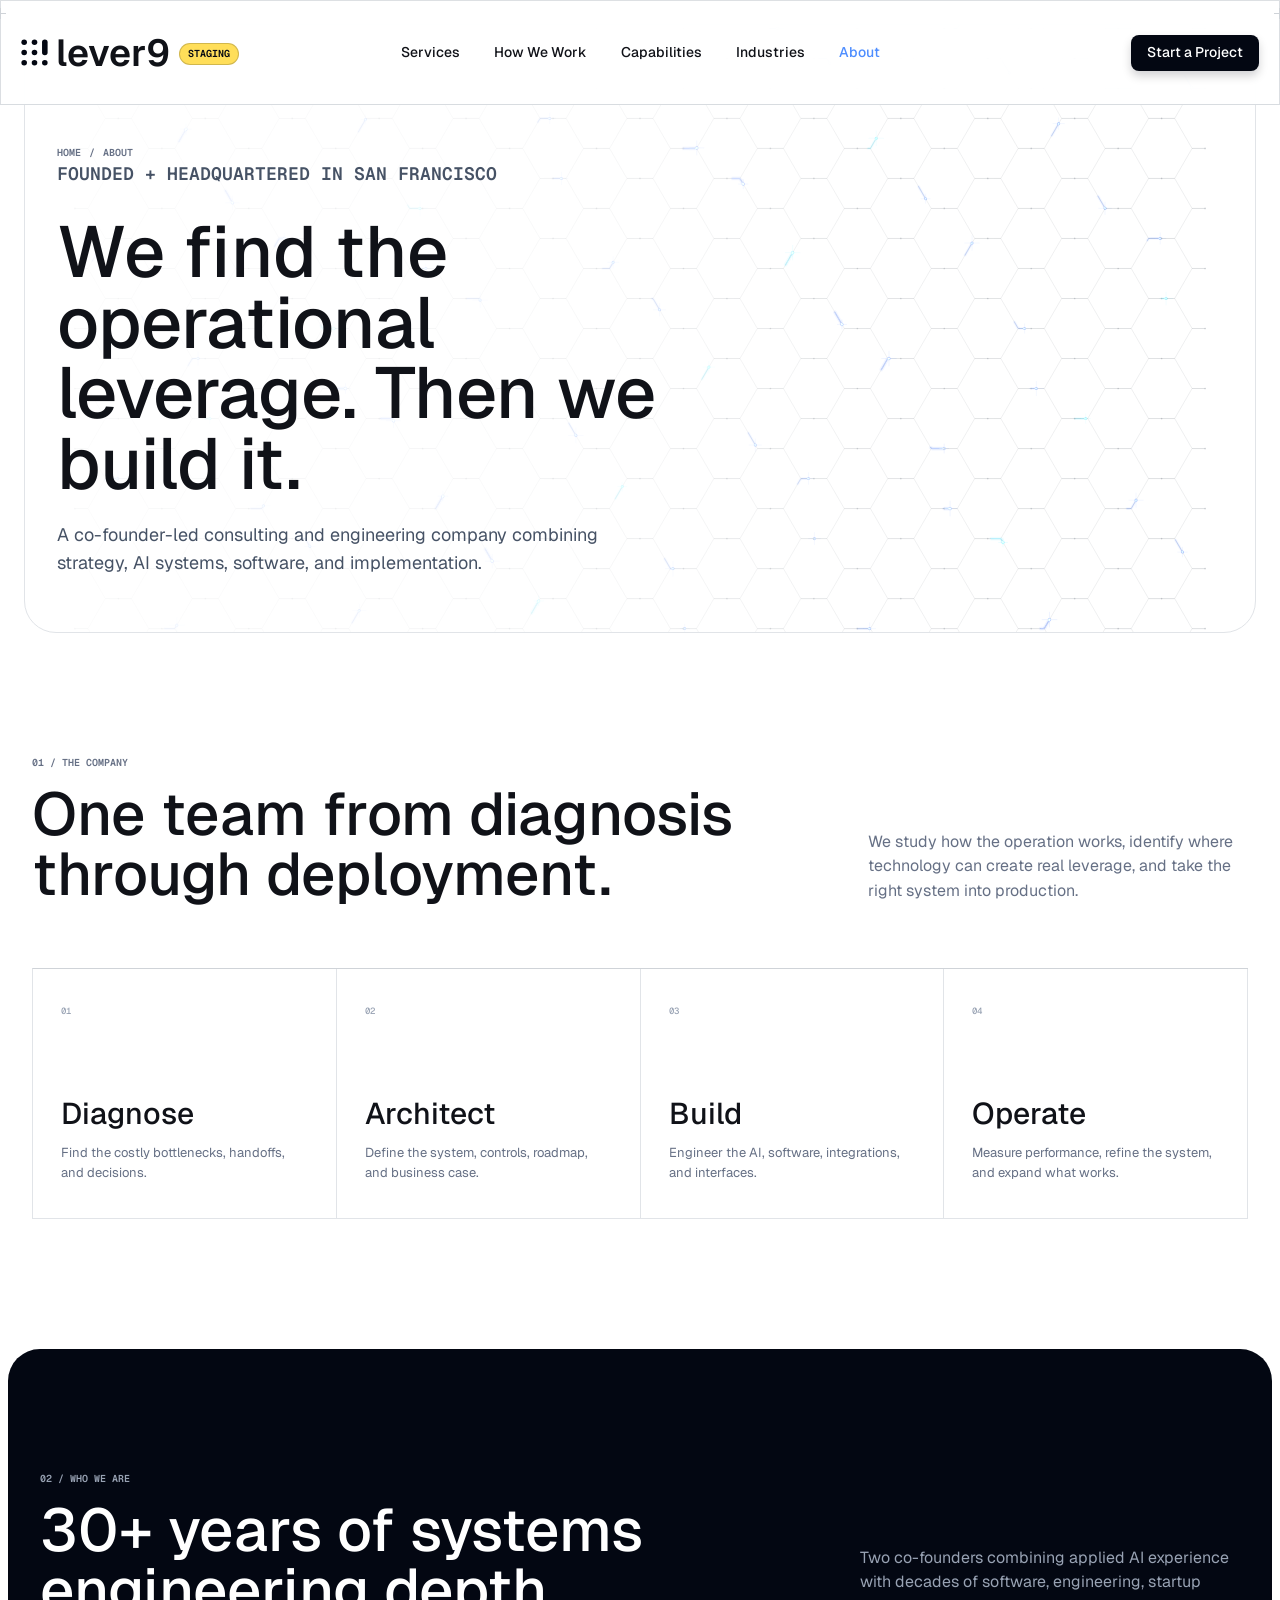
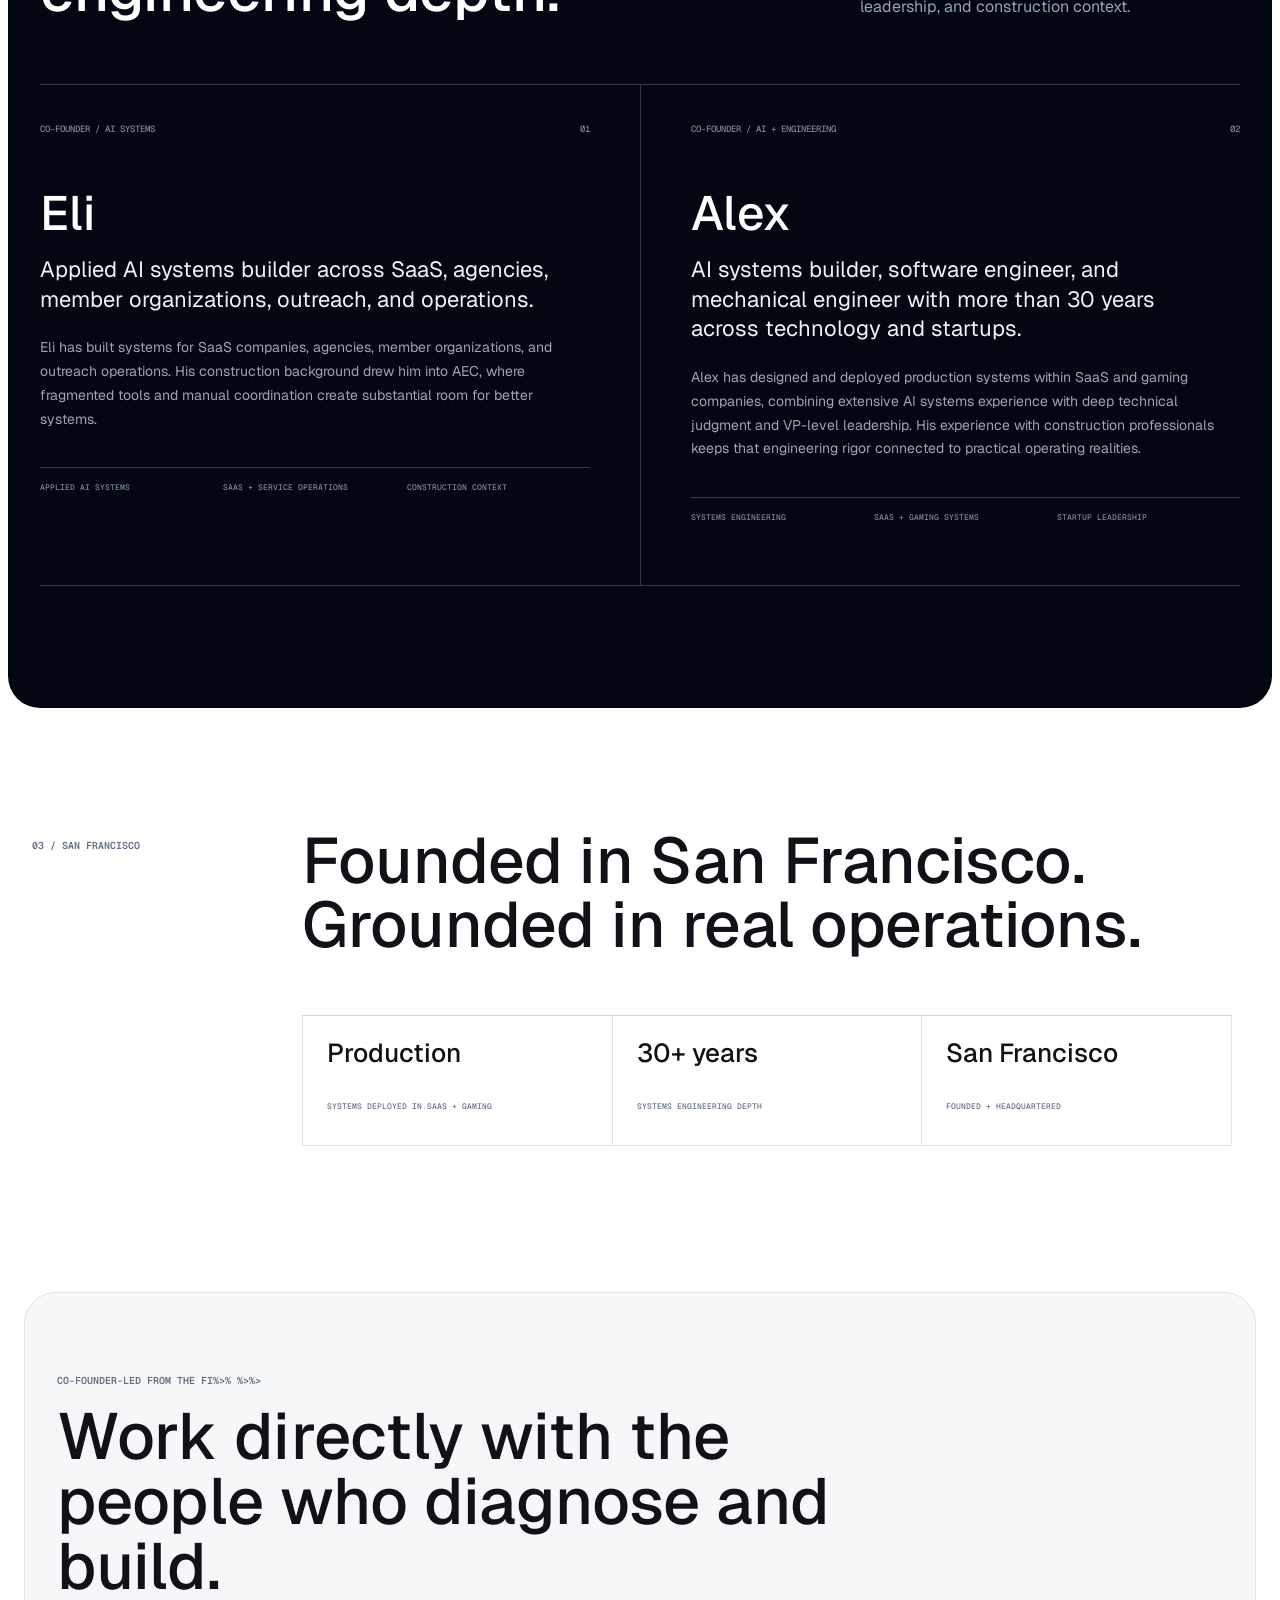
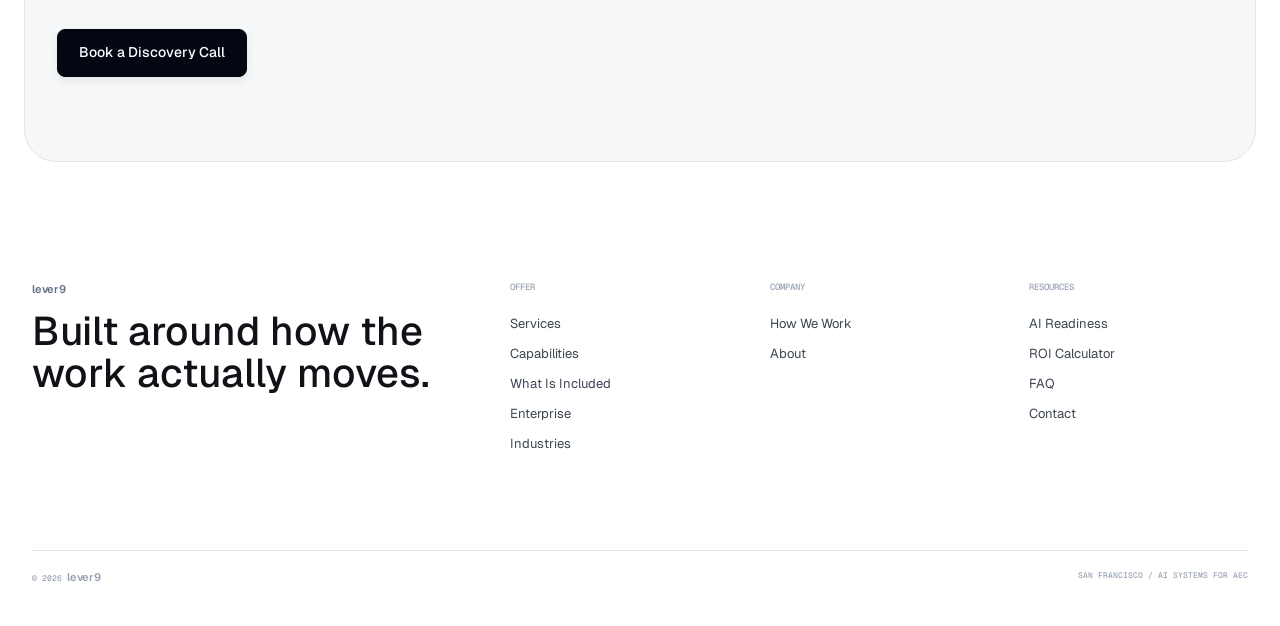
==== about.html @ 07657a5c "Add Lever9 staging site" ====
<!doctype html>
<html lang="en">
  <head>
    <meta charset="UTF-8" />
    <meta name="viewport" content="width=device-width, initial-scale=1.0" />
    <meta name="theme-color" content="#ffffff" />
    <meta name="robots" content="noindex, nofollow" />
    <meta
      name="description"
      content="Founded and headquartered in San Francisco, lever9 combines operational strategy, AI engineering, software, integrations, and implementation."
    />
    <title>About | lever9</title>
    <link rel="icon" href="public/favicon.svg" type="image/svg+xml" />
    <link rel="alternate icon" href="public/favicon-16.png" sizes="16x16" type="image/png" />
    <link rel="alternate icon" href="public/favicon-32.png" sizes="32x32" type="image/png" />
    <link rel="apple-touch-icon" href="public/favicon-180.png" />
    <link rel="stylesheet" href="site.css?v=lever9-nav-20260812-3" />
    <script src="site.js?v=lever9-nav-20260812-3" defer></script>
  </head>
  <body class="about-page">
    <div data-site-header data-current="about"></div>
    <main>
      <section class="page-hero page-hero-hex" data-hex-hero aria-labelledby="page-title">
        <canvas class="workflow-branch-visual" data-workflow-branch aria-hidden="true"></canvas>
        <div class="page-hero-copy">
          <div class="breadcrumbs"><a href="index.html">Home</a><span>/</span><span>About</span></div>
          <div>
            <p class="scramble-label" data-label="Founded + headquartered in San Francisco">Founded + headquartered in San Francisco</p>
            <h1 id="page-title">We find the operational leverage. Then we build it.</h1>
            <p>A co-founder-led consulting and engineering company combining strategy, AI systems, software, and implementation.</p>
          </div>
        </div>
        <div class="page-hero-art" aria-hidden="true"></div>
      </section>

      <section class="section section-paper about-model" aria-labelledby="company-model">
        <div class="section-inner">
          <div class="section-head reveal">
            <div>
              <p class="section-index">01 / The company</p>
              <h2 id="company-model">One team from diagnosis through deployment.</h2>
            </div>
            <p>We study how the operation works, identify where technology can create real leverage, and take the right system into production.</p>
          </div>
          <div class="about-model-grid reveal-line">
            <article>
              <span>01</span>
              <h3>Diagnose</h3>
              <p>Find the costly bottlenecks, handoffs, and decisions.</p>
            </article>
            <article>
              <span>02</span>
              <h3>Architect</h3>
              <p>Define the system, controls, roadmap, and business case.</p>
            </article>
            <article>
              <span>03</span>
              <h3>Build</h3>
              <p>Engineer the AI, software, integrations, and interfaces.</p>
            </article>
            <article>
              <span>04</span>
              <h3>Operate</h3>
              <p>Measure performance, refine the system, and expand what works.</p>
            </article>
          </div>
        </div>
      </section>

      <section class="section section-black about-team" aria-labelledby="team-title">
        <div class="section-inner">
          <div class="section-head reveal">
            <div>
              <p class="section-index">02 / Who we are</p>
              <h2 id="team-title">30+ years of systems engineering depth.</h2>
            </div>
            <p>Two co-founders combining applied AI experience with decades of software, engineering, startup leadership, and construction context.</p>
          </div>

          <div class="founder-grid reveal-line">
            <article class="founder-profile">
              <header><span>Co-founder / AI systems</span><i>01</i></header>
              <h3>Eli</h3>
              <p class="founder-lede">Applied AI systems builder across SaaS, agencies, member organizations, outreach, and operations.</p>
              <p class="founder-copy">Eli has built systems for SaaS companies, agencies, member organizations, and outreach operations. His construction background drew him into AEC, where fragmented tools and manual coordination create substantial room for better systems.</p>
              <ul class="founder-evidence" aria-label="Eli's experience">
                <li>Applied AI systems</li>
                <li>SaaS + service operations</li>
                <li>Construction context</li>
              </ul>
            </article>

            <article class="founder-profile">
              <header><span>Co-founder / AI + engineering</span><i>02</i></header>
              <h3>Alex</h3>
              <p class="founder-lede">AI systems builder, software engineer, and mechanical engineer with more than 30 years across technology and startups.</p>
              <p class="founder-copy">Alex has designed and deployed production systems within SaaS and gaming companies, combining extensive AI systems experience with deep technical judgment and VP-level leadership. His experience with construction professionals keeps that engineering rigor connected to practical operating realities.</p>
              <ul class="founder-evidence" aria-label="Alex's experience">
                <li>Systems engineering</li>
                <li>SaaS + gaming systems</li>
                <li>Startup leadership</li>
              </ul>
            </article>
          </div>
        </div>
      </section>

      <section class="section section-white about-sf" aria-labelledby="sf-title">
        <div class="section-inner about-sf-grid">
          <p class="section-index reveal">03 / San Francisco</p>
          <div class="reveal">
            <h2 id="sf-title">Founded in San Francisco. Grounded in real operations.</h2>
            <dl class="about-facts">
              <div><dt>Production</dt><dd>Systems deployed in SaaS + gaming</dd></div>
              <div><dt>30+ years</dt><dd>Systems engineering depth</dd></div>
              <div><dt>San Francisco</dt><dd>Founded + headquartered</dd></div>
            </dl>
          </div>
        </div>
      </section>

      <section class="cta cta-hex" aria-labelledby="cta-title">
        <canvas class="workflow-branch-visual" data-workflow-branch aria-hidden="true"></canvas>
        <div class="cta-inner reveal">
          <p class="scramble-label" data-label="Co-founder-led from the first call">Co-founder-led from the first call</p>
          <div>
            <h2 id="cta-title">Work directly with the people who diagnose and build.</h2>
            <a class="button button-dark" href="contact.html#schedule">Book a Discovery Call</a>
          </div>
        </div>
      </section>
    </main>
    <div data-site-footer></div>
  </body>
</html>
---- site.css ----
@font-face {
  font-family: "Geist";
  src: url("public/fonts/geist-400.woff2") format("woff2");
  font-weight: 400;
  font-style: normal;
  font-display: swap;
}

@font-face {
  font-family: "Geist";
  src: url("public/fonts/geist-500.woff2") format("woff2");
  font-weight: 500;
  font-style: normal;
  font-display: swap;
}

@font-face {
  font-family: "Geist";
  src: url("public/fonts/geist-600.woff2") format("woff2");
  font-weight: 600;
  font-style: normal;
  font-display: swap;
}

@font-face {
  font-family: "Geist Mono";
  src: url("public/fonts/geist-mono-500.woff2") format("woff2");
  font-weight: 500;
  font-style: normal;
  font-display: swap;
}

@font-face {
  font-family: "Geist Mono";
  src: url("public/fonts/geist-mono-600.woff2") format("woff2");
  font-weight: 600;
  font-style: normal;
  font-display: swap;
}

:root {
  --ink: #030712;
  --text: #101218;
  --muted: #667085;
  --faint: #98a2b3;
  --line: #e1e4e8;
  --line-strong: #cfd3d8;
  --soft: #f6f7f8;
  --panel: #ededee;
  --white: #ffffff;
  --blue: #4d8dff;
  --green: #20b86a;
  --amber: #f3b63f;
  --red: #ff5f57;
  --sans: "Geist", Arial, sans-serif;
  --mono: "Geist Mono", "SFMono-Regular", Consolas, monospace;
  --max: 1280px;
  --gutter: 32px;
  --nav-h: 105px;
  --radius-lg: 32px;
  --radius-md: 24px;
  --radius-sm: 8px;
  --shadow: 0 20px 55px rgba(16, 24, 40, 0.1);
}

* {
  box-sizing: border-box;
  letter-spacing: 0;
}

html {
  color: var(--text);
  background: var(--white);
  scroll-behavior: smooth;
}

body {
  margin: 0;
  overflow-x: clip;
  color: var(--text);
  background: var(--white);
  font-family: var(--sans);
  font-size: 16px;
  line-height: 1.55;
  -webkit-font-smoothing: antialiased;
}

body.menu-open {
  overflow: hidden;
}

img,
svg {
  display: block;
  max-width: 100%;
}

button,
input,
select,
textarea {
  color: inherit;
  font: inherit;
}

button,
a {
  -webkit-tap-highlight-color: transparent;
}

a {
  color: inherit;
  text-decoration: none;
}

h1,
h2,
h3,
h4,
p {
  margin-top: 0;
}

h1,
h2,
h3,
h4 {
  font-weight: 500;
}

::selection {
  color: var(--white);
  background: var(--ink);
}

.site-header {
  position: fixed;
  z-index: 100;
  top: 0;
  right: 0;
  left: 0;
  height: var(--nav-h);
  border-top: 1px solid rgba(207, 211, 216, 0.7);
  border-bottom: 1px solid rgba(207, 211, 216, 0.8);
  background: rgba(255, 255, 255, 0.97);
}

.home-page .site-header:not(.is-scrolled) {
  border-color: transparent;
  background: transparent;
  backdrop-filter: none;
}

.home-page .site-header:not(.is-scrolled) .nav-inner {
  border-color: transparent;
}

.nav-inner {
  position: relative;
  display: grid;
  grid-template-columns: minmax(250px, 1fr) auto minmax(250px, 1fr);
  align-items: center;
  max-width: var(--max);
  height: 100%;
  margin: 0 auto;
  padding: 0 20px;
  border-right: 1px solid rgba(207, 211, 216, 0.75);
  border-left: 1px solid rgba(207, 211, 216, 0.75);
  transition: transform 220ms cubic-bezier(.22, .61, .36, 1);
}

.nav-inner::before,
.nav-inner::after {
  position: absolute;
  top: 7px;
  width: 11px;
  height: 11px;
  content: "";
  background: linear-gradient(var(--line-strong), var(--line-strong)) center / 1px 11px no-repeat,
    linear-gradient(90deg, var(--line-strong), var(--line-strong)) center / 11px 1px no-repeat;
}

.nav-inner::before { left: -6px; }
.nav-inner::after { right: -6px; }

.brand {
  position: relative;
  z-index: 1;
  display: inline-flex;
  gap: 8.25px;
  align-items: center;
  width: max-content;
  font-size: 37.5px;
  font-weight: 600;
  letter-spacing: -.03em;
  line-height: 1;
}

.staging-chip {
  display: inline-flex;
  align-items: center;
  min-height: 22px;
  padding: 0 8px;
  border: 1px solid rgba(3, 7, 18, 0.18);
  border-radius: 999px;
  color: var(--ink);
  background: #ffde59;
  font-family: var(--mono);
  font-size: 10px;
  font-style: normal;
  font-weight: 600;
  letter-spacing: 0;
  line-height: 1;
  text-transform: uppercase;
  transform: translateY(1px);
}

.home-page .site-header:not(.is-scrolled) .brand::before {
  position: absolute;
  z-index: -1;
  inset: -5px -9px;
  content: "";
  background: var(--white);
}

.brand-mark {
  display: block;
  width: 27px;
  height: 27px;
  color: var(--ink);
}

.site-nav {
  display: flex;
  gap: 34px;
  align-items: center;
}

.site-nav a,
.header-link {
  font-size: 14px;
  font-weight: 500;
}

.site-nav a {
  transition: color 180ms ease;
}

.site-nav a:hover,
.site-nav a[aria-current="page"] {
  color: var(--blue);
}

.header-actions {
  display: flex;
  justify-content: flex-end;
}

.header-link {
  display: inline-flex;
  min-height: 36px;
  padding: 0 16px;
  align-items: center;
  border-radius: var(--radius-sm);
  color: var(--white);
  background: var(--ink);
  box-shadow: 0 5px 10px rgba(3, 7, 18, 0.18);
  transition: transform 180ms ease, box-shadow 180ms ease;
}

.header-link:hover {
  transform: translateY(-1px);
  box-shadow: 0 8px 18px rgba(3, 7, 18, 0.2);
}

.menu-toggle {
  display: none;
  width: 42px;
  height: 42px;
  padding: 0;
  border: 0;
  background: transparent;
  cursor: pointer;
}

.menu-toggle span {
  display: block;
  width: 19px;
  height: 1px;
  margin: 5px auto;
  background: var(--ink);
  transition: transform 180ms ease;
}

.menu-open .menu-toggle span:first-child {
  transform: translateY(3px) rotate(45deg);
}

.menu-open .menu-toggle span:last-child {
  transform: translateY(-3px) rotate(-45deg);
}

.mobile-menu {
  position: fixed;
  z-index: 90;
  inset: var(--nav-h) 0 0;
  display: none;
  padding: 25px 24px 100px;
  background: rgba(255, 255, 255, 0.98);
  transform: translateY(-110%);
  transition: transform 280ms cubic-bezier(0.77, 0, 0.18, 1);
}

.mobile-menu a {
  display: flex;
  min-height: 58px;
  align-items: center;
  border-bottom: 1px solid var(--line);
  font-size: 24px;
  font-weight: 500;
}

.mobile-menu small {
  display: block;
  margin-top: 28px;
  color: var(--muted);
  font-family: var(--mono);
  font-size: 10px;
  text-transform: uppercase;
}

.menu-open .mobile-menu {
  transform: translateY(0);
}

.scroll-progress {
  position: absolute;
  right: 0;
  bottom: -1px;
  left: 0;
  height: 2px;
  background: var(--ink);
  transform: scaleX(0);
  transform-origin: left;
}

.mobile-sticky-cta {
  position: fixed;
  z-index: 85;
  right: 16px;
  bottom: 16px;
  left: 16px;
  display: none;
  min-height: 46px;
  align-items: center;
  justify-content: center;
  border-radius: 7px;
  color: var(--white);
  background: var(--ink);
  box-shadow: 0 9px 28px rgba(3, 7, 18, 0.26);
  font-size: 14px;
  font-weight: 500;
}

.button-row {
  display: flex;
  flex-wrap: wrap;
  gap: 10px;
  align-items: center;
}

.button {
  display: inline-flex;
  min-height: 48px;
  padding: 0 21px;
  align-items: center;
  justify-content: center;
  border: 1px solid var(--line);
  border-radius: var(--radius-sm);
  font-size: 14px;
  font-weight: 500;
  background: var(--white);
  box-shadow: 0 4px 8px rgba(16, 24, 40, 0.08);
  cursor: pointer;
  transition: transform 180ms ease, box-shadow 180ms ease, border-color 180ms ease;
}

.button:hover {
  border-color: var(--line-strong);
  transform: translateY(-2px);
  box-shadow: 0 8px 18px rgba(16, 24, 40, 0.12);
}

.button-dark,
.button-blue {
  color: var(--white);
  border-color: var(--ink);
  background: var(--ink);
}

.button-light,
.button-outline {
  color: var(--text);
  border-color: var(--line);
  background: var(--white);
}

.text-link {
  display: inline-flex;
  gap: 8px;
  align-items: center;
  font-size: 14px;
  font-weight: 500;
}

.text-link::after {
  content: "\2192";
  transition: transform 180ms ease;
}

.text-link:hover::after {
  transform: translateX(4px);
}

.eyebrow,
.section-index,
.micro-label,
.scramble-label,
.breadcrumbs,
.rule-label {
  margin: 0;
  color: var(--muted);
  font-family: var(--mono);
  font-size: 10px;
  font-weight: 600;
  line-height: 1.5;
  text-transform: uppercase;
}

.gamut-hero,
.page-hero,
.offer-field {
  position: relative;
  max-width: calc(100% - 48px);
  margin: 24px auto 0;
  overflow: hidden;
  border: 1px solid var(--line);
  border-radius: var(--radius-lg);
  background: var(--white);
}

.gamut-hero {
  min-height: 700px;
}

.binary-layer {
  position: absolute;
  z-index: 0;
  inset: 0;
  overflow: hidden;
  color: #edf1f4;
  font-family: var(--mono);
  font-size: 6px;
  line-height: 2.65;
  opacity: .46;
  word-break: break-all;
  white-space: pre-wrap;
  pointer-events: none;
  user-select: none;
}

.hero-content {
  position: relative;
  z-index: 3;
  display: flex;
  flex-direction: column;
  justify-content: center;
  min-height: 700px;
  max-width: var(--max);
  margin: 0 auto;
  padding: 150px 20px 76px;
}

.hero-copy {
  max-width: 820px;
}

.hero-copy h1 {
  max-width: 820px;
  min-height: 184px;
  margin: 0 0 30px;
  color: var(--ink);
  font-size: 94px;
  font-weight: 500;
  line-height: 0.96;
}

.rotating-line {
  display: block;
  width: max-content;
  max-width: none;
  white-space: nowrap;
  transform-origin: left center;
  transition: opacity 220ms ease, transform 220ms ease;
}

.rotating-line.is-changing {
  opacity: 0;
  transform: translateY(10px);
}

.hero-copy > p {
  max-width: 690px;
  margin-bottom: 34px;
  color: #445066;
  font-size: 19px;
  line-height: 1.55;
}

.ascii-visual {
  position: absolute;
  z-index: 1;
  top: 155px;
  right: 4%;
  bottom: -40px;
  width: 58%;
  overflow: hidden;
  color: #10141c;
  font-family: var(--mono);
  font-size: 9px;
  line-height: 0.9;
  white-space: pre;
  opacity: 0.88;
  pointer-events: none;
  transform: translateY(var(--ascii-shift, 0));
  will-change: transform;
}

.workflow-branch-visual {
  position: absolute;
  z-index: 1;
  top: -14px;
  right: 0;
  bottom: auto;
  width: 100%;
  height: calc(100% + 28px);
  opacity: .5;
  pointer-events: none;
  -webkit-mask-image: linear-gradient(90deg, rgba(0, 0, 0, .16) 0%, rgba(0, 0, 0, .3) 38%, rgba(0, 0, 0, .82) 68%, #000 100%);
  mask-image: linear-gradient(90deg, rgba(0, 0, 0, .16) 0%, rgba(0, 0, 0, .3) 38%, rgba(0, 0, 0, .82) 68%, #000 100%);
}

.hero-coordinate {
  position: absolute;
  z-index: 2;
  right: 30px;
  bottom: 24px;
  color: var(--faint);
  font-family: var(--mono);
  font-size: 9px;
}

.integration-strip {
  position: relative;
  padding: 42px 0 34px;
  overflow: hidden;
}

.integration-strip::before,
.integration-strip::after {
  position: absolute;
  z-index: 2;
  top: 78px;
  bottom: 18px;
  width: clamp(38px, 7vw, 110px);
  content: "";
  pointer-events: none;
}

.integration-strip::before {
  left: 0;
  background: linear-gradient(90deg, var(--white) 12%, rgba(255, 255, 255, 0));
}

.integration-strip::after {
  right: 0;
  background: linear-gradient(270deg, var(--white) 12%, rgba(255, 255, 255, 0));
}

.integration-label {
  margin-bottom: 25px;
  color: var(--muted);
  font-family: var(--mono);
  font-size: 10px;
  font-weight: 600;
  text-align: center;
  text-transform: uppercase;
}

.integration-track {
  display: flex;
  width: max-content;
  align-items: center;
  animation: marquee 52s linear infinite;
  will-change: transform;
}

.integration-set {
  display: flex;
  flex: none;
  gap: clamp(48px, 5.3vw, 78px);
  align-items: center;
  padding-right: clamp(48px, 5.3vw, 78px);
}

.integration-item {
  position: relative;
  display: inline-flex;
  gap: 12px;
  align-items: center;
  color: #252a34;
  font-size: 17px;
  font-weight: 600;
  white-space: nowrap;
  transition: color 180ms ease, transform 180ms ease;
}

.integration-logo {
  display: grid;
  width: 38px;
  height: 38px;
  place-items: center;
  border: 1px solid rgba(17, 24, 39, .1);
  border-radius: 8px;
  background: rgba(255, 255, 255, .9);
  box-shadow: 0 5px 16px rgba(17, 24, 39, .05);
  font-style: normal;
  transition: border-color 180ms ease, box-shadow 180ms ease, transform 180ms ease;
}

.integration-logo img {
  display: block;
  width: 25px;
  height: 25px;
  object-fit: contain;
}

.integration-item:hover {
  color: var(--text);
  transform: translateY(-2px);
}

.integration-item:hover .integration-logo {
  border-color: rgba(62, 139, 255, .34);
  box-shadow: 0 8px 22px rgba(39, 116, 255, .12);
  transform: scale(1.04);
}

.integration-strip:hover .integration-track {
  animation-play-state: paused;
}

@keyframes marquee {
  to { transform: translateX(-50%); }
}

.content-section,
.section {
  position: relative;
  max-width: var(--max);
  margin: 0 auto;
  padding: 122px var(--gutter);
}

.section-inner {
  max-width: var(--max);
  margin: 0 auto;
}

.section-paper,
.section-white {
  color: var(--text);
  background: var(--white);
}

.section-blue {
  color: var(--text);
  background: var(--panel);
}

.section-black {
  max-width: calc(100% - 16px);
  margin: 8px auto;
  padding-right: max(var(--gutter), calc((100vw - var(--max)) / 2 + var(--gutter)));
  padding-left: max(var(--gutter), calc((100vw - var(--max)) / 2 + var(--gutter)));
  border-radius: var(--radius-lg);
  color: var(--white);
  background: var(--ink);
}

.section-head {
  display: grid;
  grid-template-columns: minmax(0, 1fr) minmax(260px, 380px);
  gap: 70px;
  align-items: end;
  margin-bottom: 64px;
}

.section-head h2,
.section-title,
.editorial-title {
  max-width: 880px;
  margin: 14px 0 0;
  color: inherit;
  font-size: 60px;
  font-weight: 500;
  line-height: 1;
}

.section-head > p {
  margin: 0;
  color: var(--muted);
}

.section-black .section-head > p,
.section-black .section-index,
.dark-band .scramble-label,
.dark-band .feature-copy {
  color: #98a2b3;
}

.difference-title {
  max-width: 940px;
  margin: 14px 0 55px;
  font-size: 60px;
  font-weight: 500;
  line-height: 1;
}

.market-signal {
  position: relative;
  max-width: calc(100% - 16px);
  min-height: 760px;
  margin: 8px auto;
  padding: 118px max(var(--gutter), calc((100vw - var(--max)) / 2 + var(--gutter))) 0;
  overflow: hidden;
  border-radius: var(--radius-lg);
  color: var(--white);
  background: var(--ink);
}

.market-signal > .workflow-branch-visual {
  inset: -14px 0 auto;
  width: 100%;
  height: calc(100% + 28px);
  opacity: .28;
  filter: brightness(2.1);
  -webkit-mask-image: linear-gradient(90deg, rgba(0, 0, 0, .18), #000 48%, rgba(0, 0, 0, .54));
  mask-image: linear-gradient(90deg, rgba(0, 0, 0, .18), #000 48%, rgba(0, 0, 0, .54));
}

.market-signal-inner,
.market-signal-thesis {
  position: relative;
  z-index: 2;
}

.market-signal-inner {
  display: grid;
  grid-template-columns: minmax(0, 1.05fr) minmax(430px, .95fr);
  gap: 105px;
  align-items: start;
}

.market-signal .scramble-label {
  color: #8490a2;
}

.market-signal-copy h2 {
  max-width: 650px;
  margin: 18px 0 32px;
  color: var(--white);
  font-size: 61px;
  line-height: 1;
}

.market-signal-copy > p:last-child {
  max-width: 520px;
  margin: 0;
  color: #9da7b6;
  font-size: 17px;
}

.market-trajectory {
  --trajectory-x: 8px;
  --trajectory-color: #5fe5ff;
  position: relative;
  border-top: 1px solid #303744;
}

.market-trajectory-line {
  position: absolute;
  z-index: 1;
  top: 34px;
  bottom: 34px;
  left: var(--trajectory-x);
  width: 1px;
  transform: translateX(-50%);
  overflow: hidden;
  background: rgba(95, 229, 255, .16);
}

.market-trajectory-line i {
  display: block;
  width: 100%;
  height: 100%;
  background: rgba(95, 229, 255, .7);
  box-shadow: 0 0 11px rgba(95, 229, 255, .3);
  transform: scaleY(0);
  transform-origin: top;
}

.market-signal.is-visible .market-trajectory-line i {
  transform: scaleY(1);
  transition: transform 1150ms cubic-bezier(.22, .61, .36, 1) 180ms;
}

.market-trajectory article {
  position: relative;
  display: grid;
  min-height: 154px;
  padding: 27px 0 27px 40px;
  grid-template-columns: 92px minmax(0, 1fr);
  gap: 7px 20px;
  border-bottom: 1px solid #303744;
  opacity: .24;
  transform: translateX(18px);
}

.market-trajectory article::before {
  position: absolute;
  z-index: 2;
  top: 31px;
  left: var(--trajectory-x);
  width: 10px;
  height: 10px;
  transform: translateX(-50%);
  border: 2px solid var(--ink);
  border-radius: 50%;
  content: "";
  background: #4b5565;
}

.market-signal.is-visible .market-trajectory article {
  opacity: 1;
  transform: translateX(0);
  transition: opacity 560ms ease 300ms, transform 560ms cubic-bezier(.22, .61, .36, 1) 300ms;
}

.market-signal.is-visible .market-trajectory article:nth-of-type(2) { transition-delay: 510ms; }
.market-signal.is-visible .market-trajectory article:nth-of-type(3) { transition-delay: 720ms; }

.market-signal.is-visible .market-trajectory article::before {
  background: var(--trajectory-color);
  box-shadow: 0 0 0 4px rgba(95, 229, 255, .09), 0 0 11px rgba(95, 229, 255, .34);
  transition: background 300ms ease 620ms, box-shadow 300ms ease 620ms;
}

.market-trajectory article > span {
  grid-column: 1 / -1;
  color: #7f8998;
  font-family: var(--mono);
  font-size: 8px;
  text-transform: uppercase;
}

.market-trajectory article > strong {
  grid-row: 2 / span 2;
  color: var(--white);
  font-size: 43px;
  font-weight: 500;
  line-height: 1;
}

.market-trajectory article > strong b {
  font-weight: inherit;
}

.market-trajectory article > p {
  margin: 2px 0 0;
  color: #c1c8d2;
  font-size: 13px;
  line-height: 1.45;
}

.market-trajectory article > a {
  width: max-content;
  color: #697486;
  font-family: var(--mono);
  font-size: 7px;
  text-transform: uppercase;
  transition: color 180ms ease;
}

.market-trajectory article > a:hover {
  color: var(--blue);
}

.system-thesis {
  position: relative;
  min-height: 165vh;
  margin: 8px;
}

.system-thesis-pin {
  position: sticky;
  top: calc(var(--nav-h) + 6px);
  min-height: min(690px, calc(100vh - 84px));
  height: calc(100vh - 84px);
  overflow: hidden;
  border: 1px solid #202a38;
  border-radius: var(--radius-lg);
  color: var(--white);
  background: #050a13;
}

.system-thesis-pin > .workflow-branch-visual {
  inset: -16px;
  width: calc(100% + 32px);
  height: calc(100% + 32px);
  opacity: .43;
  mask-image: linear-gradient(90deg, rgba(0, 0, 0, .84), rgba(0, 0, 0, .2) 54%, rgba(0, 0, 0, .74));
}

.system-thesis-grid {
  position: relative;
  z-index: 2;
  display: grid;
  min-height: 615px;
  padding: 84px 7.5% 70px;
  grid-template-columns: minmax(0, 1.45fr) minmax(300px, .55fr);
  align-items: end;
  gap: clamp(50px, 8vw, 140px);
}

.system-thesis-statement { align-self: start; }

.system-thesis-statement h2 {
  max-width: 980px;
  margin: 24px 0 0;
  font-size: clamp(58px, 6.5vw, 108px);
  font-weight: 400;
  line-height: .96;
}

.system-thesis-resolve { color: inherit; }

.system-thesis-resolve i {
  color: #82909f;
  font-style: normal;
  transition: color 420ms cubic-bezier(.22, .61, .36, 1), text-shadow 420ms ease;
}

.system-thesis-resolve i.is-lit {
  color: var(--white);
  text-shadow: 0 0 18px rgba(95, 229, 255, .08);
}

.system-thesis-detail {
  padding: 28px 0 2px;
  border-top: 1px solid #354152;
}

.system-thesis-detail > p {
  margin: 0 0 30px;
  color: #aab4c1;
  font-size: 16px;
  line-height: 1.55;
}

.system-thesis-detail > strong {
  display: block;
  margin-bottom: 34px;
  font-size: 18px;
  font-weight: 500;
  line-height: 1.45;
}

.button.button-teal {
  justify-content: space-between;
  min-width: 235px;
  color: #041117;
  border-color: #5fe5ff;
  background: #5fe5ff;
}

.button.button-teal:hover {
  color: #041117;
  background: #8bedff;
}

.system-thesis-rail {
  position: absolute;
  z-index: 2;
  right: 7.5%;
  bottom: 35px;
  left: 7.5%;
  display: grid;
  grid-template-columns: repeat(4, 1fr);
}

.system-thesis-rail i {
  height: 1px;
  background: #354152;
  transform: scaleX(0);
  transform-origin: left;
}

.system-thesis:has(.reveal.is-visible) .system-thesis-rail i {
  transform: scaleX(1);
  transition: transform 700ms cubic-bezier(.22, .61, .36, 1);
}

.system-thesis-rail i:nth-child(2) { transition-delay: 120ms !important; }
.system-thesis-rail i:nth-child(3) { transition-delay: 240ms !important; }
.system-thesis-rail i:nth-child(4) { transition-delay: 360ms !important; background: #5fe5ff; }

.market-signal-thesis {
  max-width: 960px;
  margin: 82px 0 0;
  padding: 31px 0 35px;
  border-top: 1px solid #303744;
  color: #dce1e8;
  font-size: 24px;
  line-height: 1.35;
}

.product-scroll-stage {
  position: relative;
  min-height: calc(100vh + 820px);
}

.product-window {
  position: relative;
  min-height: 680px;
  overflow: hidden;
  border: 1px solid var(--line-strong);
  border-radius: 20px;
  background: var(--white);
  box-shadow: var(--shadow);
}

.product-scroll-stage .product-window {
  position: sticky;
  top: calc(var(--nav-h) + 18px);
}

.window-bar {
  display: flex;
  height: 48px;
  padding: 0 18px;
  align-items: center;
  border-bottom: 1px solid var(--line);
  background: var(--soft);
}

.window-dots {
  display: flex;
  gap: 8px;
}

.window-dots i {
  display: block;
  width: 12px;
  height: 12px;
  border-radius: 50%;
  background: var(--red);
}

.window-dots i:nth-child(2) { background: var(--amber); }
.window-dots i:nth-child(3) { background: #27c840; }

.window-title {
  margin-left: auto;
  color: var(--muted);
  font-family: var(--mono);
  font-size: 9px;
  text-transform: uppercase;
}

.window-body {
  display: grid;
  grid-template-columns: 242px minmax(0, 1fr);
  min-height: 632px;
}

.demo-sidebar {
  padding: 18px 14px;
  border-right: 1px solid var(--line);
  background: #f5f6f7;
}

.demo-outcome-card {
  padding: 12px;
  border: 1px solid var(--line);
  border-radius: 10px;
  background: rgba(255, 255, 255, .86);
}

.demo-outcome-head {
  display: flex;
  margin-bottom: 10px;
  align-items: center;
  justify-content: space-between;
  color: var(--muted);
  font-family: var(--mono);
  font-size: 8px;
  font-weight: 600;
  text-transform: uppercase;
}

.demo-outcome-head i {
  padding: 3px 5px;
  border: 1px solid var(--line);
  border-radius: 4px;
  color: var(--faint);
  font-style: normal;
}

.demo-outcome-tabs {
  display: grid;
  grid-template-columns: 1fr 1fr;
  gap: 3px;
  padding: 3px;
  border: 1px solid var(--line);
  border-radius: 7px;
  background: #f2f4f6;
}

.demo-outcome-tabs button {
  min-height: 27px;
  padding: 0 8px;
  border: 0;
  border-radius: 5px;
  color: var(--muted);
  background: transparent;
  font: 500 10px/1 var(--sans);
  cursor: pointer;
}

.demo-outcome-tabs button.is-active {
  color: var(--text);
  background: var(--white);
  box-shadow: 0 1px 4px rgba(17, 24, 39, .1);
}

.demo-outcome-panel {
  min-height: 61px;
  padding-top: 10px;
}

.demo-outcome-panel strong,
.demo-outcome-panel span {
  display: block;
}

.demo-outcome-panel strong {
  margin-bottom: 2px;
  font-size: 24px;
  font-weight: 500;
  letter-spacing: 0;
}

.demo-outcome-panel span {
  color: var(--muted);
  font-size: 10px;
}

.demo-sidebar-label {
  margin: 17px 10px 7px;
  color: var(--faint);
  font-size: 11px;
}

.demo-system-list {
  display: grid;
  gap: 1px;
}

.demo-nav-item {
  display: flex;
  gap: 10px;
  min-height: 34px;
  padding: 0 10px;
  align-items: center;
  border-radius: 7px;
  color: var(--muted);
  font-size: 11px;
}

.demo-nav-item.is-active {
  color: var(--text);
  background: #e6e8eb;
}

.demo-nav-item i {
  width: 7px;
  height: 7px;
  border: 1px solid currentColor;
  border-radius: 2px;
}

.demo-main {
  display: grid;
  grid-template-rows: auto 1fr;
  min-width: 0;
  padding: 28px;
}

.demo-prompt {
  max-width: 760px;
  margin: 0 auto 24px;
  padding: 18px 20px;
  border: 1px solid var(--line);
  border-radius: 14px;
  color: #3e4a5d;
  background: var(--soft);
  font-size: 14px;
}

.demo-grid {
  display: grid;
  grid-template-columns: minmax(0, 1.4fr) minmax(250px, 0.6fr);
  gap: 16px;
  min-height: 465px;
}

.demo-log,
.demo-summary {
  border: 1px solid var(--line);
  border-radius: 14px;
  background: var(--white);
}

.demo-panel-head {
  display: flex;
  min-height: 44px;
  padding: 0 15px;
  align-items: center;
  justify-content: space-between;
  border-bottom: 1px solid var(--line);
  font-size: 12px;
  font-weight: 500;
}

.status-live {
  display: inline-flex;
  gap: 7px;
  align-items: center;
  color: var(--muted);
  font-family: var(--mono);
  font-size: 8px;
  text-transform: uppercase;
}

.status-live::before {
  width: 6px;
  height: 6px;
  border-radius: 50%;
  content: "";
  background: var(--green);
  box-shadow: 0 0 0 4px rgba(32, 184, 106, 0.12);
}

.status-live[data-state="idle"]::before {
  background: #aab2bf;
  box-shadow: 0 0 0 4px rgba(102, 112, 133, .1);
}

.status-live[data-state="working"]::before {
  background: var(--blue);
  box-shadow: 0 0 0 4px rgba(70, 124, 255, .12);
  animation: status-pulse 1.4s ease-in-out infinite;
}

.status-live[data-state="complete"]::before {
  background: var(--green);
  box-shadow: 0 0 0 4px rgba(32, 184, 106, .12);
}

@keyframes status-pulse {
  50% { box-shadow: 0 0 0 7px rgba(70, 124, 255, 0); }
}

.demo-steps {
  padding: 10px 15px;
}

.demo-step {
  display: grid;
  grid-template-columns: 28px 1fr auto;
  gap: 10px;
  min-height: 68px;
  padding: 12px 0;
  align-items: center;
  border-bottom: 1px solid var(--line);
  opacity: 0.36;
  transform: translateY(8px);
  transition: opacity 420ms ease, transform 420ms ease;
}

.demo-step.is-complete {
  opacity: 1;
  transform: translateY(0);
}

.demo-step.is-active {
  opacity: 1;
  transform: translateY(0);
  background: linear-gradient(90deg, rgba(70, 124, 255, .08), rgba(70, 124, 255, 0) 82%);
}

.demo-step.is-active .demo-step-icon {
  border-color: rgba(70, 124, 255, .42);
  color: var(--blue);
  background: rgba(70, 124, 255, .06);
}

.demo-step.is-active .step-check {
  color: var(--blue);
}

.demo-step-icon {
  display: grid;
  width: 27px;
  height: 27px;
  place-items: center;
  border: 1px solid var(--line);
  border-radius: 7px;
  color: var(--muted);
  font-family: var(--mono);
  font-size: 8px;
}

.demo-step strong,
.demo-step small {
  display: block;
}

.demo-step strong {
  margin-bottom: 3px;
  font-size: 13px;
  font-weight: 500;
}

.demo-step small {
  color: var(--muted);
  font-size: 10px;
}

.step-check {
  color: var(--faint);
  font-family: var(--mono);
  font-size: 10px;
}

.demo-step.is-complete .step-check {
  color: var(--green);
}

.summary-body {
  padding: 18px;
}

.summary-metric {
  margin-bottom: 20px;
  padding-bottom: 17px;
  border-bottom: 1px solid var(--line);
  opacity: .2;
  transform: translateY(6px);
  transition: opacity 320ms ease, transform 320ms ease;
}

.summary-metric.is-visible {
  opacity: 1;
  transform: translateY(0);
}

.summary-metric span,
.summary-metric strong {
  display: block;
}

.summary-metric span {
  color: var(--muted);
  font-size: 10px;
}

.summary-metric strong {
  margin-top: 5px;
  font-size: 27px;
  font-weight: 500;
}

.summary-result {
  padding: 12px;
  border: 1px solid rgba(70, 124, 255, .24);
  border-radius: 9px;
  background: rgba(70, 124, 255, .05);
  opacity: .16;
  transform: translateY(6px);
  transition: opacity 320ms ease, transform 320ms ease;
}

.summary-result.is-visible {
  opacity: 1;
  transform: translateY(0);
}

.summary-result strong,
.summary-result span,
.summary-result small {
  display: block;
}

.summary-result span { margin-bottom: 4px; color: var(--muted); font-size: 9px; }
.summary-result strong { margin-bottom: 5px; font-size: 13px; font-weight: 500; }
.summary-result small { color: #526783; font-size: 9px; }

.feature-grid {
  display: grid;
  grid-template-columns: repeat(6, 1fr);
  gap: 14px;
}

.feature-card {
  position: relative;
  min-height: 430px;
  padding: 34px;
  contain: layout paint;
  overflow: hidden;
  border: 1px solid var(--line);
  border-radius: var(--radius-md);
  background: var(--soft);
}

.feature-card.feature-wide { grid-column: span 3; min-height: 520px; }
.feature-card.feature-third { grid-column: span 2; }
.feature-card.feature-half { grid-column: span 3; min-height: 350px; }

.dot-field {
  background-color: #fafafa;
  background-image: radial-gradient(#cfd5dd 0.8px, transparent 0.8px);
  background-size: 11px 11px;
}

.feature-card h3 {
  position: relative;
  z-index: 3;
  max-width: 480px;
  margin: 12px 0 12px;
  font-size: 30px;
  font-weight: 500;
  line-height: 1.08;
}

.feature-card p {
  position: relative;
  z-index: 3;
  max-width: 430px;
  margin: 0;
  color: var(--muted);
  font-size: 14px;
}

.feature-visual {
  position: absolute;
  right: 26px;
  bottom: 0;
  left: 26px;
  height: 55%;
}

.mini-browser,
.mini-dashboard,
.mini-log,
.mini-review {
  overflow: hidden;
  border: 1px solid var(--line-strong);
  border-radius: 14px 14px 0 0;
  background: var(--white);
  box-shadow: 0 18px 40px rgba(16, 24, 40, 0.12);
}

.mini-browser {
  display: grid;
  grid-template-rows: 35px 1fr;
  height: 100%;
}

.mini-browser-bar {
  display: flex;
  gap: 6px;
  padding: 0 12px;
  align-items: center;
  border-bottom: 1px solid var(--line);
}

.mini-browser-bar i {
  width: 7px;
  height: 7px;
  border-radius: 50%;
  background: var(--red);
}

.mini-browser-bar i:nth-child(2) { background: var(--amber); }
.mini-browser-bar i:nth-child(3) { background: #27c840; }

.parcel-map {
  position: relative;
  display: grid;
  grid-template-columns: 1.3fr .7fr;
  padding: 18px;
  background-image: linear-gradient(#e9edf2 1px, transparent 1px), linear-gradient(90deg, #e9edf2 1px, transparent 1px);
  background-size: 25px 25px;
}

.parcel-lines {
  position: relative;
  min-height: 175px;
  border: 2px solid var(--blue);
  clip-path: polygon(5% 12%, 90% 0, 100% 78%, 28% 100%, 0 70%);
}

.parcel-lines::before,
.parcel-lines::after {
  position: absolute;
  content: "";
  border: 1px solid var(--blue);
}

.parcel-lines::before { inset: 24px 35px; }
.parcel-lines::after { inset: 56px 16px 20px 70px; }

.map-facts {
  padding: 10px;
}

.map-facts span {
  display: block;
  margin-bottom: 10px;
  padding-bottom: 8px;
  border-bottom: 1px solid var(--line);
  color: var(--muted);
  font-size: 9px;
}

.mini-dashboard {
  position: relative;
  height: 100%;
  border-radius: 14px 14px 0 0;
  background-image: radial-gradient(#d3d7dc 0.8px, transparent 0.8px);
  background-size: 11px 11px;
}

.widget {
  position: absolute;
  min-width: 130px;
  padding: 12px;
  border: 1px solid var(--line);
  border-radius: 10px;
  background: var(--white);
  box-shadow: 0 8px 20px rgba(16, 24, 40, 0.1);
}

.widget span { color: var(--muted); font-size: 9px; }
.widget strong { display: block; margin-top: 7px; font-size: 22px; font-weight: 500; }
.widget:nth-child(1) { top: 42px; left: 28px; }
.widget:nth-child(2) { top: 30px; right: 27px; }
.widget:nth-child(3) { bottom: 28px; left: 35%; }

.app-cloud {
  display: flex;
  flex-wrap: wrap;
  gap: 9px;
  align-content: flex-end;
  height: 100%;
  padding-bottom: 34px;
}

.app-pill {
  display: inline-flex;
  gap: 8px;
  min-height: 40px;
  padding: 0 12px;
  align-items: center;
  border: 1px solid var(--line);
  border-radius: 10px;
  background: var(--white);
  box-shadow: 0 6px 16px rgba(16, 24, 40, 0.07);
  font-size: 11px;
}

.app-pill i {
  display: grid;
  width: 20px;
  height: 20px;
  place-items: center;
  border-radius: 6px;
  color: var(--white);
  background: var(--blue);
  font-family: var(--mono);
  font-size: 8px;
  font-style: normal;
}

.mini-log {
  height: 100%;
  padding: 20px;
  border-radius: 14px 14px 0 0;
}

.log-row {
  display: grid;
  grid-template-columns: 42px 1fr auto;
  gap: 10px;
  padding: 13px 0;
  border-bottom: 1px solid var(--line);
  color: var(--muted);
  font-family: var(--mono);
  font-size: 9px;
}

.log-row b { color: var(--text); font-weight: 500; }
.log-row em { color: var(--green); font-style: normal; }

.mini-review {
  height: 100%;
  padding: 22px;
  border-radius: 14px 14px 0 0;
}

.review-document {
  height: 100%;
  padding: 16px;
  border: 1px solid var(--line);
  border-radius: 10px;
}

.review-document span {
  display: block;
  height: 6px;
  margin-bottom: 9px;
  border-radius: 3px;
  background: #e5e7eb;
}

.review-document span:nth-child(2) { width: 76%; }
.review-document span:nth-child(3) { width: 90%; }

.review-actions {
  display: flex;
  gap: 8px;
  margin-top: 22px;
}

.review-actions i {
  display: grid;
  min-width: 76px;
  min-height: 34px;
  place-items: center;
  border-radius: 7px;
  color: var(--white);
  background: var(--blue);
  font-size: 9px;
  font-style: normal;
}

.review-actions i:last-child {
  color: var(--muted);
  background: var(--soft);
}

/* Gamut-style illustrated capability field */
.feature-card.feature-showcase {
  display: grid;
  min-height: 720px;
  padding: 0;
  grid-template-rows: minmax(420px, 1fr) auto;
}

.feature-card.feature-showcase.feature-compact {
  min-height: 650px;
  grid-template-rows: minmax(350px, 1fr) auto;
}

.capability-grid {
  grid-auto-rows: 680px;
}

.capability-grid .dot-field { background: #fafafa; }

.capability-grid .capability-hex-field {
  position: absolute;
  z-index: 0;
  inset: -12px;
  width: calc(100% + 24px);
  height: calc(100% + 24px);
  opacity: .34;
  pointer-events: none;
  mask-image: linear-gradient(180deg, #000 0%, rgba(0, 0, 0, .72) 72%, rgba(0, 0, 0, .34) 100%);
}

.capability-grid .feature-stage,
.capability-grid .feature-copy-block {
  position: relative;
  z-index: 2;
}

.capability-grid .feature-card.feature-compact {
  height: 100%;
  min-height: 0;
  grid-template-rows: 365px minmax(0, 1fr);
}

.capability-grid .feature-stage,
.capability-grid .precision-target-stage,
.capability-grid .interface-stage,
.capability-grid .connected-stage,
.capability-grid .trigger-stage,
.capability-grid .anywhere-stage,
.capability-grid .model-stage {
  min-height: 0;
}

.capability-grid .feature-copy-block {
  padding: 27px 30px 31px;
}

.capability-grid .feature-card h3 {
  font-size: 28px;
}

.capability-grid .feature-card p {
  font-size: 13px;
}

.feature-stage {
  position: relative;
  min-height: 350px;
  overflow: hidden;
}

.feature-stage canvas,
.vault-canvas {
  position: absolute;
  inset: 0;
  width: 100%;
  height: 100%;
}

.feature-copy-block {
  position: relative;
  z-index: 4;
  padding: 30px 34px 38px;
}

.feature-copy-block h3 {
  margin-top: 14px;
}

.precision-target-stage {
  min-height: 465px;
  isolation: isolate;
}

.interface-stage {
  min-height: 465px;
}

.floating-control {
  position: absolute;
  z-index: 3;
  border: 1px solid var(--line);
  border-radius: 12px;
  color: #596478;
  background: rgba(255,255,255,.96);
  box-shadow: 0 10px 24px rgba(16,24,40,.12);
  font-size: 11px;
  animation: float-control 5s ease-in-out infinite;
}

.search-control {
  top: 27%;
  left: 8%;
  width: 42%;
  padding: 15px 17px;
}

.search-control::before {
  margin-right: 10px;
  content: "\2315";
  color: #8d98a9;
}

.search-control b {
  margin-left: 8px;
  color: var(--blue);
  font-weight: 400;
}

.toggle-control {
  top: 27%;
  right: 7%;
  display: flex;
  min-width: 190px;
  padding: 12px 14px;
  align-items: center;
  justify-content: space-between;
  animation-delay: -1.2s;
}

.toggle-control span,
.toggle-control small {
  display: block;
}

.toggle-control small {
  color: var(--faint);
  font-size: 9px;
}

.toggle-control i {
  position: relative;
  width: 43px;
  height: 23px;
  border-radius: 12px;
  background: var(--blue);
}

.toggle-control i::after {
  position: absolute;
  top: 3px;
  right: 3px;
  width: 17px;
  height: 17px;
  border-radius: 50%;
  content: "";
  background: var(--white);
}

.approve-control {
  bottom: 17%;
  left: 10%;
  display: flex;
  gap: 12px;
  padding: 11px;
  align-items: center;
  animation-delay: -2s;
}

.approve-control strong {
  padding: 9px 13px;
  border-radius: 8px;
  color: var(--white);
  background: var(--blue);
  font-weight: 500;
}

.approve-control span {
  padding: 0 10px;
}

.range-control {
  right: 31%;
  bottom: 16%;
  width: 190px;
  padding: 13px 15px 18px;
  outline: 2px solid var(--blue);
  animation-delay: -.7s;
}

.range-control span {
  display: flex;
  justify-content: space-between;
}

.range-control i {
  position: relative;
  display: block;
  height: 5px;
  margin-top: 13px;
  border-radius: 4px;
  background: linear-gradient(90deg, var(--blue) 0 68%, #dce2ea 68%);
}

.range-control i::after {
  position: absolute;
  top: -5px;
  left: 65%;
  width: 14px;
  height: 14px;
  border: 1px solid var(--line-strong);
  border-radius: 50%;
  content: "";
  background: var(--white);
}

.check-control {
  right: 5%;
  bottom: 12%;
  display: grid;
  min-width: 155px;
  gap: 6px;
  padding: 14px;
  animation-delay: -3s;
}

.check-control strong {
  color: var(--text);
  font-weight: 500;
}

.capability-grid .interface-stage .floating-control {
  border-radius: 10px;
  font-size: 9px;
}

.capability-grid .search-control {
  top: 18%;
  left: 7%;
  width: 48%;
  padding: 12px 13px;
}

.capability-grid .toggle-control {
  top: 18%;
  right: 5%;
  min-width: 145px;
  padding: 9px 10px;
}

.capability-grid .toggle-control i {
  width: 36px;
  height: 20px;
}

.capability-grid .toggle-control i::after {
  width: 14px;
  height: 14px;
}

.capability-grid .approve-control {
  bottom: 13%;
  left: 7%;
  padding: 8px;
}

.capability-grid .approve-control strong {
  padding: 7px 10px;
}

.capability-grid .range-control {
  right: 6%;
  bottom: 13%;
  width: 145px;
  padding: 10px 12px 14px;
}

.capability-grid .check-control {
  display: none;
}

.connected-stage,
.trigger-stage,
.anywhere-stage {
  min-height: 365px;
}

.integration-sphere-stage {
  isolation: isolate;
}

.integration-tool-node {
  position: absolute;
  z-index: 3;
  display: grid;
  width: 42px;
  height: 42px;
  padding: 0;
  align-items: center;
  justify-content: center;
  border: 1px solid var(--line);
  border-radius: 10px;
  background: rgba(255,255,255,.96);
  box-shadow: 0 7px 18px rgba(16,24,40,.1);
  pointer-events: none;
  animation: integration-node-hover 5.4s ease-in-out infinite;
  will-change: transform;
}

.integration-tool-node img {
  display: block;
  width: 24px;
  height: 24px;
  object-fit: contain;
}

.node-outlook { --float-x: 3px; --float-y: -4px; top: 7%; left: 8%; animation-delay: -.8s; }
.node-teams { --float-x: -2px; --float-y: 5px; top: 6%; left: 50%; translate: -50% 0; animation-delay: -2.1s; }
.node-arcgis { --float-x: -4px; --float-y: -3px; top: 7%; right: 8%; animation-delay: -3.4s; }
.node-autocad { --float-x: 4px; --float-y: 3px; top: 46%; left: 5%; animation-delay: -1.5s; }
.node-excel { --float-x: -4px; --float-y: 4px; top: 46%; right: 5%; animation-delay: -4.2s; }
.node-sharepoint { --float-x: 3px; --float-y: -5px; bottom: 7%; left: 8%; animation-delay: -2.8s; }
.node-slack { --float-x: -3px; --float-y: 4px; bottom: 6%; left: 50%; translate: -50% 0; animation-delay: -4.8s; }
.node-revit { --float-x: 4px; --float-y: -3px; right: 8%; bottom: 7%; animation-delay: -.2s; }

@keyframes integration-node-hover {
  0%, 100% { transform: translate3d(0, 0, 0); }
  50% { transform: translate3d(var(--float-x), var(--float-y), 0); }
}

.agent-hierarchy-stage {
  isolation: isolate;
}

.hierarchy-terminal,
.hierarchy-agent {
  position: absolute;
  z-index: 3;
  box-sizing: border-box;
  border: 1px solid var(--line);
  border-radius: 8px;
  background: rgba(255, 255, 255, .96);
  box-shadow: 0 7px 18px rgba(16, 24, 40, .08);
  pointer-events: none;
}

.hierarchy-terminal {
  left: 50%;
  display: flex;
  width: 110px;
  height: 30px;
  align-items: center;
  justify-content: center;
  gap: 7px;
  color: var(--muted);
  font-family: var(--mono);
  font-size: 8px;
  text-transform: uppercase;
  translate: -50% 0;
}

.hierarchy-terminal i {
  width: 6px;
  height: 6px;
  border-radius: 50%;
  background: var(--blue);
  box-shadow: 0 0 0 4px rgba(77, 141, 255, .1);
}

.hierarchy-task {
  top: 5%;
}

.hierarchy-result {
  bottom: 5%;
}

.hierarchy-agent {
  display: flex;
  width: 98px;
  height: 46px;
  padding: 0 8px;
  align-items: center;
  gap: 7px;
}

.hierarchy-agent b {
  display: grid;
  width: 24px;
  height: 24px;
  flex: none;
  border-radius: 7px;
  place-items: center;
  color: #59677c;
  background: #edf1f6;
  font-family: var(--mono);
  font-size: 9px;
  font-weight: 600;
}

.hierarchy-agent > span,
.hierarchy-agent strong,
.hierarchy-agent small {
  display: block;
}

.hierarchy-agent > span {
  min-width: 0;
  line-height: 1.05;
}

.hierarchy-agent strong {
  margin-bottom: 4px;
  color: var(--text);
  font-size: 9px;
  font-weight: 600;
  white-space: nowrap;
}

.hierarchy-agent small {
  color: var(--faint);
  font-size: 7px;
  white-space: nowrap;
}

.hierarchy-root {
  top: 23%;
  left: 50%;
  width: 120px;
  border-color: rgba(77, 141, 255, .42);
  box-shadow: 0 8px 22px rgba(77, 141, 255, .1);
  translate: -50% 0;
}

.hierarchy-root b {
  color: var(--white);
  background: var(--blue);
}

.hierarchy-atlas {
  top: 56%;
  left: 3%;
}

.hierarchy-plato {
  top: 56%;
  left: 50%;
  translate: -50% 0;
}

.hierarchy-daedalus {
  top: 56%;
  right: 3%;
}

.channel-badge {
  position: absolute;
  z-index: 3;
  display: grid;
  width: 43px;
  height: 43px;
  padding: 8px;
  border: 1px solid var(--line);
  border-radius: 11px;
  place-items: center;
  background: rgba(255, 255, 255, .97);
  box-shadow: 0 8px 20px rgba(16, 24, 40, .1);
  animation: channel-drift 6s ease-in-out infinite;
  will-change: transform;
}

.channel-badge img {
  display: block;
  width: 26px;
  height: 26px;
  object-fit: contain;
}

.badge-teams { --channel-x: 3px; --channel-y: -3px; top: 9%; left: 8%; animation-delay: -.6s; }
.badge-slack { --channel-x: -3px; --channel-y: 3px; top: 8%; right: 8%; animation-delay: -2.8s; }
.badge-telegram { --channel-x: 4px; --channel-y: 2px; top: 43%; left: 4%; animation-delay: -4.4s; }
.badge-messenger { --channel-x: -4px; --channel-y: -2px; top: 44%; right: 4%; animation-delay: -1.7s; }
.badge-whatsapp { --channel-x: 3px; --channel-y: -4px; bottom: 5%; left: 50%; translate: -50% 0; animation-delay: -3.6s; }

@keyframes channel-drift {
  0%, 100% { transform: translate3d(0, 0, 0); }
  50% { transform: translate3d(var(--channel-x), var(--channel-y), 0); }
}

.is-page-scrolling .integration-track,
.is-page-scrolling .integration-tool-node,
.is-page-scrolling .channel-badge,
.is-page-scrolling .floating-control {
  animation-play-state: paused;
}

.feature-card.feature-full {
  grid-column: 1 / -1;
}

.feature-card.feature-horizontal {
  display: grid;
  min-height: 380px;
  padding: 0;
  grid-template-columns: 1fr 1fr;
}

.feature-horizontal .feature-copy-block {
  display: flex;
  flex-direction: column;
  justify-content: center;
  padding: 58px;
}

.feature-horizontal .feature-copy-block h3 {
  max-width: 630px;
  font-size: 39px;
}

.feature-horizontal .feature-copy-block > p {
  max-width: 650px;
}

.provider-line {
  display: flex;
  flex-wrap: wrap;
  gap: 0;
  margin-top: 30px;
  color: #718096;
  font-family: var(--mono);
  font-size: 9px;
}

.capability-grid .provider-line {
  margin-top: 18px;
  line-height: 1.7;
}

.provider-line span + span::before {
  margin: 0 10px;
  content: "/";
  color: var(--line-strong);
}

.model-stage {
  display: grid;
  min-height: 380px;
  place-items: center;
}

.model-routing {
  width: min(410px, 82%);
  overflow: hidden;
  border: 1px solid var(--line-strong);
  border-radius: 14px;
  background: rgba(255,255,255,.96);
  box-shadow: 0 12px 28px rgba(16,24,40,.1);
}

.model-routing > div {
  display: flex;
  min-height: 44px;
  padding: 0 15px;
  align-items: center;
  justify-content: space-between;
  border-bottom: 1px solid var(--line);
  color: var(--faint);
  font-family: var(--mono);
  font-size: 9px;
}

.model-routing em {
  color: var(--green);
  font-style: normal;
}

.model-routing p {
  display: grid;
  grid-template-columns: 88px 1fr;
  gap: 12px;
  margin: 0;
  padding: 13px 15px;
  align-items: center;
  border-bottom: 1px solid var(--line);
  color: var(--faint);
  font-size: 10px;
}

.model-routing b {
  display: flex;
  gap: 8px;
  min-height: 34px;
  padding: 0 10px;
  align-items: center;
  border: 1px solid var(--line);
  border-radius: 9px;
  color: #495365;
  background: var(--soft);
  font-family: var(--mono);
  font-size: 8px;
  font-weight: 500;
}

.model-routing b i {
  width: 7px;
  height: 7px;
  border-radius: 50%;
  background: var(--blue);
}

.deployment-stage {
  min-height: 380px;
}

.vault-canvas {
  position: relative;
  width: 100%;
  height: 100%;
  min-height: 560px;
}

@keyframes float-control {
  50% { transform: translateY(-7px); }
}

.system-band {
  max-width: calc(100% - 16px);
  min-height: 790px;
  margin: 8px auto;
  padding: 110px max(72px, calc((100vw - var(--max)) / 2 + 32px));
  overflow: hidden;
  border: 1px solid var(--line);
  border-radius: var(--radius-lg);
  background: var(--panel);
}

.system-band.dark-band {
  color: var(--white);
  border-color: #161a21;
  background: #05070b;
}

.band-grid {
  display: grid;
  grid-template-columns: minmax(0, .96fr) minmax(460px, 1.04fr);
  gap: 70px;
  min-height: 560px;
}

.band-copy {
  display: flex;
  flex-direction: column;
}

.band-copy h2 {
  max-width: 600px;
  margin: 16px 0 48px;
  font-size: 60px;
  font-weight: 500;
  line-height: 1;
}

.band-tabs {
  display: grid;
  grid-template-columns: repeat(4, minmax(90px, 1fr));
  gap: 8px;
  margin-bottom: 42px;
}

.band-scroll-progress {
  display: none;
}

.band-tab {
  display: flex;
  min-height: 37px;
  padding: 0 11px;
  align-items: center;
  justify-content: space-between;
  border: 1px solid var(--line-strong);
  border-radius: 7px;
  color: var(--faint);
  background: transparent;
  font-family: var(--mono);
  font-size: 8px;
  text-transform: uppercase;
  cursor: pointer;
}

.band-tab.is-active {
  color: var(--text);
  border-color: #969da6;
}

.dark-band .band-tab {
  border-color: #272c35;
  color: #666e7b;
}

.dark-band .band-tab.is-active {
  color: var(--white);
  border-color: #737b88;
}

.band-detail {
  display: none;
  max-width: 560px;
}

.band-detail.is-active {
  display: block;
  animation: detail-in 360ms ease both;
}

@keyframes detail-in {
  from { opacity: 0; transform: translateY(8px); }
  to { opacity: 1; transform: translateY(0); }
}

.band-detail h3 {
  margin: 0 0 18px;
  font-size: 34px;
  font-weight: 500;
  line-height: 1.08;
}

.band-detail p {
  max-width: 500px;
  color: var(--muted);
}

.dark-band .band-detail p {
  color: #9ba3b0;
}

.band-visual {
  position: relative;
  min-height: 560px;
  overflow: hidden;
  border: 1px solid var(--line-strong);
  border-radius: 18px;
  background: var(--white);
}

.thread-head {
  display: flex;
  height: 52px;
  padding: 0 18px;
  align-items: center;
  border-bottom: 1px solid var(--line);
  font-size: 12px;
  font-weight: 500;
}

.thread-body {
  padding: 28px 28px 90px;
}

.message {
  display: grid;
  grid-template-columns: 30px 1fr;
  gap: 10px;
  margin-bottom: 22px;
}

.message-avatar {
  display: grid;
  width: 30px;
  height: 30px;
  place-items: center;
  border-radius: 50%;
  color: var(--white);
  background: var(--ink);
  font-size: 9px;
  font-weight: 600;
}

.message.agent .message-avatar {
  background: var(--blue);
}

.message strong {
  display: block;
  margin-bottom: 5px;
  font-size: 12px;
  font-weight: 500;
}

.message p {
  margin: 0;
  padding: 12px 14px;
  border-radius: 0 12px 12px 12px;
  color: #3e4a5d;
  background: var(--soft);
  font-size: 13px;
}

.thread-input {
  position: absolute;
  right: 18px;
  bottom: 18px;
  left: 18px;
  display: flex;
  min-height: 48px;
  padding: 0 8px 0 14px;
  align-items: center;
  justify-content: space-between;
  border: 1px solid var(--line);
  border-radius: 12px;
  color: var(--faint);
  font-size: 12px;
  background: var(--white);
  box-shadow: 0 4px 10px rgba(16,24,40,.08);
}

.thread-input i {
  display: grid;
  width: 30px;
  height: 30px;
  place-items: center;
  border-radius: 8px;
  color: var(--white);
  background: var(--ink);
  font-style: normal;
}

.security-visual {
  display: grid;
  min-height: 560px;
  place-items: center;
}

.security-flow-copy h2 {
  margin-bottom: 22px;
}

.security-exit-line {
  margin: 0 0 34px;
  color: #9ba3b0;
  font-size: 18px;
}

.security-flow-tabs {
  display: grid;
  grid-template-columns: repeat(3, minmax(0, 1fr));
  gap: 8px;
  margin-bottom: 12px;
}

.security-flow-tab {
  display: flex;
  min-height: 40px;
  padding: 0 11px;
  align-items: center;
  justify-content: space-between;
  border: 1px solid #272c35;
  border-radius: 7px;
  color: #666e7b;
  background: transparent;
  font-family: var(--mono);
  font-size: 8px;
  text-transform: uppercase;
  cursor: pointer;
  transition: color 180ms ease, border-color 180ms ease, background 180ms ease;
}

.security-flow-tab span {
  color: #4f5866;
}

.security-flow-tab.is-complete {
  color: #a0a9b7;
  border-color: #3a424f;
}

.security-flow-tab.is-active {
  color: var(--white);
  border-color: rgba(77, 141, 255, .78);
  background: rgba(77, 141, 255, .08);
}

.security-flow-tab.is-active span {
  color: #79a9ff;
}

.security-flow-progress {
  position: relative;
  height: 3px;
  margin: 0 1px 38px;
  border-radius: 2px;
  background: #232936;
}

.security-flow-progress i {
  position: absolute;
  inset: 0;
  border-radius: inherit;
  background: var(--blue);
  transform: scaleX(var(--security-scroll-progress, 0));
  transform-origin: left;
}

.security-flow-progress b {
  position: absolute;
  top: 50%;
  left: 0;
  width: 9px;
  height: 9px;
  border: 2px solid #05070b;
  border-radius: 50%;
  background: #71a6ff;
  box-shadow: 0 0 0 3px rgba(77, 141, 255, .17);
  transform: translate(-50%, -50%);
}

.security-flow-details {
  min-height: 136px;
}

.security-flow-detail {
  display: none;
  max-width: 520px;
}

.security-flow-detail.is-active {
  display: block;
  animation: detail-in 360ms ease both;
}

.security-flow-detail h3 {
  margin: 0 0 16px;
  color: var(--white);
  font-size: 34px;
  font-weight: 500;
  line-height: 1.08;
}

.security-flow-detail p {
  max-width: 480px;
  margin: 0;
  color: #9ba3b0;
}

.security-lock-visual {
  position: relative;
  overflow: hidden;
}

.security-lock-canvas {
  display: block;
  width: 100%;
  height: 100%;
  min-height: 560px;
}

.security-orbit {
  position: relative;
  width: 270px;
  height: 270px;
  transform: rotate(var(--orbit-rotation, 0deg));
  transition: transform 600ms ease;
}

.security-orbit i {
  position: absolute;
  inset: 0;
  border: 1px solid #d9dde4;
  border-radius: 50%;
}

.security-orbit i:nth-child(1) { transform: scaleX(.35); }
.security-orbit i:nth-child(2) { transform: scaleY(.35); }
.security-orbit i:nth-child(3) { transform: rotate(45deg) scaleX(.35); }
.security-orbit i:nth-child(4) { transform: rotate(-45deg) scaleX(.35); }

.security-orbit::after {
  position: absolute;
  top: 50%;
  left: 50%;
  width: 5px;
  height: 5px;
  border-radius: 50%;
  content: "";
  background: var(--white);
  transform: translate(-50%, -50%);
  box-shadow: 0 0 0 8px rgba(255,255,255,.06);
}

.offer-field {
  min-height: 790px;
  padding: 90px max(32px, calc((100vw - var(--max)) / 2 + 20px));
}

.offer-field > .workflow-branch-visual {
  opacity: .5;
  -webkit-mask-image: none;
  mask-image: none;
}

.offer-field-heading {
  position: relative;
  z-index: 3;
  max-width: 780px;
  margin: 0 auto 64px;
  text-align: center;
}

.offer-field-heading h2 {
  margin: 0;
  font-size: 60px;
  line-height: 1;
}

.offer-grid {
  position: relative;
  z-index: 3;
  display: grid;
  grid-template-columns: repeat(3, 1fr);
  gap: 18px;
}

.offer-card {
  --offer-accent: #6e7888;
  position: relative;
  display: flex;
  flex-direction: column;
  min-height: 820px;
  padding: 30px 32px 28px;
  border: 1px solid var(--line);
  border-top: 3px solid var(--offer-accent);
  border-radius: var(--radius-sm);
  background: rgba(255,255,255,.96);
  box-shadow: 0 12px 36px rgba(16,24,40,.07);
}

.offer-card-training {
  --offer-accent: #218b68;
}

.offer-card-primary {
  --offer-accent: var(--blue);
  background: rgba(249,251,255,.97);
  box-shadow: 0 16px 40px rgba(39,88,165,.1);
}

.offer-card-top {
  display: grid;
  grid-template-columns: 46px 1fr;
  gap: 16px;
  min-height: 0;
  padding-bottom: 20px;
  align-items: center;
  border-bottom: 1px solid var(--line);
}

.offer-number {
  display: grid;
  width: 44px;
  height: 44px;
  margin: 0;
  place-items: center;
  border-left: 2px solid var(--offer-accent);
  color: var(--offer-accent);
  background: #f6f7f9;
  font-family: var(--mono);
  font-size: 15px;
  line-height: 1;
}

.offer-card-top .micro-label {
  color: var(--ink);
}

.offer-kicker {
  margin: 4px 0 0;
  color: #7b8390;
  font-family: var(--mono);
  font-size: 8px;
  text-transform: uppercase;
}

.offer-card h3 {
  min-height: 112px;
  margin: 30px 0 16px;
  font-size: 34px;
  font-weight: 600;
  line-height: 1.06;
}

.offer-summary {
  min-height: 126px;
  margin: 0;
  color: var(--muted);
  font-size: 14px;
  line-height: 1.55;
}

.offer-list {
  position: relative;
  margin: 2px 0 28px;
  padding: 0;
  border-top: 1px solid var(--line);
  list-style: none;
}

.offer-list::before {
  position: absolute;
  top: 25px;
  bottom: 25px;
  left: 3px;
  width: 1px;
  content: "";
  background: color-mix(in srgb, var(--offer-accent) 28%, transparent);
}

.offer-list li {
  position: relative;
  padding: 14px 0 14px 27px;
  border-bottom: 1px solid var(--line);
  color: #4b5565;
  font-size: 13px;
  line-height: 1.45;
}

.offer-list li + li {
  margin-top: 0;
}

.offer-list strong {
  display: block;
  margin-bottom: 2px;
  color: var(--ink);
  font-weight: 600;
}

.offer-list li::before {
  position: absolute;
  top: 20px;
  left: 0;
  width: 7px;
  height: 7px;
  border: 1px solid var(--white);
  border-radius: 50%;
  content: "";
  background: var(--offer-accent);
  box-shadow: 0 0 0 3px color-mix(in srgb, var(--offer-accent) 14%, transparent);
}

.offer-link {
  display: flex;
  min-height: 48px;
  margin-top: auto;
  padding-top: 18px;
  align-items: center;
  justify-content: space-between;
  border-top: 1px solid var(--line-strong);
  color: var(--ink);
  font-size: 14px;
  font-weight: 600;
  text-decoration: none;
}

.offer-link::after {
  width: 8px;
  height: 8px;
  margin-right: 4px;
  border-top: 1.5px solid currentColor;
  border-right: 1.5px solid currentColor;
  content: "";
  transform: rotate(45deg);
  transition: transform 180ms ease;
}

.offer-link:hover {
  color: var(--offer-accent);
}

.offer-link:hover::after {
  transform: translateX(4px) rotate(45deg);
}

.service-stack {
  display: grid;
  gap: 16px;
}

.service-row {
  display: grid;
  grid-template-columns: 70px minmax(330px, .9fr) minmax(390px, 1.1fr);
  gap: 34px;
  min-height: 500px;
  padding: 42px;
  overflow: hidden;
  border: 1px solid var(--line);
  border-radius: var(--radius-md);
  background: var(--soft);
}

.service-number {
  color: var(--faint);
  font-family: var(--mono);
  font-size: 11px;
}

.service-main {
  display: flex;
  flex-direction: column;
}

.service-main h3 {
  max-width: 520px;
  margin: 52px 0 20px;
  font-size: 48px;
  line-height: 1;
}

.service-main > p {
  max-width: 530px;
  color: var(--muted);
  font-size: 14px;
}

.service-main .text-link {
  margin-top: auto;
}

.service-points {
  margin: 34px 0 35px;
  padding: 0;
  list-style: none;
}

.service-points li {
  padding: 10px 0;
  border-bottom: 1px solid var(--line);
  color: #465064;
  font-size: 13px;
}

.service-points strong {
  color: var(--text);
  font-weight: 500;
}

.service-visual {
  position: relative;
  min-height: 410px;
  overflow: hidden;
  border: 1px solid var(--line);
  border-radius: 18px;
  background: #f4f6f8;
}

.service-visual > .workflow-branch-visual {
  inset: -14px 0 auto;
  width: 100%;
  height: calc(100% + 28px);
  opacity: .3;
  -webkit-mask-image: linear-gradient(90deg, rgba(0, 0, 0, .65), #000 50%, rgba(0, 0, 0, .65));
  mask-image: linear-gradient(90deg, rgba(0, 0, 0, .65), #000 50%, rgba(0, 0, 0, .65));
}

.service-ui {
  position: absolute;
  z-index: 2;
  inset: 44px 34px;
  display: flex;
  flex-direction: column;
  overflow: hidden;
  border: 1px solid var(--line-strong);
  border-radius: 14px;
  background: rgba(255, 255, 255, .95);
  box-shadow: 0 18px 45px rgba(16, 24, 40, .09);
  backdrop-filter: blur(2px);
  transform-origin: 50% 55%;
}

.service-ui-head {
  display: flex;
  min-height: 52px;
  padding: 0 18px;
  align-items: center;
  justify-content: space-between;
  border-bottom: 1px solid var(--line);
  font-size: 12px;
  font-weight: 500;
}

.service-ui-status {
  display: inline-flex;
  gap: 8px;
  align-items: center;
  color: var(--muted);
  font-family: var(--mono);
  font-size: 8px;
  font-weight: 400;
  text-transform: uppercase;
}

.service-ui-status::before {
  width: 6px;
  height: 6px;
  border-radius: 50%;
  content: "";
  background: var(--green);
  box-shadow: 0 0 0 4px rgba(32, 184, 106, .12);
  animation: service-status-pulse 2.8s ease-in-out infinite;
}

.service-ui-status[data-tone="blue"]::before {
  background: var(--blue);
  box-shadow: 0 0 0 4px rgba(70, 124, 255, .12);
}

.service-system-map,
.service-decision-map,
.service-enablement-map {
  display: flex;
  flex: 1;
  min-height: 0;
  padding: 18px;
  flex-direction: column;
  justify-content: center;
}

.service-system-flow {
  display: grid;
  grid-template-columns: minmax(0, 1fr) 22px minmax(0, 1.15fr) 22px minmax(0, 1fr);
  align-items: center;
}

.service-system-flow article {
  position: relative;
  min-height: 112px;
  padding: 17px 13px;
  border: 1px solid var(--line);
  border-radius: 8px;
  background: rgba(255, 255, 255, .92);
}

.service-system-flow article:nth-of-type(2) {
  border-color: rgba(77, 141, 255, .44);
  box-shadow: 0 8px 24px rgba(77, 141, 255, .09);
}

.service-system-flow article::before {
  position: absolute;
  top: 13px;
  right: 12px;
  width: 6px;
  height: 6px;
  border-radius: 50%;
  content: "";
  background: var(--blue);
  box-shadow: 0 0 0 4px rgba(77, 141, 255, .1);
}

.service-system-flow > i {
  position: relative;
  height: 1px;
  overflow: hidden;
  background: var(--line-strong);
}

.service-system-flow > i::after {
  position: absolute;
  inset: 0;
  content: "";
  background: var(--blue);
  transform: scaleX(0);
  transform-origin: left;
}

.service-system-flow span,
.service-control-grid span,
.service-criteria-grid span,
.service-priority > span,
.service-role-grid span,
.service-decision-foot span {
  display: block;
  color: var(--muted);
  font-family: var(--mono);
  font-size: 7px;
  line-height: 1.45;
  text-transform: uppercase;
}

.service-system-flow strong {
  display: block;
  margin-top: 35px;
  font-size: 10px;
  line-height: 1.3;
}

.service-control-grid {
  display: grid;
  margin-top: 14px;
  grid-template-columns: repeat(3, minmax(0, 1fr));
  border-top: 1px solid var(--line);
  border-left: 1px solid var(--line);
}

.service-control-grid article {
  min-height: 66px;
  padding: 12px;
  border-right: 1px solid var(--line);
  border-bottom: 1px solid var(--line);
}

.service-control-grid strong,
.service-criteria-grid strong {
  display: block;
  margin-top: 9px;
  font-size: 10px;
  font-weight: 500;
}

.service-priority {
  position: relative;
  padding: 4px 0 17px 16px;
  border-bottom: 1px solid var(--line);
  border-left: 2px solid var(--blue);
}

.service-priority::after {
  position: absolute;
  top: 0;
  right: 0;
  width: 9px;
  height: 9px;
  border: 2px solid var(--white);
  border-radius: 50%;
  content: "";
  background: var(--blue);
  box-shadow: 0 0 0 3px rgba(77, 141, 255, .12);
}

.service-priority strong,
.service-priority small {
  display: block;
}

.service-priority strong {
  margin-top: 8px;
  font-size: 19px;
  line-height: 1.1;
}

.service-priority small {
  margin-top: 5px;
  color: var(--muted);
  font-size: 9px;
}

.service-criteria-grid {
  display: grid;
  margin-top: 15px;
  grid-template-columns: repeat(2, minmax(0, 1fr));
  border-top: 1px solid var(--line);
  border-left: 1px solid var(--line);
}

.service-criteria-grid article {
  min-height: 57px;
  padding: 10px 12px;
  border-right: 1px solid var(--line);
  border-bottom: 1px solid var(--line);
}

.service-decision-foot {
  display: flex;
  margin-top: auto;
  padding-top: 12px;
  align-items: center;
  justify-content: space-between;
}

.service-decision-foot strong {
  color: var(--blue);
  font-family: var(--mono);
  font-size: 8px;
  font-weight: 500;
  text-transform: uppercase;
}

.service-role-grid {
  display: grid;
  grid-template-columns: repeat(3, minmax(0, 1fr));
  border-top: 1px solid var(--line);
  border-left: 1px solid var(--line);
}

.service-role-grid article {
  min-height: 150px;
  padding: 16px 13px;
  border-right: 1px solid var(--line);
  border-bottom: 1px solid var(--line);
  background: rgba(255, 255, 255, .78);
}

.service-role-grid strong,
.service-role-grid small {
  display: block;
}

.service-role-grid strong {
  margin-top: 47px;
  font-size: 15px;
  line-height: 1.1;
}

.service-role-grid small {
  margin-top: 7px;
  color: var(--muted);
  font-size: 8px;
  line-height: 1.35;
}

.service-adoption-path {
  display: grid;
  position: relative;
  margin-top: 24px;
  grid-template-columns: repeat(3, 1fr);
}

.service-adoption-path::before,
.service-adoption-path::after {
  position: absolute;
  top: 4px;
  right: 16.66%;
  left: 16.66%;
  height: 1px;
  content: "";
  background: var(--line-strong);
}

.service-adoption-path::after {
  background: var(--blue);
  transform: scaleX(0);
  transform-origin: left;
}

.service-adoption-path span {
  position: relative;
  padding-top: 19px;
  color: var(--muted);
  font-family: var(--mono);
  font-size: 7px;
  text-align: center;
  text-transform: uppercase;
}

.service-adoption-path span::before {
  position: absolute;
  z-index: 1;
  top: 0;
  left: 50%;
  width: 8px;
  height: 8px;
  border: 1px solid var(--blue);
  border-radius: 50%;
  content: "";
  background: var(--white);
  transform: translateX(-50%);
}

.motion .service-row .service-ui {
  opacity: .2;
  transform: translateY(24px) scale(.985);
}

.motion .service-row.is-visible .service-ui {
  opacity: 1;
  transform: translateY(0) scale(1);
  transition: opacity 720ms ease 120ms, transform 720ms cubic-bezier(.22, .61, .36, 1) 120ms;
}

.motion .service-row .service-ui-head,
.motion .service-row .service-system-map,
.motion .service-row .service-decision-map,
.motion .service-row .service-enablement-map {
  opacity: 0;
  transform: translateY(10px);
}

.motion .service-row.is-visible .service-ui-head,
.motion .service-row.is-visible .service-system-map,
.motion .service-row.is-visible .service-decision-map,
.motion .service-row.is-visible .service-enablement-map {
  opacity: 1;
  transform: translateY(0);
  transition: opacity 520ms ease 380ms, transform 520ms ease 380ms;
}

.motion .service-row.is-visible .service-system-flow > i::after,
.motion .service-row.is-visible .service-adoption-path::after {
  transform: scaleX(1);
  transition: transform 900ms cubic-bezier(.22, .61, .36, 1) 650ms;
}

.service-ui-list {
  padding: 12px 18px;
}

.service-ui-item {
  display: grid;
  grid-template-columns: 36px minmax(0, 1fr) auto;
  gap: 13px;
  min-height: 62px;
  padding: 10px 0;
  align-items: center;
  border-bottom: 1px solid var(--line);
}

.service-ui-item:last-child {
  border-bottom: 0;
}

.service-ui-item i {
  display: grid;
  width: 34px;
  height: 34px;
  border-radius: 8px;
  place-items: center;
  color: var(--white);
  background: var(--blue);
  font-family: var(--mono);
  font-size: 9px;
  font-style: normal;
}

.service-ui-item strong,
.service-ui-item small {
  display: block;
}

.service-ui-item strong {
  overflow: hidden;
  font-size: 12px;
  font-weight: 500;
  text-overflow: ellipsis;
  white-space: nowrap;
}

.service-ui-item small {
  margin-top: 3px;
  overflow: hidden;
  color: var(--muted);
  font-size: 9px;
  line-height: 1.35;
  text-overflow: ellipsis;
  white-space: nowrap;
}

.service-ui-state {
  color: var(--green);
  font-family: var(--mono);
  font-size: 8px;
  text-transform: uppercase;
}

.service-ui-state[data-tone="blue"] {
  color: var(--blue);
}

.service-ui-state[data-tone="neutral"] {
  color: var(--muted);
}

@keyframes service-status-pulse {
  50% { box-shadow: 0 0 0 7px rgba(32, 184, 106, 0); }
}

@media (max-width: 1000px) {
  .calendly-section {
    padding: 55px 28px;
    grid-template-columns: 1fr;
    gap: 38px;
  }

  .calendly-intro { position: relative; top: 0; padding-top: 0; }
}

@media (max-width: 760px) {
  .system-thesis {
    min-height: 175vh;
    margin: 6px;
  }

  .system-thesis-pin {
    top: calc(var(--nav-h) + 2px);
    min-height: calc(100vh - 70px);
    height: calc(100vh - 70px);
  }

  .system-thesis-grid {
    min-height: 620px;
    padding: 54px 26px 75px;
    grid-template-columns: 1fr;
    align-content: space-between;
    gap: 55px;
  }

  .system-thesis-statement h2 {
    margin-top: 18px;
    font-size: 48px;
    line-height: 1;
  }

  .system-thesis-detail { padding-top: 22px; }
  .system-thesis-detail > p { font-size: 14px; }
  .system-thesis-detail > strong { font-size: 16px; }
  .button.button-teal { width: 100%; min-width: 0; }
  .system-thesis-rail { right: 26px; bottom: 28px; left: 26px; }
  .calendly-section { max-width: calc(100% - 12px); padding: 42px 16px; }
  .calendly-intro { padding: 0 8px; }
  .calendly-intro h2 { font-size: 41px; }
  .calendly-frame { min-height: 700px; border-radius: 6px; }
  .calendly-inline-widget { height: 700px; }
}

@media (max-width: 1000px) {
  .calendly-section {
    padding: 55px 28px;
    grid-template-columns: minmax(0, 1fr);
    gap: 38px;
  }

  .calendly-intro { position: relative; top: 0; padding-top: 0; }
}

@media (max-width: 760px) {
  .calendly-section { max-width: calc(100% - 12px); padding: 42px 16px; }
  .calendly-intro { padding: 0 8px; }
  .calendly-intro h2 { font-size: 41px; }
  .calendly-frame { min-height: 700px; border-radius: 6px; }
  .calendly-inline-widget { width: 100%; min-width: 0; height: 700px; }
}

@media (prefers-reduced-motion: reduce) {
  .service-ui-status::before {
    animation: none;
  }
}

.site-footer {
  display: grid;
  grid-template-columns: 2fr repeat(3, 1fr);
  gap: 40px;
  max-width: var(--max);
  margin: 0 auto;
  padding: 95px var(--gutter) 40px;
}

.footer-brand h2 {
  max-width: 480px;
  margin: 14px 0 0;
  font-size: 40px;
  font-weight: 500;
  line-height: 1.04;
}

.footer-column {
  display: flex;
  flex-direction: column;
  gap: 10px;
}

.footer-column h3 {
  margin: 0 0 9px;
  color: var(--faint);
  font-family: var(--mono);
  font-size: 9px;
  text-transform: uppercase;
}

.footer-column a {
  width: max-content;
  color: #3e4653;
  font-size: 13px;
}

.footer-base {
  grid-column: 1 / -1;
  display: flex;
  justify-content: space-between;
  margin-top: 55px;
  padding-top: 18px;
  border-top: 1px solid var(--line);
  color: var(--faint);
  font-family: var(--mono);
  font-size: 8px;
  text-transform: uppercase;
}

/* The wordmark is lowercase. Must follow .eyebrow and .footer-base, which are
   equal specificity and would otherwise uppercase it on source order. */
.brand-name {
  font-family: var(--sans);
  font-weight: 600;
  font-size: 11px;
  letter-spacing: -.02em;
  text-transform: none;
}

/* Inner pages */
.page-hero {
  display: grid;
  grid-template-columns: minmax(0, 1.2fr) minmax(330px, .8fr);
  min-height: 540px;
}

.page-hero-hex > .workflow-branch-visual {
  opacity: .5;
}

.page-hero-hex .page-hero-art {
  pointer-events: none;
}

.page-hero-copy {
  position: relative;
  z-index: 3;
  display: flex;
  flex-direction: column;
  justify-content: space-between;
  min-height: 540px;
  padding: 120px max(32px, calc((100vw - var(--max)) / 2 + 20px)) 55px;
}

.breadcrumbs {
  display: flex;
  gap: 8px;
}

.page-hero h1 {
  max-width: 900px;
  margin: 30px 0 22px;
  font-size: 72px;
  font-weight: 500;
  line-height: .98;
}

.page-hero-copy > div:last-child > p,
.page-hero-copy > p {
  max-width: 610px;
  margin: 0;
  color: #465265;
  font-size: 18px;
}

.page-hero-art {
  position: relative;
  z-index: 2;
  min-height: 540px;
}

.page-hero-art img,
.case-art img,
.enterprise-band-art img,
.diagnostic-visual img {
  display: none;
}

.page-hero-art .ascii-visual {
  top: 90px;
  right: -20%;
  bottom: -60px;
  width: 125%;
  font-size: 8px;
}

.intro-statement {
  display: grid;
  grid-template-columns: 190px minmax(0, 1fr);
  gap: 80px;
}

.intro-statement h2 {
  max-width: 960px;
  margin: -9px 0 40px;
  font-size: 64px;
  font-weight: 500;
  line-height: 1;
}

.intro-actions {
  display: flex;
  gap: 24px;
  align-items: center;
}

.intro-actions p {
  max-width: 560px;
  color: var(--muted);
}

.numbered-list {
  border-top: 1px solid currentColor;
}

.numbered-row {
  display: grid;
  grid-template-columns: 60px minmax(220px, .7fr) minmax(280px, 1fr);
  gap: 34px;
  padding: 30px 0;
  border-bottom: 1px solid currentColor;
}

.numbered-row > span {
  color: var(--faint);
  font-family: var(--mono);
  font-size: 9px;
}

.numbered-row h3 {
  margin: 0;
  font-size: 30px;
  line-height: 1.08;
}

.numbered-row p {
  max-width: 620px;
  margin: 0;
  color: var(--muted);
  font-size: 14px;
}

.section-black .numbered-row p { color: #9da5b2; }

.scope-grid,
.industry-grid,
.case-grid {
  display: grid;
  grid-template-columns: repeat(2, 1fr);
  gap: 14px;
}

.scope-card,
.industry-card,
.case-card {
  min-height: 330px;
  padding: 30px;
  border: 1px solid var(--line);
  border-radius: 18px;
  color: var(--text);
  background: var(--soft);
}

.scope-card h3,
.industry-card h3,
.case-card h3 {
  margin: 55px 0 15px;
  font-size: 36px;
  line-height: 1.04;
}

.scope-card p,
.industry-card p,
.case-card p {
  color: var(--muted);
  font-size: 13px;
}

.scope-card ul,
.industry-card ul {
  margin: 28px 0 0;
  padding: 15px 0 0;
  border-top: 1px solid var(--line);
  list-style: none;
}

.scope-card li,
.industry-card li {
  display: inline;
  color: var(--muted);
  font-family: var(--mono);
  font-size: 8px;
  text-transform: uppercase;
}

.scope-card li + li::before,
.industry-card li + li::before {
  margin: 0 8px;
  content: "/";
}

.industry-spectrum {
  display: grid;
  grid-template-columns: repeat(2, minmax(0, 1fr));
  border-top: 1px solid var(--line-strong);
  border-left: 1px solid var(--line);
}

.industry-spectrum article {
  display: grid;
  min-height: 118px;
  padding: 26px 28px;
  grid-template-columns: 42px minmax(0, 1fr);
  gap: 18px;
  align-items: center;
  border-right: 1px solid var(--line);
  border-bottom: 1px solid var(--line);
  transition: background-color 180ms ease;
}

.industry-spectrum article:hover {
  background: #f6f8fa;
}

.industry-spectrum span {
  color: var(--faint);
  font-family: var(--mono);
  font-size: 9px;
}

.industry-spectrum h3 {
  margin: 0;
  font-size: 28px;
  font-weight: 500;
  line-height: 1.1;
}

.open-scope-section {
  overflow: hidden;
}

.open-scope-field {
  border-top: 1px solid #343a44;
}

.open-scope-lines span {
  display: block;
  padding: 23px 0;
  border-bottom: 1px solid #343a44;
  color: var(--white);
  font-size: 60px;
  font-weight: 500;
  line-height: 1;
}

.open-scope-form {
  display: grid;
  padding: 32px 0;
  grid-template-columns: 190px minmax(0, 1fr);
  gap: 80px;
  border-bottom: 1px solid #343a44;
}

.open-scope-form .micro-label,
.scope-scale > .micro-label {
  color: #7f8998;
}

.open-scope-form strong {
  max-width: 870px;
  color: var(--white);
  font-size: 26px;
  font-weight: 500;
  line-height: 1.3;
}

.scope-scale {
  margin-top: 54px;
}

.scope-continuum {
  display: grid;
  position: relative;
  margin-top: 24px;
  grid-template-columns: repeat(4, 1fr);
}

.scope-continuum::before {
  position: absolute;
  top: 4px;
  right: 12.5%;
  left: 12.5%;
  height: 1px;
  content: "";
  background: #343a44;
}

.scope-continuum span {
  position: relative;
  padding-top: 22px;
  color: #a4adba;
  font-family: var(--mono);
  font-size: 8px;
  text-align: center;
  text-transform: uppercase;
}

.scope-continuum span::before {
  position: absolute;
  z-index: 1;
  top: 0;
  left: 50%;
  width: 8px;
  height: 8px;
  border: 1px solid var(--blue);
  border-radius: 50%;
  content: "";
  background: #050912;
  transform: translateX(-50%);
}

/* About */
.about-model-grid {
  display: grid;
  grid-template-columns: repeat(4, minmax(0, 1fr));
  border-top: 1px solid var(--line-strong);
  border-left: 1px solid var(--line);
}

.about-model-grid article {
  min-height: 250px;
  padding: 28px;
  border-right: 1px solid var(--line);
  border-bottom: 1px solid var(--line);
  transition: background-color 180ms ease;
}

.about-model-grid article:hover {
  background: #f6f8fa;
}

.about-model-grid article > span,
.founder-profile header {
  color: var(--faint);
  font-family: var(--mono);
  font-size: 9px;
  font-style: normal;
  text-transform: uppercase;
}

.about-model-grid h3 {
  margin: 76px 0 14px;
  font-size: 30px;
  line-height: 1.05;
}

.about-model-grid p {
  max-width: 240px;
  margin: 0;
  color: var(--muted);
  font-size: 13px;
}

.founder-grid {
  display: grid;
  grid-template-columns: repeat(2, minmax(0, 1fr));
  border-top: 1px solid #343a44;
  border-bottom: 1px solid #343a44;
}

.founder-profile {
  min-height: 500px;
  padding: 38px 50px 40px 0;
}

.founder-profile + .founder-profile {
  padding-right: 0;
  padding-left: 50px;
  border-left: 1px solid #343a44;
}

.founder-profile header {
  display: flex;
  align-items: center;
  justify-content: space-between;
  color: #7f8998;
}

.founder-profile header i {
  font-style: normal;
}

.founder-profile h3 {
  margin: 52px 0 18px;
  color: var(--white);
  font-size: 48px;
  line-height: 1;
}

.founder-lede {
  max-width: 520px;
  margin: 0 0 22px;
  color: #eef2f7;
  font-size: 22px;
  line-height: 1.35;
}

.founder-copy {
  max-width: 550px;
  margin: 0;
  color: #9da5b2;
  font-size: 14px;
  line-height: 1.7;
}

.founder-evidence {
  display: flex;
  margin: 36px 0 0;
  padding: 0;
  border-top: 1px solid #343a44;
  list-style: none;
}

.founder-evidence li {
  flex: 1;
  padding: 14px 12px 0 0;
  color: #7f8998;
  font-family: var(--mono);
  font-size: 8px;
  line-height: 1.45;
  text-transform: uppercase;
}

.about-sf-grid {
  display: grid;
  grid-template-columns: 190px minmax(0, 1fr);
  gap: 80px;
}

.about-sf h2 {
  max-width: 920px;
  margin: -9px 0 42px;
  font-size: 64px;
  line-height: 1;
}

.about-facts {
  display: grid;
  grid-template-columns: repeat(3, minmax(0, 1fr));
  max-width: 930px;
  margin: 58px 0 0;
  border-top: 1px solid var(--line-strong);
  border-left: 1px solid var(--line);
}

.about-facts div {
  min-height: 130px;
  padding: 24px;
  border-right: 1px solid var(--line);
  border-bottom: 1px solid var(--line);
}

.about-facts dt {
  margin-bottom: 34px;
  font-size: 26px;
  font-weight: 500;
  line-height: 1;
}

.about-facts dd {
  margin: 0;
  color: var(--muted);
  font-family: var(--mono);
  font-size: 8px;
  line-height: 1.5;
  text-transform: uppercase;
}

.engagement-grid {
  display: grid;
  grid-template-columns: repeat(3, 1fr);
  gap: 14px;
}

.engagement-step {
  min-height: 270px;
  padding: 28px;
  border: 1px solid var(--line);
  border-radius: 18px;
  background: var(--soft);
}

.engagement-step h3 {
  margin: 62px 0 15px;
  font-size: 34px;
}

.engagement-step p:last-child {
  color: var(--muted);
  font-size: 13px;
}

.section-black .engagement-step {
  border-color: #282d35;
  background: #0c0f15;
}

.section-black .engagement-step p:last-child { color: #9da5b2; }

.process-story {
  --process-progress: 0;
  position: relative;
  height: 520vh;
  max-width: calc(100% - 16px);
  margin: 8px auto 24px;
}

.process-sticky {
  position: sticky;
  top: var(--nav-h);
  height: calc(100svh - var(--nav-h) - 8px);
  min-height: 620px;
  overflow: hidden;
  border: 1px solid var(--line);
  border-radius: var(--radius-lg);
  background: var(--soft);
}

.process-story-inner {
  display: grid;
  grid-template-columns: 140px minmax(320px, .78fr) minmax(430px, 1.22fr);
  gap: 54px;
  width: 100%;
  max-width: var(--max);
  height: 100%;
  margin: 0 auto;
  padding: 64px 20px 56px;
}

.process-rail {
  position: relative;
  min-height: 0;
}

.process-rail > p {
  margin-bottom: 30px;
}

.process-rail ol {
  display: flex;
  height: calc(100% - 44px);
  margin: 0;
  padding: 0;
  flex-direction: column;
  justify-content: space-between;
  list-style: none;
}

.process-rail li {
  position: relative;
  z-index: 2;
  display: grid;
  grid-template-columns: 26px minmax(0, 1fr);
  align-items: center;
  padding-left: 18px;
  color: var(--faint);
  transition: color 320ms ease;
}

.process-rail li::before {
  position: absolute;
  top: 50%;
  left: 3px;
  width: 7px;
  height: 7px;
  border: 1px solid #c7ccd3;
  border-radius: 50%;
  content: "";
  background: var(--soft);
  transform: translateY(-50%);
  transition: border-color 320ms ease, background-color 320ms ease, box-shadow 320ms ease;
}

.process-rail li span,
.process-rail li b {
  font-family: var(--mono);
  font-size: 8px;
  font-weight: 500;
  text-transform: uppercase;
}

.process-rail li.is-complete,
.process-rail li.is-active {
  color: var(--text);
}

.process-rail li.is-complete::before {
  border-color: var(--blue);
  background: var(--blue);
}

.process-rail li.is-active::before {
  border-color: var(--blue);
  background: var(--white);
  box-shadow: 0 0 0 5px rgba(77, 141, 255, .14);
}

.process-rail-line {
  position: absolute;
  z-index: 1;
  top: 50px;
  bottom: 4px;
  left: 6px;
  width: 1px;
  overflow: hidden;
  background: #d7dbe0;
}

.process-rail-line i {
  display: block;
  width: 100%;
  height: 100%;
  background: var(--blue);
  transform: scaleY(var(--process-progress));
  transform-origin: top;
}

.process-narrative {
  position: relative;
  min-height: 0;
}

.process-step {
  position: absolute;
  top: 50%;
  right: 0;
  left: 0;
  visibility: hidden;
  opacity: 0;
  clip-path: inset(0 0 100% 0);
  transform: translateY(calc(-50% + 24px));
  transition: opacity 420ms ease, clip-path 520ms cubic-bezier(.22,.61,.36,1), transform 520ms cubic-bezier(.22,.61,.36,1);
}

.process-step.is-active {
  visibility: visible;
  opacity: 1;
  clip-path: inset(0);
  transform: translateY(-50%);
}

.process-step h2 {
  max-width: 480px;
  margin: 22px 0 28px;
  font-size: 58px;
  line-height: 1;
}

.process-step > p:not(.micro-label) {
  max-width: 450px;
  margin-bottom: 34px;
  color: var(--muted);
  font-size: 16px;
  line-height: 1.65;
}

.process-output {
  display: block;
  max-width: 450px;
  padding-top: 15px;
  border-top: 1px solid var(--line-strong);
  color: #495365;
  font-family: var(--mono);
  font-size: 9px;
  text-transform: uppercase;
}

.process-stage {
  position: relative;
  min-width: 0;
  min-height: 0;
  overflow: hidden;
  border: 1px solid var(--line);
  border-radius: 18px;
  background: #f8f9fb;
}

.process-stage-head {
  position: relative;
  z-index: 4;
  display: flex;
  min-height: 54px;
  padding: 0 20px;
  align-items: center;
  justify-content: space-between;
  border-bottom: 1px solid var(--line);
  background: rgba(255,255,255,.94);
  font-family: var(--mono);
  font-size: 9px;
  text-transform: uppercase;
}

.process-stage-status {
  display: inline-flex;
  gap: 8px;
  align-items: center;
  color: var(--muted);
}

.process-stage-status i {
  width: 6px;
  height: 6px;
  border-radius: 50%;
  background: var(--blue);
  box-shadow: 0 0 0 4px rgba(77, 141, 255, .12);
}

.process-stage-status b {
  font-weight: 500;
}

.process-stage-views {
  position: absolute;
  top: 54px;
  right: 0;
  bottom: 0;
  left: 0;
}

.process-stage-view {
  position: absolute;
  inset: 0;
  padding: 30px 32px 26px;
  visibility: hidden;
  opacity: 0;
  clip-path: inset(0 0 100% 0);
  transform: translateY(18px);
  transition: opacity 360ms ease, clip-path 500ms cubic-bezier(.22,.61,.36,1), transform 500ms cubic-bezier(.22,.61,.36,1);
}

.process-stage-view.is-active {
  visibility: visible;
  opacity: 1;
  clip-path: inset(0);
  transform: translateY(0);
}

.process-board {
  display: grid;
  width: 100%;
  height: 100%;
  min-height: 0;
  grid-template-rows: auto minmax(0, 1fr) auto;
  gap: 24px;
}

.process-board-head {
  display: flex;
  padding-bottom: 22px;
  align-items: flex-start;
  justify-content: space-between;
  border-bottom: 1px solid var(--line);
}

.process-board-head > div {
  display: grid;
  gap: 7px;
}

.process-board-head span,
.process-board-head em,
.process-board-foot span,
.process-board-foot b {
  font-family: var(--mono);
  font-size: 8px;
  font-style: normal;
  font-weight: 500;
  text-transform: uppercase;
}

.process-board-head span,
.process-board-head em,
.process-board-foot span {
  color: var(--faint);
}

.process-board-head strong {
  max-width: 390px;
  font-size: 20px;
  font-weight: 500;
  line-height: 1.15;
}

.process-board-head em {
  padding-top: 2px;
  white-space: nowrap;
}

.process-board-foot {
  display: flex;
  min-height: 42px;
  padding-top: 14px;
  align-items: center;
  justify-content: space-between;
  border-top: 1px solid var(--line);
}

.process-board-foot b {
  color: var(--text);
  text-align: right;
}

.discovery-visual,
.audit-visual,
.roadmap-visual,
.deployment-visual,
.optimization-visual {
  align-self: center;
  min-width: 0;
}

.discovery-visual {
  display: grid;
  gap: 28px;
}

.discovery-focus {
  padding: 4px 0 5px 20px;
  border-left: 2px solid var(--blue);
}

.discovery-focus span,
.discovery-signals dt,
.audit-flow span,
.audit-baseline > span,
.audit-baseline li,
.roadmap-list i,
.roadmap-list em,
.roadmap-criteria span,
.roadmap-criteria b,
.deployment-track i,
.deployment-system span,
.optimization-visual span,
.measure-grid small {
  font-family: var(--mono);
  font-size: 8px;
  text-transform: uppercase;
}

.discovery-focus span,
.discovery-signals dt,
.audit-flow span,
.audit-baseline > span,
.roadmap-list i,
.roadmap-criteria span,
.deployment-system span,
.measure-intro span,
.measure-grid span,
.measure-grid small {
  color: var(--faint);
}

.discovery-focus strong {
  display: block;
  margin-top: 10px;
  font-size: 28px;
  font-weight: 500;
  line-height: 1.05;
}

.discovery-focus p {
  max-width: 380px;
  margin: 9px 0 0;
  color: var(--muted);
  font-size: 12px;
}

.discovery-signals {
  display: grid;
  margin: 0;
  grid-template-columns: repeat(2, minmax(0, 1fr));
  gap: 0 28px;
  border-top: 1px solid var(--line);
}

.discovery-signals > div {
  padding: 15px 0;
  border-bottom: 1px solid var(--line);
}

.discovery-signals dd {
  margin: 7px 0 0;
  font-size: 13px;
  font-weight: 500;
}

.audit-visual {
  width: 100%;
}

.audit-flow {
  position: relative;
  display: grid;
  grid-template-columns: repeat(4, minmax(0, 1fr));
  gap: 14px;
}

.audit-flow::before,
.audit-flow::after,
.deployment-track::before,
.deployment-track::after {
  position: absolute;
  right: 20px;
  left: 20px;
  height: 1px;
  content: "";
}

.audit-flow::before,
.audit-flow::after {
  top: 17px;
}

.audit-flow::before,
.deployment-track::before {
  background: #d9dee5;
}

.audit-flow::after,
.deployment-track::after {
  background: var(--blue);
  transform: scaleX(0);
  transform-origin: left;
  transition: transform 850ms 180ms cubic-bezier(.22,.61,.36,1);
}

.process-stage-view.is-active .audit-flow::after,
.process-stage-view.is-active .deployment-track::after {
  transform: scaleX(1);
}

.audit-flow article {
  position: relative;
  z-index: 1;
  min-width: 0;
}

.audit-flow i,
.deployment-track i {
  display: grid;
  position: relative;
  z-index: 2;
  width: 34px;
  height: 34px;
  border: 1px solid var(--line-strong);
  border-radius: 50%;
  place-items: center;
  color: var(--muted);
  background: #f8f9fb;
  font-family: var(--mono);
  font-size: 8px;
  font-style: normal;
}

.audit-flow span,
.audit-flow b {
  display: block;
}

.audit-flow span {
  margin-top: 20px;
}

.audit-flow b {
  margin-top: 7px;
  font-size: 12px;
  font-weight: 500;
  line-height: 1.3;
}

.audit-baseline {
  display: grid;
  margin-top: 52px;
  padding: 18px 0;
  grid-template-columns: 140px minmax(0, 1fr);
  gap: 24px;
  align-items: center;
  border-top: 1px solid var(--line);
  border-bottom: 1px solid var(--line);
}

.audit-baseline ul {
  display: flex;
  gap: 7px;
  margin: 0;
  padding: 0;
  flex-wrap: wrap;
  list-style: none;
}

.audit-baseline li {
  padding: 6px 8px;
  border: 1px solid var(--line);
  border-radius: 4px;
  color: #465164;
  background: var(--white);
}

.roadmap-visual {
  width: 100%;
}

.roadmap-list {
  border-top: 1px solid var(--line-strong);
}

.roadmap-list article {
  display: grid;
  min-height: 72px;
  padding: 13px 0;
  grid-template-columns: 38px minmax(0, 1fr) auto;
  gap: 14px;
  align-items: center;
  border-bottom: 1px solid var(--line);
}

.roadmap-list i {
  display: grid;
  width: 30px;
  height: 30px;
  border: 1px solid #b7c6dc;
  border-radius: 50%;
  place-items: center;
  color: var(--blue);
  font-style: normal;
}

.roadmap-list b,
.roadmap-list small {
  display: block;
}

.roadmap-list b {
  font-size: 13px;
  font-weight: 500;
}

.roadmap-list small {
  margin-top: 4px;
  color: var(--muted);
  font-size: 9px;
}

.roadmap-list em {
  color: var(--blue);
  font-style: normal;
}

.roadmap-criteria {
  display: flex;
  gap: 7px;
  margin-top: 20px;
  align-items: center;
  flex-wrap: wrap;
}

.roadmap-criteria span {
  margin-right: 4px;
}

.roadmap-criteria b {
  padding: 6px 8px;
  border: 1px solid var(--line);
  border-radius: 4px;
  color: #465164;
  background: var(--white);
  font-weight: 500;
}

.deployment-visual {
  width: 100%;
}

.deployment-track {
  position: relative;
  display: grid;
  grid-template-columns: repeat(4, minmax(0, 1fr));
  gap: 14px;
}

.deployment-track::before,
.deployment-track::after {
  top: 19px;
}

.deployment-track::after {
  right: 14%;
}

.deployment-track article {
  position: relative;
  z-index: 1;
  text-align: center;
}

.deployment-track i {
  margin: 2px auto 16px;
}

.deployment-track .is-complete i {
  border-color: var(--blue);
  color: var(--white);
  background: var(--blue);
}

.deployment-track .is-current i {
  border-color: var(--blue);
  color: var(--blue);
  box-shadow: 0 0 0 5px rgba(77, 141, 255, .1);
}

.deployment-track b,
.deployment-track small {
  display: block;
}

.deployment-track b {
  font-size: 12px;
  font-weight: 500;
}

.deployment-track small {
  margin-top: 5px;
  color: var(--muted);
  font-size: 8px;
}

.deployment-system {
  display: grid;
  margin-top: 54px;
  padding: 20px 0;
  grid-template-columns: minmax(0, 1fr) auto minmax(0, 1.15fr) auto minmax(0, 1fr);
  gap: 12px;
  align-items: center;
  border-top: 1px solid var(--line);
  border-bottom: 1px solid var(--line);
}

.deployment-system > div {
  min-width: 0;
  text-align: center;
}

.deployment-system span,
.deployment-system b {
  display: block;
}

.deployment-system b {
  margin-top: 7px;
  overflow: hidden;
  font-size: 10px;
  font-weight: 500;
  text-overflow: ellipsis;
  white-space: nowrap;
}

.deployment-system > i {
  color: #9aa5b5;
  font-size: 14px;
  font-style: normal;
}

.deployment-system .is-core b {
  color: var(--blue);
}

.optimization-visual {
  width: 100%;
}

.measure-intro {
  padding-left: 18px;
  border-left: 2px solid var(--blue);
}

.measure-intro span,
.measure-intro strong {
  display: block;
}

.measure-intro strong {
  margin-top: 8px;
  font-size: 18px;
  font-weight: 500;
}

.measure-grid {
  display: grid;
  margin-top: 26px;
  grid-template-columns: repeat(2, minmax(0, 1fr));
  border-top: 1px solid var(--line);
  border-left: 1px solid var(--line);
}

.measure-grid article {
  min-width: 0;
  padding: 17px;
  border-right: 1px solid var(--line);
  border-bottom: 1px solid var(--line);
}

.measure-grid span,
.measure-grid b,
.measure-grid small {
  display: block;
}

.measure-grid b {
  margin-top: 12px;
  color: var(--blue);
  font-size: 20px;
  font-weight: 500;
}

.measure-grid small {
  margin-top: 5px;
  overflow: hidden;
  text-overflow: ellipsis;
  white-space: nowrap;
}

.optimization-loop {
  display: grid;
  position: relative;
  margin-top: 23px;
  grid-template-columns: repeat(4, 1fr);
}

.optimization-loop::before {
  position: absolute;
  top: 4px;
  right: 11%;
  left: 11%;
  height: 1px;
  content: "";
  background: #cfd6df;
}

.optimization-loop span {
  position: relative;
  padding-top: 17px;
  color: #465164;
  text-align: center;
}

.optimization-loop span::before {
  position: absolute;
  z-index: 1;
  top: 0;
  left: 50%;
  width: 8px;
  height: 8px;
  border: 1px solid var(--blue);
  border-radius: 50%;
  content: "";
  background: #f8f9fb;
  transform: translateX(-50%);
}

.comparison {
  display: grid;
  grid-template-columns: 1fr 1fr;
  gap: 14px;
  max-width: var(--max);
  margin: 0 auto;
}

.comparison-column {
  min-height: 360px;
  padding: 34px;
  border: 1px solid var(--line);
  border-radius: 18px;
  background: var(--soft);
}

.comparison-column h3 {
  margin: 75px 0 30px;
  font-size: 38px;
}

.comparison-column ul {
  margin: 0;
  padding: 0;
  list-style: none;
}

.comparison-column li {
  padding: 11px 0;
  border-bottom: 1px solid var(--line);
  color: var(--muted);
  font-family: var(--mono);
  font-size: 9px;
  text-transform: uppercase;
}

.case-study,
.enterprise-band,
.security-split,
.diagnostic-split {
  display: grid;
  grid-template-columns: 1fr 1fr;
  max-width: calc(100% - 16px);
  min-height: 570px;
  margin: 8px auto;
  overflow: hidden;
  border: 1px solid var(--line);
  border-radius: var(--radius-lg);
  background: var(--panel);
}

.case-art,
.enterprise-band-art,
.security-art,
.diagnostic-visual {
  position: relative;
  min-height: 570px;
  border-right: 1px solid var(--line);
  background-color: #fafafa;
  background-image: radial-gradient(#cfd5dd 0.8px, transparent 0.8px);
  background-size: 11px 11px;
}

.diagnostic-visual::after {
  position: absolute;
  inset: 17%;
  border: 1px solid var(--line-strong);
  border-radius: 50%;
  content: "";
  box-shadow: 0 0 0 38px rgba(255,255,255,.72), 0 0 0 39px var(--line-strong);
}

.case-system,
.system-glyph {
  position: absolute;
  inset: 15%;
  display: grid;
  grid-template-rows: auto 1fr auto 1fr auto;
  justify-items: center;
  align-items: center;
}

.case-system span,
.system-glyph span {
  position: relative;
  z-index: 2;
  display: grid;
  width: min(260px, 78%);
  min-height: 68px;
  padding: 12px 18px;
  border: 1px solid var(--line-strong);
  border-radius: 11px;
  place-items: center;
  color: var(--text);
  background: rgba(255,255,255,.94);
  box-shadow: 0 9px 24px rgba(16,24,40,.08);
  font-size: 13px;
  font-weight: 500;
}

.case-system span:nth-of-type(2),
.system-glyph span:nth-of-type(2) {
  color: var(--white);
  border-color: var(--ink);
  background: var(--ink);
}

.case-system i,
.system-glyph i {
  width: 1px;
  height: 100%;
  background: var(--line-strong);
}

.case-system i::after,
.system-glyph i::after {
  display: block;
  width: 5px;
  height: 5px;
  margin: calc(100% + 5px) 0 0 -2px;
  border-radius: 50%;
  content: "";
  background: var(--blue);
}

.case-copy,
.enterprise-band-copy,
.security-copy,
.diagnostic-copy {
  display: flex;
  flex-direction: column;
  justify-content: space-between;
  padding: 64px;
}

.case-copy h2,
.enterprise-band-copy h2,
.security-copy h2,
.diagnostic-copy h2 {
  margin: 16px 0 24px;
  font-size: 54px;
  line-height: 1;
}

.case-copy p,
.enterprise-band-copy p,
.security-copy p,
.diagnostic-copy p {
  color: var(--muted);
}

.case-list {
  display: grid;
  grid-template-columns: 1fr 1fr;
  margin: 35px 0 20px;
  border-top: 1px solid var(--line);
}

.case-list span {
  padding: 11px 10px 11px 0;
  border-bottom: 1px solid var(--line);
  color: var(--muted);
  font-family: var(--mono);
  font-size: 8px;
  text-transform: uppercase;
}

.security-controls {
  display: grid;
  grid-template-columns: repeat(4, 1fr);
  margin-bottom: 24px;
  border-top: 1px solid var(--line);
}

.security-controls span {
  padding: 13px 5px 13px 0;
  color: var(--muted);
  font-family: var(--mono);
  font-size: 8px;
  text-transform: uppercase;
}

.security-flow {
  display: grid;
  grid-template-columns: 1fr 1.1fr 1fr;
  gap: 14px;
}

.flow-stage {
  min-height: 360px;
  padding: 28px;
  border: 1px solid currentColor;
  border-radius: 18px;
}

.flow-stage h3 {
  margin: 90px 0 15px;
  font-size: 32px;
}

.flow-stage p { color: var(--muted); font-size: 13px; }
.flow-vault { display: grid; place-items: center; background: #0c0f15; }
.flow-vault .security-orbit { width: 220px; height: 220px; }

.faq-list {
  border-top: 1px solid var(--line-strong);
}

.faq-item {
  border-bottom: 1px solid var(--line-strong);
}

.faq-question {
  display: grid;
  grid-template-columns: 48px 1fr 28px;
  width: 100%;
  padding: 23px 0;
  align-items: center;
  border: 0;
  text-align: left;
  background: transparent;
  cursor: pointer;
}

.faq-question > span {
  color: var(--faint);
  font-family: var(--mono);
  font-size: 9px;
}

.faq-question strong {
  font-size: 23px;
  font-weight: 500;
}

.faq-question i {
  position: relative;
  width: 20px;
  height: 20px;
}

.faq-question i::before,
.faq-question i::after {
  position: absolute;
  top: 50%;
  left: 4px;
  width: 12px;
  height: 1px;
  content: "";
  background: currentColor;
}

.faq-question i::after {
  transform: rotate(90deg);
  transition: transform 180ms ease;
}

.faq-item.is-open .faq-question i::after { transform: rotate(0); }

.faq-answer {
  display: grid;
  grid-template-rows: 0fr;
  transition: grid-template-rows 240ms ease;
}

.faq-answer > div { overflow: hidden; }
.faq-answer p { max-width: 700px; margin: 0 0 25px 48px; color: var(--muted); }
.faq-item.is-open .faq-answer { grid-template-rows: 1fr; }

.cta {
  position: relative;
  max-width: calc(100% - 48px);
  min-height: 470px;
  margin: 24px auto;
  padding: 80px max(32px, calc((100vw - var(--max)) / 2 + 20px));
  overflow: hidden;
  border: 1px solid var(--line);
  border-radius: var(--radius-lg);
  background: var(--soft);
}

.cta::before {
  position: absolute;
  inset: 0;
  content: "01010010 01000110 01010000 00100000 01000111 01001001 01010011 00100000 01000100 01000001 01010100 01000001 00100000 01010010 01000101 01010110 01001001 01000101 01010111 00100000 01000110 01001001 01000101 01001100 01000100 00100000 01010011 01011001 01010011 01010100 01000101 01001101 00100000 01010010 01000110 01010000 00100000 01000111 01001001 01010011 00100000 01000100 01000001 01010100 01000001 00100000 01010010 01000101 01010110 01001001 01000101 01010111 00100000 01000110 01001001 01000101 01001100 01000100 00100000 01010011 01011001 01010011 01010100 01000101 01001101";
  color: #e8edf1;
  font-family: var(--mono);
  font-size: 6px;
  line-height: 2.55;
  opacity: .36;
  word-break: break-all;
}

.cta-hex::before {
  display: none;
}

.cta-hex > .workflow-branch-visual {
  inset: -14px 0 auto;
  width: 100%;
  height: calc(100% + 28px);
  opacity: .42;
  -webkit-mask-image: linear-gradient(90deg, rgba(0,0,0,.38), rgba(0,0,0,.54) 42%, #000);
  mask-image: linear-gradient(90deg, rgba(0,0,0,.38), rgba(0,0,0,.54) 42%, #000);
}

.cta-inner {
  position: relative;
  z-index: 2;
  display: flex;
  flex-direction: column;
  justify-content: space-between;
  min-height: 300px;
}

.cta-kicker {
  display: grid;
  gap: 17px;
}

.cta-stat {
  display: grid;
  gap: 3px;
  width: max-content;
  max-width: 100%;
}

.cta-stat p {
  margin: 0;
  color: #4c5668;
  font-family: var(--mono);
  font-size: 10px;
  line-height: 1.5;
  text-transform: uppercase;
}

.cta-stat strong {
  color: var(--text);
  font-weight: 600;
}

.cta-stat a {
  width: max-content;
  max-width: 100%;
  color: var(--faint);
  font-family: var(--mono);
  font-size: 7px;
  text-transform: uppercase;
  transition: color 180ms ease;
}

.cta-stat a:hover {
  color: var(--blue);
}

.cta h2 {
  max-width: 830px;
  margin: 16px 0 30px;
  font-size: 65px;
  line-height: 1;
}

.cta-message > h2 {
  margin-bottom: 18px;
}

.cta-message > p {
  max-width: 660px;
  margin: 0 0 28px;
  color: var(--muted);
  font-size: 16px;
}

.quiz-shell,
.calculator-shell,
.contact-shell {
  display: grid;
  grid-template-columns: minmax(270px, .7fr) minmax(0, 1.3fr);
  gap: 65px;
  align-items: start;
}

.tool-aside {
  position: sticky;
  top: 105px;
}

.tool-aside h2 {
  margin: 15px 0 22px;
  font-size: 49px;
  line-height: 1;
}

.tool-aside p { max-width: 390px; color: var(--muted); }

.quiz-progress {
  height: 3px;
  margin-top: 38px;
  overflow: hidden;
  border-radius: 2px;
  background: var(--line);
}

.quiz-progress span {
  display: block;
  width: var(--quiz-progress, 0%);
  height: 100%;
  background: var(--ink);
  transition: width 260ms ease;
}

.quiz-card,
.calculator-panel,
.contact-panel {
  min-height: 560px;
  padding: 40px;
  border: 1px solid var(--line-strong);
  border-radius: var(--radius-md);
  background: var(--soft);
}

.quiz-card h3 {
  max-width: 720px;
  margin: 60px 0 34px;
  font-size: 43px;
  line-height: 1.06;
}

.quiz-options {
  display: grid;
  gap: 9px;
}

.quiz-option {
  display: grid;
  grid-template-columns: 34px 1fr;
  width: 100%;
  padding: 15px;
  align-items: center;
  border: 1px solid var(--line);
  border-radius: 9px;
  text-align: left;
  background: var(--white);
  cursor: pointer;
}

.quiz-option span { color: var(--faint); font-family: var(--mono); font-size: 9px; }
.quiz-option:hover, .quiz-option.is-selected { color: var(--white); border-color: var(--ink); background: var(--ink); }

.quiz-nav,
.form-actions {
  display: flex;
  justify-content: space-between;
  margin-top: 34px;
}

.quiz-result { display: none; }
.quiz-result.is-visible { display: block; }
.result-score { font-size: 92px; font-weight: 500; line-height: .85; }
.result-score small { font-size: 32px; }
.result-stage { margin: 28px 0 15px; font-size: 44px; font-weight: 500; }
.result-actions { margin: 32px 0; border-top: 1px solid var(--line-strong); }
.result-actions span { display: block; padding: 11px 0; border-bottom: 1px solid var(--line); font-family: var(--mono); font-size: 8px; text-transform: uppercase; }

.calculator-grid,
.form-grid {
  display: grid;
  grid-template-columns: repeat(2, 1fr);
  gap: 20px;
}

.field { display: grid; gap: 8px; }
.field-wide { grid-column: 1 / -1; }
.field label { color: var(--muted); font-family: var(--mono); font-size: 9px; text-transform: uppercase; }
.field input, .field select, .field textarea { width: 100%; min-height: 50px; padding: 12px; border: 1px solid var(--line); border-radius: 8px; outline: none; background: var(--white); }
.field textarea { min-height: 130px; resize: vertical; }
.field input:focus, .field select:focus, .field textarea:focus { border-color: var(--ink); }

.check-grid { display: grid; grid-template-columns: 1fr 1fr; gap: 8px; margin-top: 8px; }
.check-option { position: relative; }
.check-option input { position: absolute; opacity: 0; }
.check-option label { display: flex; min-height: 44px; padding: 10px 12px; align-items: center; border: 1px solid var(--line); border-radius: 8px; background: var(--white); cursor: pointer; }
.check-option input:checked + label { color: var(--white); border-color: var(--ink); background: var(--ink); }

.roi-output { display: grid; grid-template-columns: 1fr 1fr; gap: 9px; margin-top: 32px; }
.roi-metric { min-height: 130px; padding: 18px; border: 1px solid var(--line); border-radius: 12px; background: var(--soft); }
.roi-metric strong { display: block; margin: 18px 0 4px; font-size: 38px; font-weight: 500; line-height: 1; }
.roi-metric span { color: var(--muted); font-family: var(--mono); font-size: 8px; text-transform: uppercase; }
.tool-note { margin-top: 18px; color: var(--faint); font-size: 11px; }

.contact-steps { display: flex; gap: 5px; margin: 30px 0; }
.contact-steps span { flex: 1; height: 3px; border-radius: 2px; background: var(--line); }
.contact-steps span.is-active { background: var(--ink); }
.form-step { display: none; }
.form-step.is-active { display: block; }
.form-step h3 { margin: 14px 0 32px; font-size: 40px; line-height: 1.05; }

.calendly-section {
  display: grid;
  scroll-margin-top: 74px;
  max-width: calc(100% - 16px);
  margin: 8px auto;
  padding: 80px clamp(28px, 6vw, 100px);
  grid-template-columns: minmax(270px, .62fr) minmax(520px, 1.38fr);
  gap: clamp(45px, 7vw, 110px);
  align-items: start;
  border: 1px solid var(--line);
  border-radius: var(--radius-lg);
  background: #f7f8fa;
}

.calendly-intro {
  position: sticky;
  top: 105px;
  padding-top: 18px;
}

.calendly-intro h2 {
  max-width: 500px;
  margin: 18px 0 24px;
  font-size: clamp(42px, 4vw, 67px);
  font-weight: 500;
  line-height: 1;
}

.calendly-intro > p {
  max-width: 430px;
  color: var(--muted);
  font-size: 16px;
  line-height: 1.55;
}

.booking-prep {
  max-width: 430px;
  margin: 38px 0 30px;
  padding: 20px 0;
  border-top: 1px solid var(--line-strong);
  border-bottom: 1px solid var(--line-strong);
}

.booking-prep span {
  display: block;
  margin-bottom: 8px;
  font-family: var(--mono);
  font-size: 9px;
  text-transform: uppercase;
}

.booking-prep p { margin: 0; color: var(--muted); font-size: 13px; line-height: 1.5; }

.calendly-frame {
  min-width: 0;
  min-height: 760px;
  overflow: hidden;
  border: 1px solid var(--line-strong);
  border-radius: var(--radius-md);
  background: var(--white);
  box-shadow: 0 18px 50px rgba(18, 29, 45, .07);
}

.calendly-inline-widget {
  min-width: 320px;
  height: 760px;
}

.calendly-frame noscript p { padding: 30px; }

.proof-note { max-width: 720px; margin: 55px 0 0 auto; padding-top: 20px; border-top: 1px solid currentColor; font-size: 27px; line-height: 1.15; }

@media (min-width: 901px) {
  .collaboration-band {
    min-height: calc(100vh + 1100px);
    padding-top: 0;
    padding-bottom: 0;
    overflow: visible;
    --band-scroll-progress: 0;
  }

  .collaboration-band .band-grid {
    position: sticky;
    top: calc(var(--nav-h) + 8px);
    height: calc(100vh - var(--nav-h) - 16px);
    min-height: 620px;
    align-items: center;
  }

  .collaboration-band .band-tabs {
    margin-bottom: 12px;
  }

  .collaboration-band .band-tab {
    position: relative;
    transition: color 180ms ease, border-color 180ms ease, background 180ms ease;
  }

  .collaboration-band .band-tab.is-complete {
    color: #526078;
    border-color: #bdc5d0;
  }

  .collaboration-band .band-tab.is-active {
    color: #245ea9;
    border-color: rgba(77, 141, 255, .7);
    background: rgba(77, 141, 255, .055);
  }

  .collaboration-band .band-scroll-progress {
    position: relative;
    display: block;
    height: 3px;
    margin: 0 1px 39px;
    border-radius: 2px;
    background: #d8dde5;
  }

  .collaboration-band .band-scroll-progress i {
    position: absolute;
    inset: 0;
    border-radius: inherit;
    background: var(--blue);
    transform: scaleX(var(--band-scroll-progress));
    transform-origin: left;
  }

  .collaboration-band .band-scroll-progress b {
    position: absolute;
    top: 50%;
    left: 0;
    width: 9px;
    height: 9px;
    border: 2px solid var(--white);
    border-radius: 50%;
    background: var(--blue);
    box-shadow: 0 0 0 3px rgba(77, 141, 255, .13);
    transform: translate(-50%, -50%);
  }

  .security-scroll-band {
    min-height: calc(100vh + 1000px);
    padding-top: 0;
    padding-bottom: 0;
    overflow: visible;
    --security-scroll-progress: 0;
  }

  .security-scroll-band .band-grid {
    position: sticky;
    top: calc(var(--nav-h) + 8px);
    height: calc(100vh - var(--nav-h) - 16px);
    min-height: 620px;
    align-items: center;
  }
}

@media (min-width: 761px) {
  .home-page .site-header:not(.is-scrolled) .nav-inner {
    transform: none;
  }
}

@media (min-width: 761px) and (max-width: 900px) {
  .collaboration-band,
  .security-scroll-band {
    min-height: auto;
    padding: 76px 48px;
    overflow: hidden;
  }

  .collaboration-band .band-grid,
  .security-scroll-band .band-grid {
    grid-template-columns: 1fr;
    gap: 45px;
    min-height: 0;
  }

  .security-flow-tabs,
  .security-flow-progress {
    display: none;
  }

  .security-flow-details {
    min-height: 0;
  }

  .security-flow-detail {
    display: block;
    padding: 22px 0;
    border-top: 1px solid #2c313a;
  }

  .security-flow-detail:last-child {
    border-bottom: 1px solid #2c313a;
  }
}

.motion .reveal {
  opacity: .4;
  transform: translateY(24px);
  transition: opacity 650ms ease, transform 650ms cubic-bezier(.22,.61,.36,1);
}

.motion .reveal.is-visible {
  opacity: 1;
  transform: translateY(0);
}

.motion .reveal-line {
  opacity: .55;
  transform: translateY(16px);
  transition: opacity 700ms ease, transform 700ms cubic-bezier(.22,.61,.36,1);
}

.motion .reveal-line.is-visible {
  opacity: 1;
  transform: translateY(0);
}

@media (max-width: 1050px) {
  :root { --gutter: 24px; }
  .nav-inner { grid-template-columns: 1fr auto; }
  .site-nav, .header-actions { display: none; }
  .menu-toggle { display: block; }
  .mobile-menu { display: block; }
  .hero-copy h1 { font-size: 74px; min-height: 150px; }
  .ascii-visual { right: -8%; width: 70%; }
  .workflow-branch-visual { right: 0; width: 100%; }
  .window-body { grid-template-columns: 205px minmax(0, 1fr); }
  .demo-sidebar { padding-right: 10px; padding-left: 10px; }
  .demo-main { padding: 20px; }
  .demo-grid { grid-template-columns: minmax(0, 1.2fr) minmax(210px, .8fr); gap: 12px; }
  .section-head h2, .section-title, .editorial-title, .difference-title { font-size: 51px; }
  .feature-card.feature-third { grid-column: span 3; }
  .band-grid { grid-template-columns: 1fr 1fr; gap: 35px; }
  .band-copy h2 { font-size: 50px; }
  .band-tabs { grid-template-columns: 1fr 1fr; }
  .offer-grid { gap: 14px; }
  .offer-card { min-height: 960px; padding: 24px; }
  .offer-card-top { grid-template-columns: 40px 1fr; gap: 12px; }
  .offer-number { width: 38px; height: 38px; font-size: 13px; }
  .offer-card h3 { min-height: 126px; font-size: 29px; }
  .offer-summary { min-height: 154px; font-size: 13px; }
  .offer-list li { font-size: 12px; }
  .service-row { grid-template-columns: 55px minmax(300px, .9fr) minmax(330px, 1.1fr); padding: 32px; }
  .service-main h3 { font-size: 41px; }
  .page-hero h1 { font-size: 62px; }
  .about-model-grid { grid-template-columns: repeat(2, minmax(0, 1fr)); }
  .process-story-inner {
    grid-template-columns: minmax(250px, .82fr) minmax(360px, 1.18fr);
    grid-template-rows: 58px minmax(0, 1fr);
    gap: 24px 34px;
    padding: 38px 24px 34px;
  }
  .process-rail {
    display: grid;
    grid-column: 1 / -1;
    grid-template-columns: 130px 1fr;
    align-items: center;
  }
  .process-rail > p { margin: 0; }
  .process-rail ol {
    height: auto;
    flex-direction: row;
  }
  .process-rail li {
    display: flex;
    min-width: 0;
    padding-left: 0;
    padding-top: 26px;
    justify-content: center;
  }
  .process-rail li::before {
    top: 8px;
    left: 50%;
    transform: translate(-50%, -50%);
  }
  .process-rail li span { display: none; }
  .process-rail li b {
    overflow: hidden;
    text-overflow: ellipsis;
    white-space: nowrap;
  }
  .process-rail-line {
    top: 20px;
    right: 0;
    bottom: auto;
    left: 130px;
    width: auto;
    height: 1px;
  }
  .process-rail-line i {
    transform: scaleX(var(--process-progress));
    transform-origin: left;
  }
  .process-narrative { grid-column: 1; grid-row: 2; }
  .process-stage { grid-column: 2; grid-row: 2; }
  .process-step h2 { font-size: 44px; }
}

@media (max-width: 760px) {
  :root { --nav-h: 93px; --gutter: 24px; --radius-lg: 26px; }
  body { padding-bottom: 76px; font-size: 15px; }
  .nav-inner { padding: 0 24px; border-right: 0; border-left: 0; }
  .brand { font-size: 34.5px; }
  .brand-mark { width: 24.75px; height: 24.75px; }
  .mobile-sticky-cta { display: flex; }
  .gamut-hero, .page-hero, .offer-field, .cta { max-width: calc(100% - 16px); margin-top: 8px; }
  .gamut-hero { min-height: 670px; }
  .hero-content { display: block; min-height: 670px; padding: 102px 39px 48px; }
  .hero-copy h1 { max-width: 315px; min-height: 148px; margin-bottom: 32px; font-size: 48px; line-height: .96; }
  .hero-copy > p { max-width: 305px; margin-bottom: 28px; font-size: 18px; line-height: 1.7; }
  .ascii-visual { top: 115px; right: -42%; bottom: -20px; width: 122%; font-size: 8px; opacity: .82; }
  .workflow-branch-visual { top: -10px; right: auto; left: -10%; width: 120%; height: calc(100% + 20px); opacity: .4; }
  .hero-content .button { min-height: 47px; padding: 0 17px; }
  .hero-coordinate { display: none; }
  .integration-strip { padding-top: 38px; }
  .integration-set { gap: 46px; padding-right: 46px; }
  .integration-item { gap: 10px; font-size: 16px; }
  .integration-logo { width: 35px; height: 35px; }
  .integration-logo img { width: 23px; height: 23px; }
  .content-section, .section { padding: 92px var(--gutter); }
  .market-signal {
    min-height: 0;
    padding: 82px 24px 0;
  }
  .market-signal > .workflow-branch-visual {
    left: -10%;
    width: 120%;
    opacity: .24;
  }
  .market-signal-inner {
    grid-template-columns: 1fr;
    gap: 54px;
  }
  .market-signal-copy h2 {
    max-width: 330px;
    font-size: 42px;
    line-height: 1.02;
  }
  .market-signal-copy > p:last-child { font-size: 15px; }
  .market-trajectory article {
    min-height: 160px;
    padding-left: 34px;
    grid-template-columns: 76px minmax(0, 1fr);
    gap: 8px 14px;
  }
  .market-trajectory article > strong { font-size: 35px; }
  .market-trajectory article > p { font-size: 12px; }
  .market-signal-thesis {
    margin-top: 58px;
    padding-bottom: 38px;
    font-size: 20px;
  }
  .section-head { grid-template-columns: 1fr; gap: 20px; margin-bottom: 44px; }
  .section-head h2, .section-title, .editorial-title, .difference-title { font-size: 38px; line-height: 1.06; }
  .difference-title { margin-bottom: 34px; }
  .product-scroll-stage { min-height: auto; }
  .product-scroll-stage .product-window { position: relative; top: auto; }
  .product-window { min-height: auto; overflow: visible; border: 0; border-radius: 0; box-shadow: none; }
  .window-bar { display: none; }
  .demo-sidebar { display: block; padding: 0; border: 0; background: transparent; }
  .demo-outcome-card { margin-bottom: 18px; }
  .demo-sidebar-label, .demo-system-list { display: none; }
  .window-body { display: block; min-height: auto; }
  .demo-main { display: block; padding: 0; }
  .demo-prompt { margin-bottom: 18px; padding: 16px; border: 0; border-radius: 15px; }
  .demo-grid { grid-template-columns: 1fr; min-height: 0; }
  .demo-log, .demo-summary { border-radius: 14px; box-shadow: 0 10px 24px rgba(16,24,40,.08); }
  .demo-summary { min-height: 270px; }
  .demo-step { grid-template-columns: 28px 1fr; }
  .step-check { display: none; }
  .feature-grid { grid-template-columns: 1fr; }
  .feature-card, .feature-card.feature-wide, .feature-card.feature-third, .feature-card.feature-half { grid-column: auto; min-height: 540px; padding: 30px; }
  .capability-grid { grid-auto-rows: auto; }
  .capability-grid .feature-card.feature-compact { height: auto; }
  .feature-card.feature-showcase,
  .feature-card.feature-showcase.feature-wide,
  .feature-card.feature-showcase.feature-third {
    min-height: 620px;
    padding: 0;
    grid-template-rows: minmax(350px, 1fr) auto;
  }
  .feature-card.feature-full.feature-horizontal {
    grid-column: auto;
    grid-template-columns: 1fr;
    min-height: 670px;
    padding: 0;
  }
  .feature-horizontal .feature-copy-block { padding: 31px 28px 38px; }
  .feature-horizontal .feature-copy-block h3 { font-size: 30px; }
  .feature-horizontal-reverse .deployment-stage { order: 1; }
  .feature-horizontal-reverse .feature-copy-block { order: 2; }
  .feature-stage, .precision-target-stage, .interface-stage, .connected-stage, .trigger-stage, .anywhere-stage, .model-stage, .deployment-stage { min-height: 350px; }
  .feature-copy-block { padding: 26px 28px 34px; }
  .floating-control { font-size: 9px; }
  .toggle-control { min-width: 155px; }
  .range-control { right: 28%; width: 155px; }
  .check-control { min-width: 132px; }
  .integration-tool-node { width: 38px; height: 38px; }
  .integration-tool-node img { width: 22px; height: 22px; }
  .provider-line { gap: 5px 0; }
  .model-routing { width: 88%; }
  .capability-grid .search-control { top: 14%; width: 54%; }
  .capability-grid .toggle-control { top: 42%; right: 6%; min-width: 145px; }
  .vault-canvas { min-height: 330px; }
  .feature-card h3 { font-size: 28px; }
  .feature-visual { right: 20px; left: 20px; height: 54%; }
  .system-band { max-width: calc(100% - 16px); min-height: auto; padding: 76px 24px; }
  .band-grid { grid-template-columns: 1fr; gap: 45px; min-height: 0; }
  .band-copy h2 { margin-bottom: 38px; font-size: 38px; line-height: 1.04; }
  .band-tabs { display: none; }
  .band-detail { display: block; padding: 22px 0; border-top: 1px solid var(--line-strong); }
  .band-detail:last-child { border-bottom: 1px solid var(--line-strong); }
  .band-detail h3 { position: relative; padding-left: 30px; font-size: 16px; line-height: 1.35; }
  .band-detail h3::before { position: absolute; left: 0; color: var(--faint); content: attr(data-number); font-family: var(--mono); font-size: 9px; }
  .band-detail p { padding-left: 30px; font-size: 14px; }
  .dark-band .band-detail { border-color: #2c313a; }
  .band-visual { min-height: 520px; }
  .security-visual { min-height: 330px; }
  .security-lock-canvas { min-height: 360px; }
  .security-flow-tabs, .security-flow-progress { display: none; }
  .security-flow-details { min-height: 0; }
  .security-flow-detail { display: block; padding: 22px 0; border-top: 1px solid #2c313a; }
  .security-flow-detail:last-child { border-bottom: 1px solid #2c313a; }
  .security-flow-detail h3 { font-size: 21px; }
  .security-flow-detail p { font-size: 14px; }
  .security-orbit { width: 210px; height: 210px; }
  .offer-field { padding: 76px 24px; }
  .offer-field-heading { margin-bottom: 42px; }
  .offer-field-heading h2 { font-size: 39px; line-height: 1.04; }
  .offer-grid { grid-template-columns: 1fr; }
  .offer-card { min-height: 0; padding: 28px; }
  .offer-card-top { grid-template-columns: 44px 1fr; gap: 14px; margin-bottom: 28px; }
  .offer-number { width: 42px; height: 42px; font-size: 14px; }
  .offer-card h3 { min-height: 0; margin-top: 0; font-size: 34px; }
  .offer-summary { min-height: 0; font-size: 14px; }
  .offer-list { margin: 28px 0; }
  .offer-list li { font-size: 13px; }
  .offer-link { margin-top: 0; }
  .service-row { grid-template-columns: 1fr; gap: 12px; min-height: 850px; padding: 28px; }
  .service-main h3 { margin-top: 25px; font-size: 39px; }
  .service-main .text-link { margin-top: 10px; }
  .service-visual { min-height: 380px; }
  .service-ui { inset: 35px 17px; }
  .service-system-map,
  .service-decision-map,
  .service-enablement-map { padding: 14px; }
  .service-system-flow {
    grid-template-columns: minmax(0, 1fr) 10px minmax(0, 1fr) 10px minmax(0, 1fr);
  }
  .service-system-flow article {
    min-height: 106px;
    padding: 13px 7px;
  }
  .service-system-flow article::before {
    top: 10px;
    right: 7px;
  }
  .service-system-flow span,
  .service-control-grid span { font-size: 6px; }
  .service-system-flow strong {
    margin-top: 34px;
    font-size: 9px;
  }
  .service-control-grid article { padding: 10px 8px; }
  .service-control-grid strong { font-size: 9px; }
  .service-role-grid { grid-template-columns: 1fr; }
  .service-role-grid article {
    display: grid;
    min-height: 62px;
    padding: 10px 12px;
    grid-template-columns: 60px 60px minmax(0, 1fr);
    gap: 7px;
    align-items: center;
  }
  .service-role-grid strong,
  .service-role-grid small { margin-top: 0; }
  .service-role-grid strong { font-size: 12px; }
  .service-role-grid small { font-size: 7px; }
  .service-adoption-path { margin-top: 18px; }
  .process-page { padding-bottom: 0; }
  .process-page .mobile-sticky-cta { display: none; }
  .process-story {
    height: 520vh;
  }
  .process-sticky {
    height: calc(100svh - var(--nav-h) - 8px);
    min-height: 610px;
  }
  .process-story-inner {
    grid-template-columns: 1fr;
    grid-template-rows: 40px 170px minmax(0, 1fr);
    gap: 10px;
    padding: 22px 16px 16px;
  }
  .process-rail {
    display: block;
    grid-column: 1;
    grid-row: 1;
  }
  .process-rail > p { display: none; }
  .process-rail ol {
    height: 40px;
    align-items: start;
  }
  .process-rail li {
    width: 20%;
    padding-top: 20px;
  }
  .process-rail li::before { top: 5px; }
  .process-rail li b { font-size: 7px; }
  .process-rail-line {
    top: 5px;
    right: 10%;
    left: 10%;
  }
  .process-narrative {
    grid-column: 1;
    grid-row: 2;
  }
  .process-step { top: 50%; }
  .process-step h2 {
    margin: 13px 0 12px;
    font-size: 32px;
  }
  .process-step > p:not(.micro-label) {
    margin-bottom: 14px;
    font-size: 13px;
    line-height: 1.45;
  }
  .process-output {
    padding-top: 9px;
    font-size: 7px;
  }
  .process-stage {
    grid-column: 1;
    grid-row: 3;
    border-radius: 15px;
  }
  .process-stage-head {
    min-height: 42px;
    padding: 0 13px;
    font-size: 7px;
  }
  .process-stage-views { top: 42px; }
  .process-stage-view {
    inset: 0;
    padding: 13px 14px 12px;
  }
  .process-board { gap: 10px; }
  .process-board-head {
    padding-bottom: 10px;
  }
  .process-board-head > div { gap: 3px; }
  .process-board-head span,
  .process-board-head em,
  .process-board-foot span,
  .process-board-foot b,
  .discovery-focus span,
  .discovery-signals dt,
  .audit-flow span,
  .audit-baseline > span,
  .audit-baseline li,
  .roadmap-list i,
  .roadmap-list em,
  .roadmap-criteria span,
  .roadmap-criteria b,
  .deployment-track i,
  .deployment-system span,
  .optimization-visual span,
  .measure-grid small {
    font-size: 6px;
  }
  .process-board-head strong {
    max-width: 235px;
    font-size: 13px;
  }
  .process-board-head em { padding-top: 0; }
  .process-board-foot {
    min-height: 27px;
    padding-top: 7px;
  }
  .process-board-foot b { max-width: 225px; }
  .discovery-visual { gap: 13px; }
  .discovery-focus {
    padding: 2px 0 2px 11px;
  }
  .discovery-focus strong {
    margin-top: 5px;
    font-size: 17px;
  }
  .discovery-focus p {
    margin-top: 5px;
    font-size: 8px;
    line-height: 1.4;
  }
  .discovery-signals { gap: 0 14px; }
  .discovery-signals > div { padding: 8px 0; }
  .discovery-signals dd {
    margin-top: 4px;
    font-size: 9px;
  }
  .audit-flow { gap: 6px; }
  .audit-flow::before,
  .audit-flow::after { top: 12px; }
  .audit-flow i,
  .deployment-track i {
    width: 24px;
    height: 24px;
    font-size: 6px;
  }
  .audit-flow span { margin-top: 10px; }
  .audit-flow b {
    margin-top: 4px;
    font-size: 8px;
  }
  .audit-baseline {
    margin-top: 25px;
    padding: 10px 0;
    grid-template-columns: 82px minmax(0, 1fr);
    gap: 10px;
  }
  .audit-baseline ul { gap: 4px; }
  .audit-baseline li { padding: 4px 5px; }
  .roadmap-list article {
    min-height: 52px;
    padding: 7px 0;
    grid-template-columns: 28px minmax(0, 1fr) auto;
    gap: 8px;
  }
  .roadmap-list i {
    width: 24px;
    height: 24px;
  }
  .roadmap-list b { font-size: 9px; }
  .roadmap-list small {
    margin-top: 3px;
    font-size: 7px;
  }
  .roadmap-criteria {
    gap: 4px;
    margin-top: 10px;
  }
  .roadmap-criteria b { padding: 4px 5px; }
  .deployment-track { gap: 6px; }
  .deployment-track::before,
  .deployment-track::after { top: 13px; }
  .deployment-track i { margin: 1px auto 8px; }
  .deployment-track .is-current i { box-shadow: 0 0 0 3px rgba(77, 141, 255, .1); }
  .deployment-track b { font-size: 8px; }
  .deployment-track small {
    margin-top: 3px;
    font-size: 6px;
  }
  .deployment-system {
    margin-top: 27px;
    padding: 11px 0;
    gap: 5px;
  }
  .deployment-system b {
    margin-top: 4px;
    font-size: 7px;
  }
  .deployment-system > i { font-size: 10px; }
  .measure-intro { padding-left: 10px; }
  .measure-intro strong {
    margin-top: 4px;
    font-size: 12px;
  }
  .measure-grid { margin-top: 12px; }
  .measure-grid article { padding: 9px; }
  .measure-grid b {
    margin-top: 5px;
    font-size: 13px;
  }
  .measure-grid small {
    margin-top: 3px;
  }
  .optimization-loop { margin-top: 12px; }
  .optimization-loop span { padding-top: 12px; }
  .optimization-loop span::before {
    width: 6px;
    height: 6px;
  }
  .optimization-loop::before { top: 3px; }
  .cta-stat {
    width: 100%;
  }
  .cta-stat p {
    max-width: 285px;
    white-space: normal;
  }
  .cta-stat a {
    width: auto;
    max-width: 285px;
    line-height: 1.45;
    white-space: normal;
  }
  .site-footer { grid-template-columns: 1fr 1fr; padding: 75px 24px 25px; }
  .footer-brand { grid-column: 1 / -1; margin-bottom: 20px; }
  .footer-column:last-of-type { grid-column: 1 / -1; }
  .footer-base { align-items: start; flex-direction: column; gap: 8px; }
  .page-hero { display: block; min-height: 590px; }
  .page-hero-copy { min-height: 590px; padding: 100px 32px 42px; }
  .page-hero h1 { max-width: 500px; font-size: 48px; line-height: .98; }
  .page-hero-copy > div:last-child > p, .page-hero-copy > p { font-size: 16px; }
  .page-hero-art { position: absolute; inset: 0; min-height: 590px; }
  .page-hero-art .ascii-visual { top: 125px; right: -45%; width: 130%; opacity: .45; }
  .intro-statement { grid-template-columns: 1fr; gap: 30px; }
  .intro-statement h2 { font-size: 43px; }
  .intro-actions { align-items: start; flex-direction: column; }
  .numbered-row { grid-template-columns: 38px 1fr; gap: 12px; }
  .numbered-row p { grid-column: 2; }
  .numbered-row h3 { font-size: 26px; }
  .scope-grid, .industry-grid, .case-grid, .engagement-grid, .comparison { grid-template-columns: 1fr; }
  .scope-card, .industry-card, .case-card { min-height: 300px; }
  .industry-spectrum {
    grid-template-columns: 1fr;
  }
  .industry-spectrum article {
    min-height: 86px;
    padding: 20px;
    grid-template-columns: 32px minmax(0, 1fr);
    gap: 14px;
  }
  .industry-spectrum h3 { font-size: 21px; }
  .open-scope-lines span {
    padding: 18px 0;
    font-size: 36px;
    line-height: 1.04;
  }
  .open-scope-form {
    padding: 24px 0;
    grid-template-columns: 1fr;
    gap: 12px;
  }
  .open-scope-form strong { font-size: 20px; }
  .scope-scale { margin-top: 40px; }
  .scope-continuum { margin-top: 20px; }
  .scope-continuum span {
    padding-top: 18px;
    font-size: 6px;
  }
  .about-model-grid { grid-template-columns: 1fr; }
  .about-model-grid article {
    min-height: 180px;
    padding: 22px;
  }
  .about-model-grid h3 {
    margin-top: 42px;
    font-size: 26px;
  }
  .founder-grid { grid-template-columns: 1fr; }
  .founder-profile {
    min-height: 0;
    padding: 30px 0 36px;
  }
  .founder-profile + .founder-profile {
    padding: 36px 0;
    border-top: 1px solid #343a44;
    border-left: 0;
  }
  .founder-profile h3 {
    margin-top: 38px;
    font-size: 38px;
  }
  .founder-lede { font-size: 19px; }
  .founder-evidence {
    display: grid;
    grid-template-columns: 1fr;
  }
  .founder-evidence li {
    padding: 11px 0;
    border-bottom: 1px solid #242a33;
  }
  .about-sf-grid {
    grid-template-columns: 1fr;
    gap: 30px;
  }
  .about-sf h2 {
    margin-top: 0;
    font-size: 43px;
  }
  .about-facts { grid-template-columns: 1fr; }
  .about-facts div { min-height: 110px; }
  .about-facts dt { margin-bottom: 24px; }
  .comparison-column { min-height: 300px; }
  .case-study, .enterprise-band, .security-split, .diagnostic-split { grid-template-columns: 1fr; }
  .case-art, .enterprise-band-art, .security-art, .diagnostic-visual { min-height: 370px; border-right: 0; border-bottom: 1px solid var(--line); }
  .case-copy, .enterprise-band-copy, .security-copy, .diagnostic-copy { min-height: 480px; padding: 42px 26px; }
  .case-copy h2, .enterprise-band-copy h2, .security-copy h2, .diagnostic-copy h2 { font-size: 43px; }
  .case-list { grid-template-columns: 1fr; }
  .security-flow { grid-template-columns: 1fr; }
  .flow-stage { min-height: 280px; }
  .flow-stage h3 { margin-top: 65px; }
  .faq-question { grid-template-columns: 34px 1fr 24px; }
  .faq-question strong { font-size: 19px; }
  .faq-answer p { margin-left: 34px; }
  .cta { min-height: 440px; padding: 65px 28px; }
  .cta h2 { font-size: 46px; }
  .quiz-shell, .calculator-shell, .contact-shell { grid-template-columns: 1fr; gap: 38px; }
  .tool-aside { position: relative; top: 0; }
  .tool-aside h2 { font-size: 42px; }
  .quiz-card, .calculator-panel, .contact-panel { min-height: 500px; padding: 25px 20px; }
  .quiz-card h3 { margin-top: 44px; font-size: 35px; }
  .calculator-grid, .form-grid, .check-grid { grid-template-columns: 1fr; }
  .field-wide { grid-column: auto; }
  .roi-output { grid-template-columns: 1fr; }
  .form-step h3 { font-size: 34px; }
}

@media (prefers-reduced-motion: reduce) {
  html { scroll-behavior: auto; }
  *, *::before, *::after { animation-duration: .01ms !important; animation-iteration-count: 1 !important; transition-duration: .01ms !important; }
  .motion .reveal, .motion .reveal-line { opacity: 1; transform: none; }
  .product-scroll-stage { min-height: auto; }
  .product-scroll-stage .product-window { position: relative; top: auto; }
  .collaboration-band { min-height: 790px; padding-top: 110px; padding-bottom: 110px; overflow: hidden; }
  .collaboration-band .band-grid { position: relative; top: auto; height: auto; min-height: 560px; }
  .collaboration-band .band-scroll-progress { display: none; }
  .security-scroll-band { min-height: 790px; padding-top: 110px; padding-bottom: 110px; overflow: hidden; }
  .security-scroll-band .band-grid { position: relative; top: auto; height: auto; min-height: 560px; }
  .security-flow-progress { display: none; }
}

@media (max-width: 1000px) {
  .calendly-section {
    padding: 55px 28px;
    grid-template-columns: minmax(0, 1fr);
    gap: 38px;
  }

  .calendly-intro { position: relative; top: 0; padding-top: 0; }
}

@media (max-width: 760px) {
  .calendly-section { max-width: calc(100% - 12px); padding: 42px 16px; }
  .calendly-intro { padding: 0 8px; }
  .calendly-intro h2 { font-size: 41px; }
  .calendly-frame { min-height: 700px; border-radius: 6px; }
  .calendly-inline-widget { width: 100%; min-width: 0; height: 700px; }
}
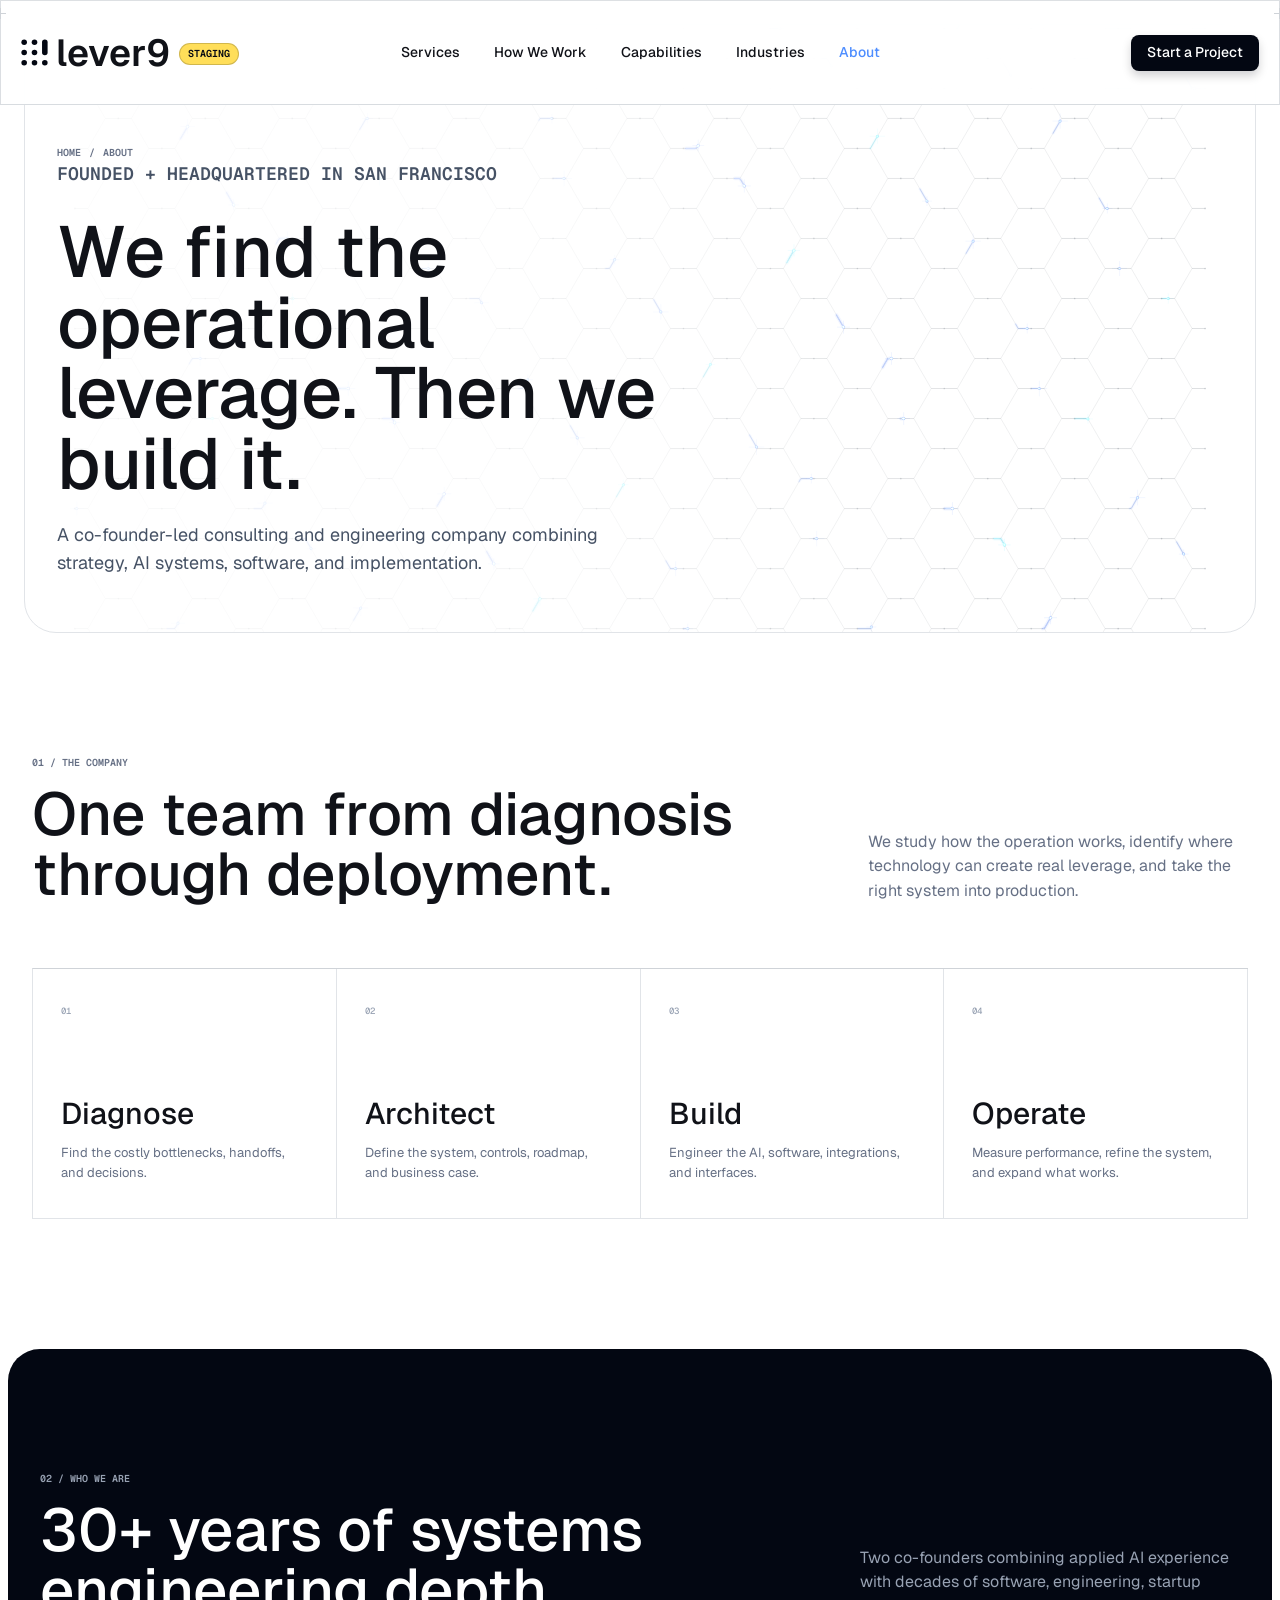
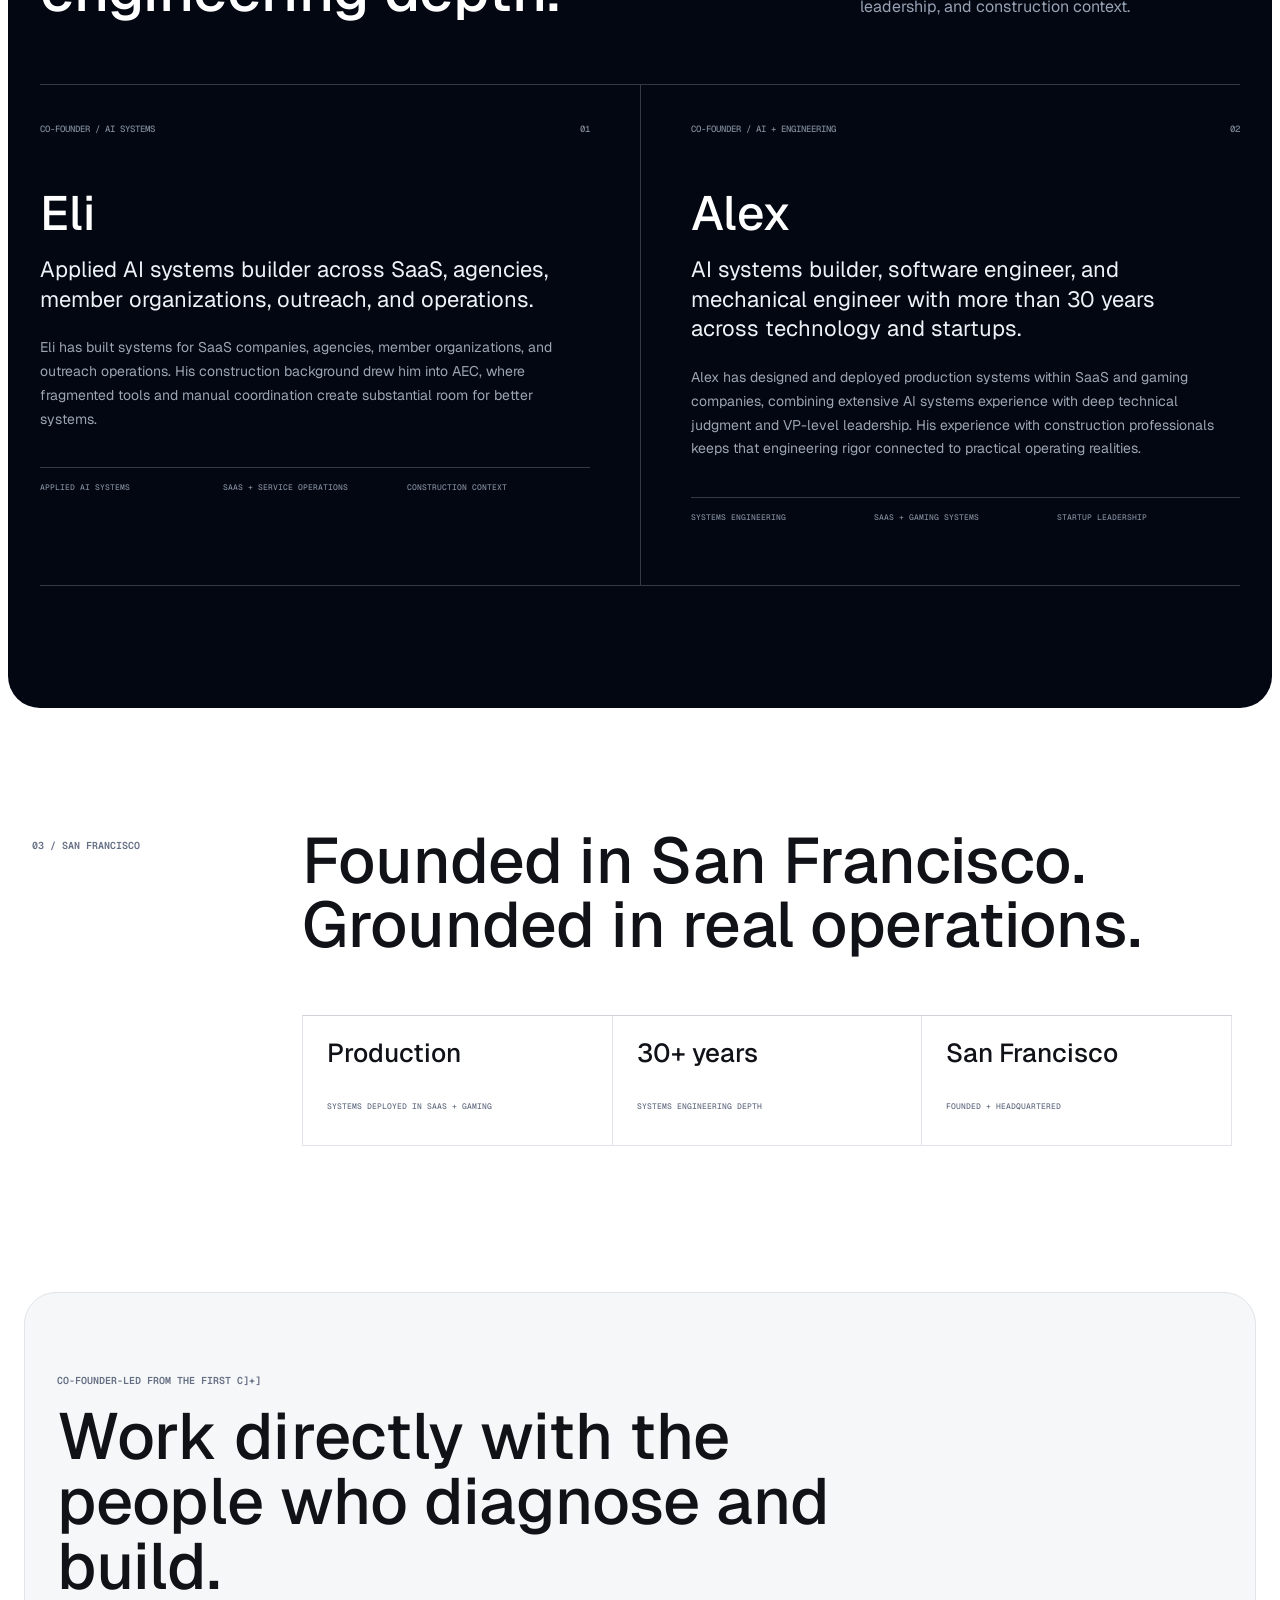
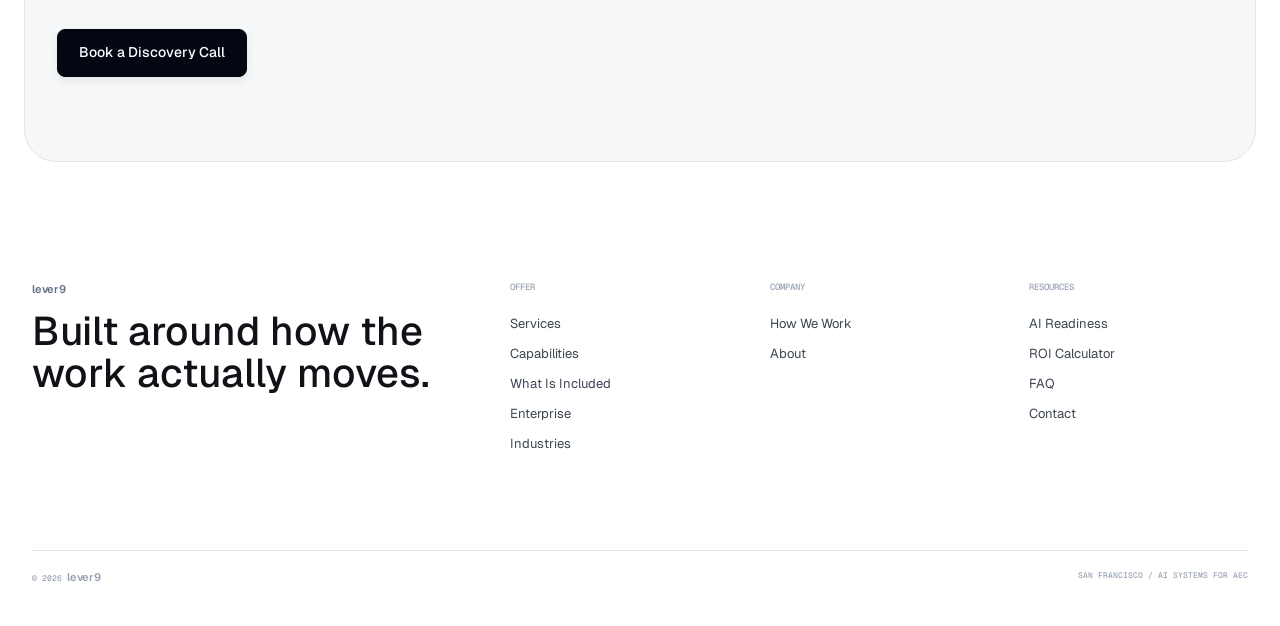
==== commit 9a32ae7a: "Deploy staging from website 69af5e6" ====
--- a/about.html
+++ b/about.html
@@ -15,7 +15,9 @@
     <link rel="alternate icon" href="public/favicon-32.png" sizes="32x32" type="image/png" />
     <link rel="apple-touch-icon" href="public/favicon-180.png" />
     <link rel="stylesheet" href="site.css?v=lever9-nav-20260812-3" />
+    <link rel="stylesheet" href="staging.css" />
     <script src="site.js?v=lever9-nav-20260812-3" defer></script>
+    <script src="staging.js" defer></script>
   </head>
   <body class="about-page">
     <div data-site-header data-current="about"></div>
--- a/site.css
+++ b/site.css
@@ -194,25 +194,6 @@
   font-weight: 600;
   letter-spacing: -.03em;
   line-height: 1;
-}
-
-.staging-chip {
-  display: inline-flex;
-  align-items: center;
-  min-height: 22px;
-  padding: 0 8px;
-  border: 1px solid rgba(3, 7, 18, 0.18);
-  border-radius: 999px;
-  color: var(--ink);
-  background: #ffde59;
-  font-family: var(--mono);
-  font-size: 10px;
-  font-style: normal;
-  font-weight: 600;
-  letter-spacing: 0;
-  line-height: 1;
-  text-transform: uppercase;
-  transform: translateY(1px);
 }
 
 .home-page .site-header:not(.is-scrolled) .brand::before {
--- a/staging.css
+++ b/staging.css
@@ -0,0 +1,18 @@
+.staging-chip {
+  display: inline-flex;
+  align-items: center;
+  min-height: 22px;
+  padding: 0 8px;
+  border: 1px solid rgba(3, 7, 18, 0.18);
+  border-radius: 999px;
+  color: var(--ink);
+  background: #ffde59;
+  font-family: var(--mono);
+  font-size: 10px;
+  font-style: normal;
+  font-weight: 600;
+  letter-spacing: 0;
+  line-height: 1;
+  text-transform: uppercase;
+  transform: translateY(1px);
+}
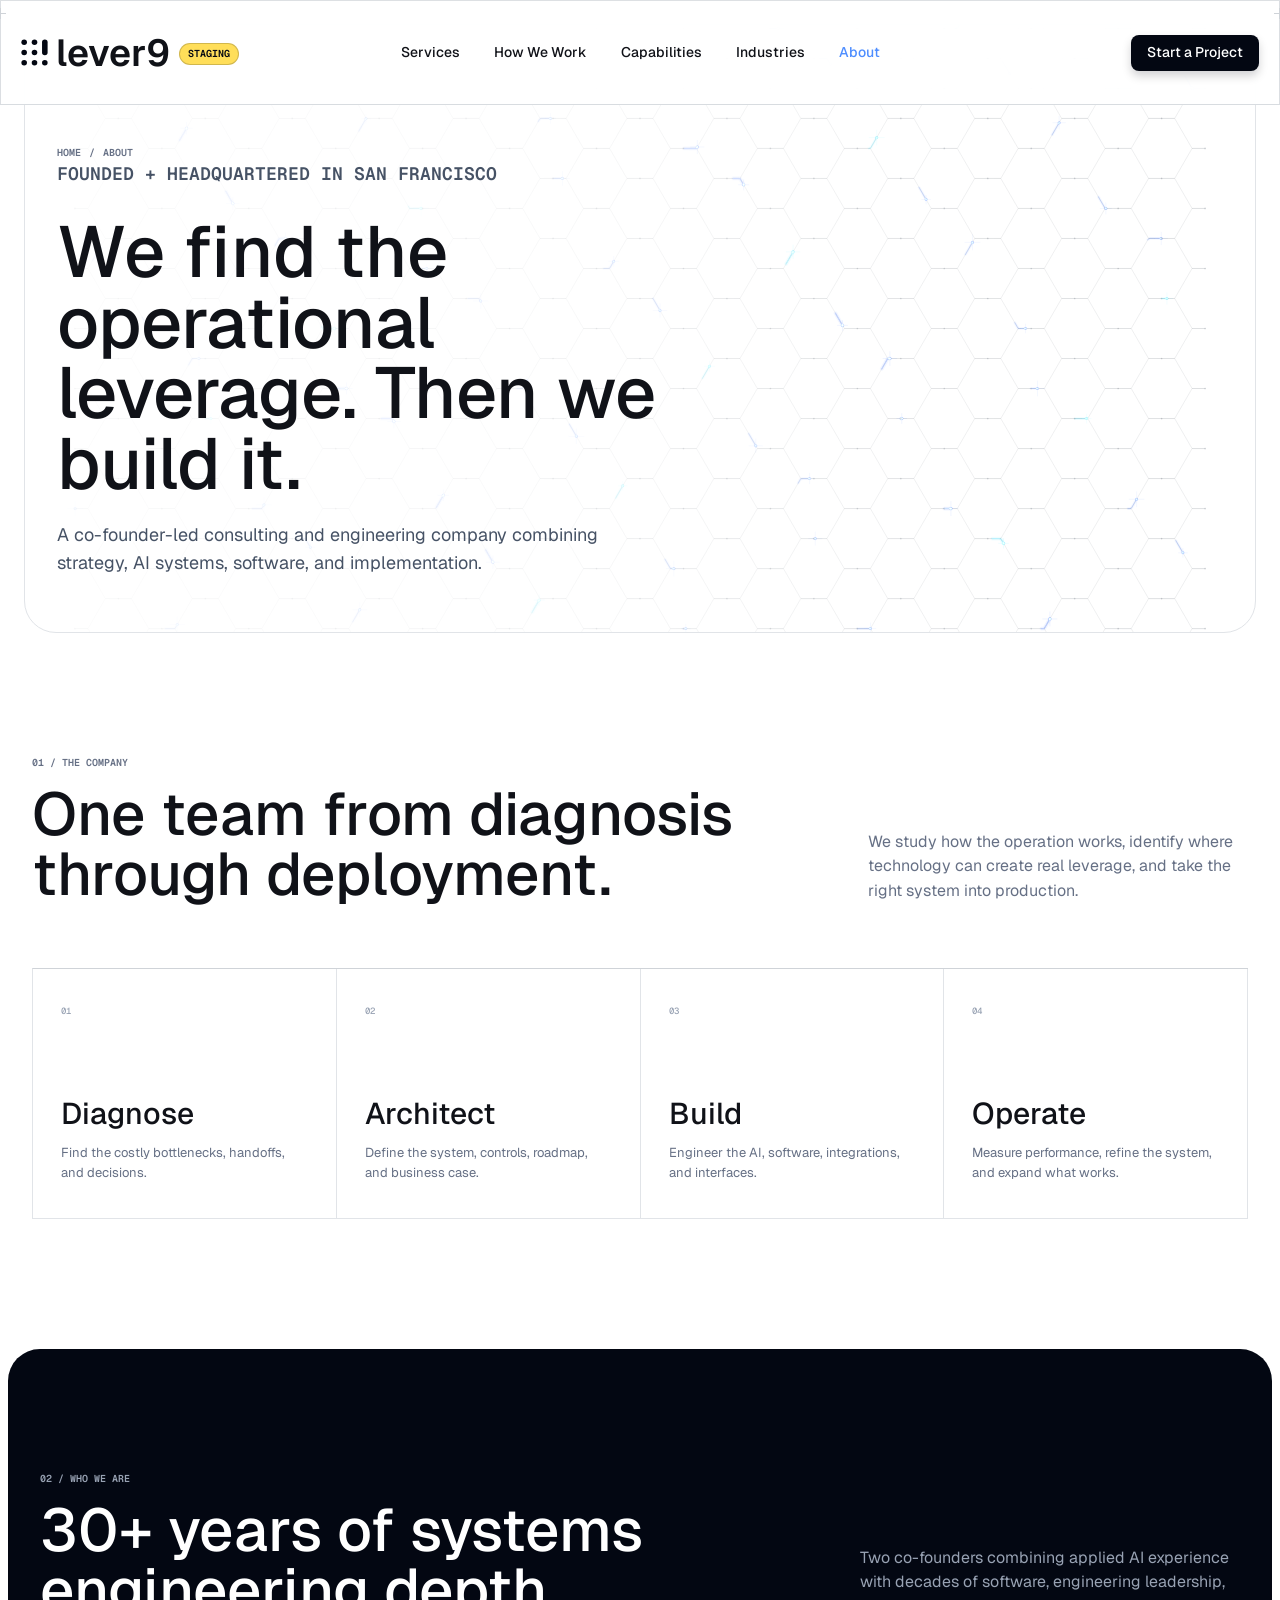
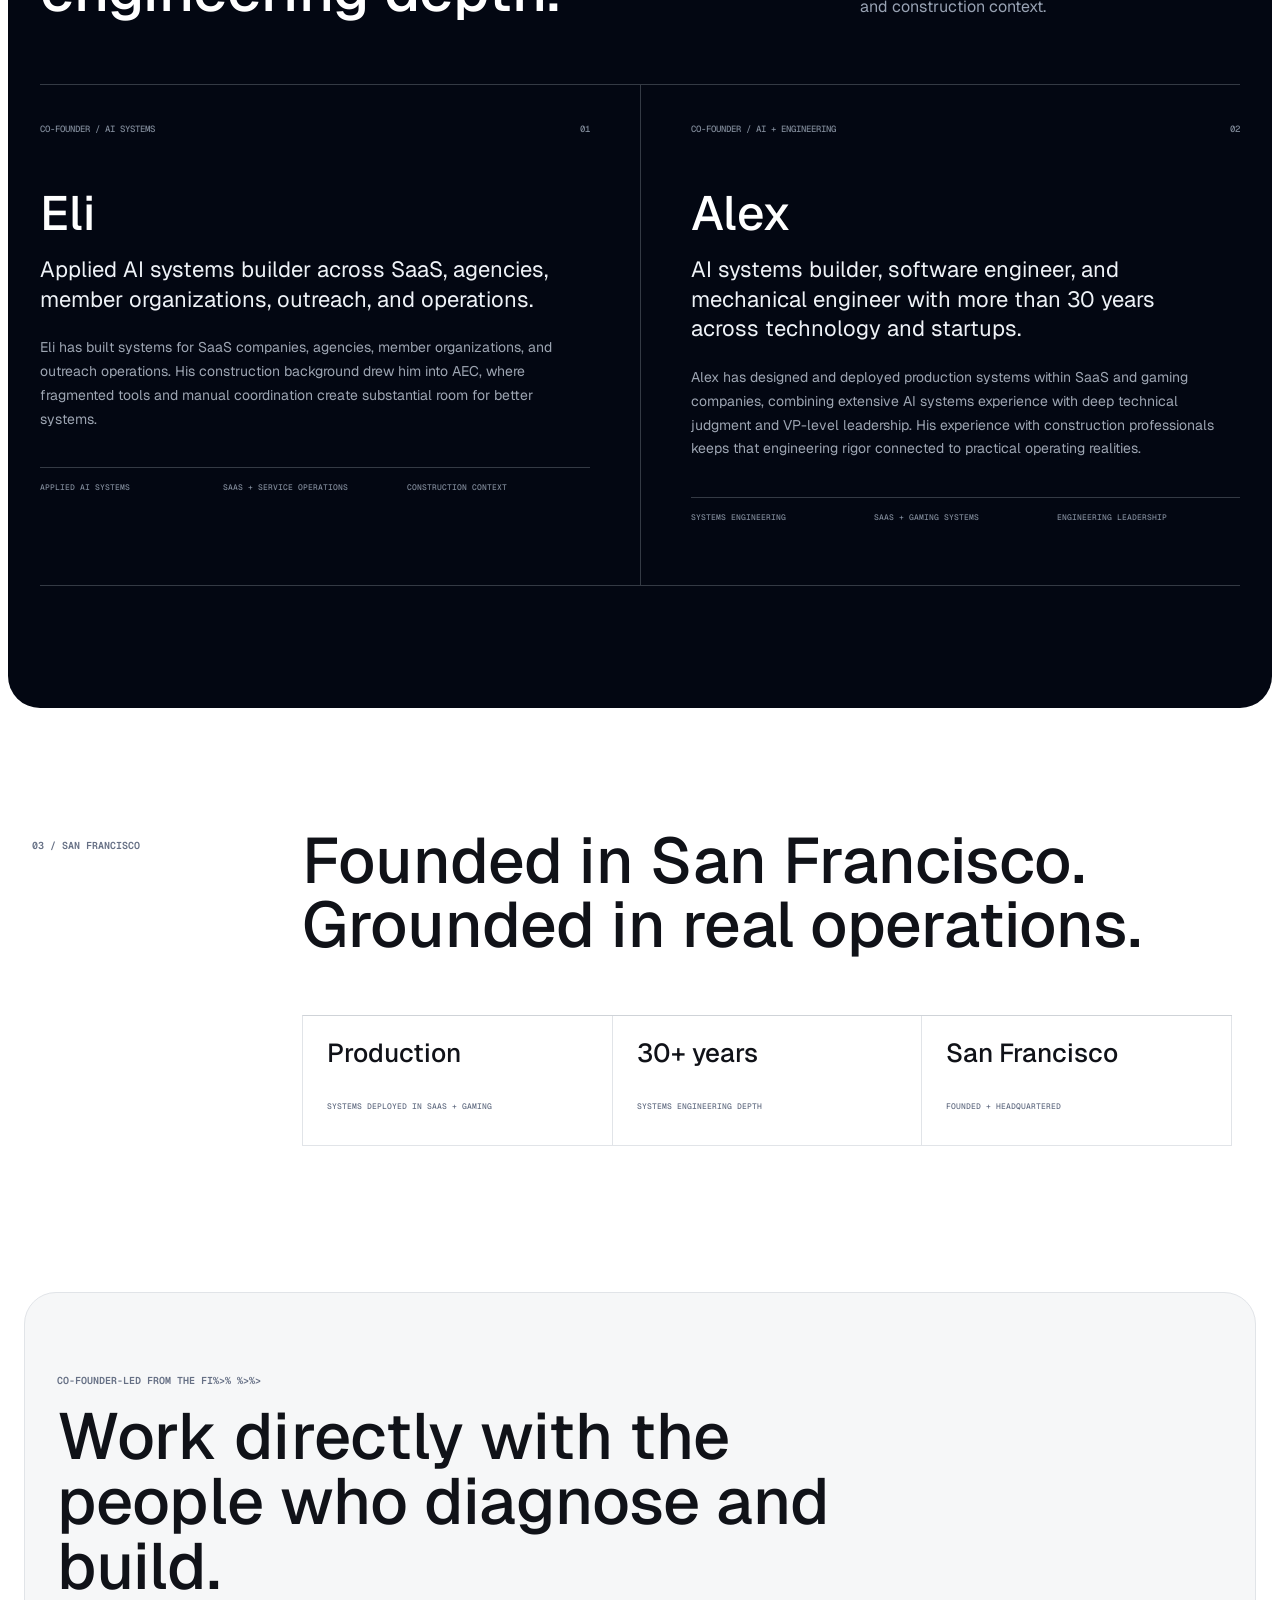
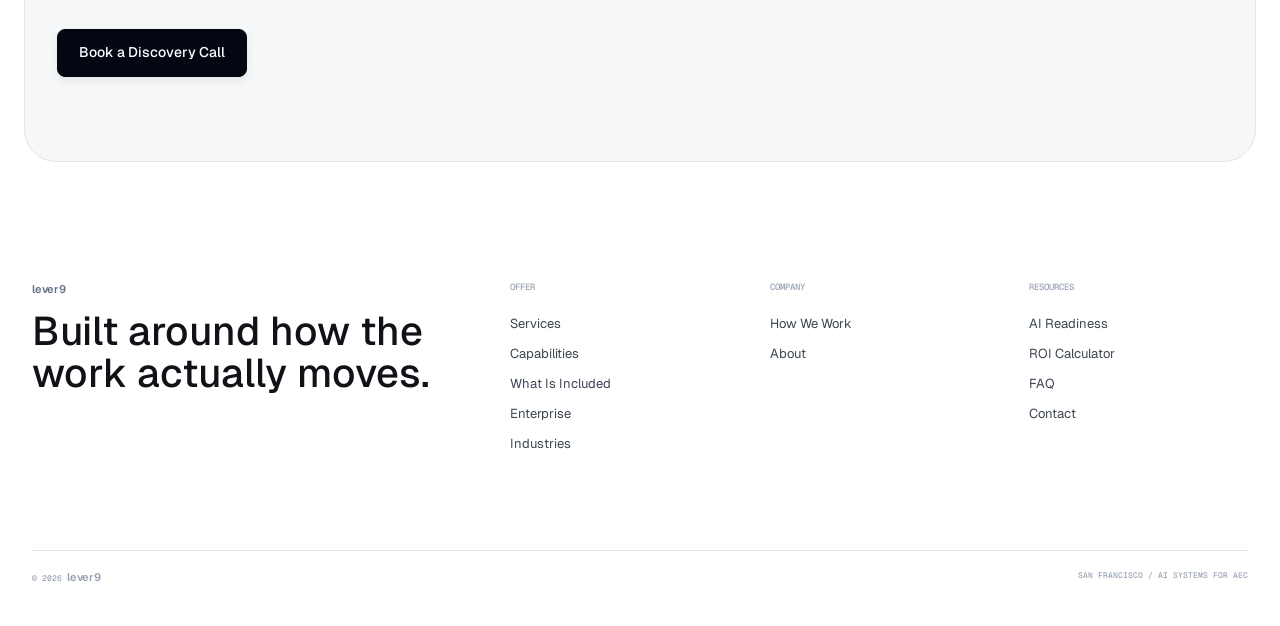
==== commit f9a113df: "Deploy staging from website 280f7a2" ====
--- a/about.html
+++ b/about.html
@@ -76,7 +76,7 @@
               <p class="section-index">02 / Who we are</p>
               <h2 id="team-title">30+ years of systems engineering depth.</h2>
             </div>
-            <p>Two co-founders combining applied AI experience with decades of software, engineering, startup leadership, and construction context.</p>
+            <p>Two co-founders combining applied AI experience with decades of software, engineering leadership, and construction context.</p>
           </div>
 
           <div class="founder-grid reveal-line">
@@ -100,7 +100,7 @@
               <ul class="founder-evidence" aria-label="Alex's experience">
                 <li>Systems engineering</li>
                 <li>SaaS + gaming systems</li>
-                <li>Startup leadership</li>
+                <li>Engineering leadership</li>
               </ul>
             </article>
           </div>
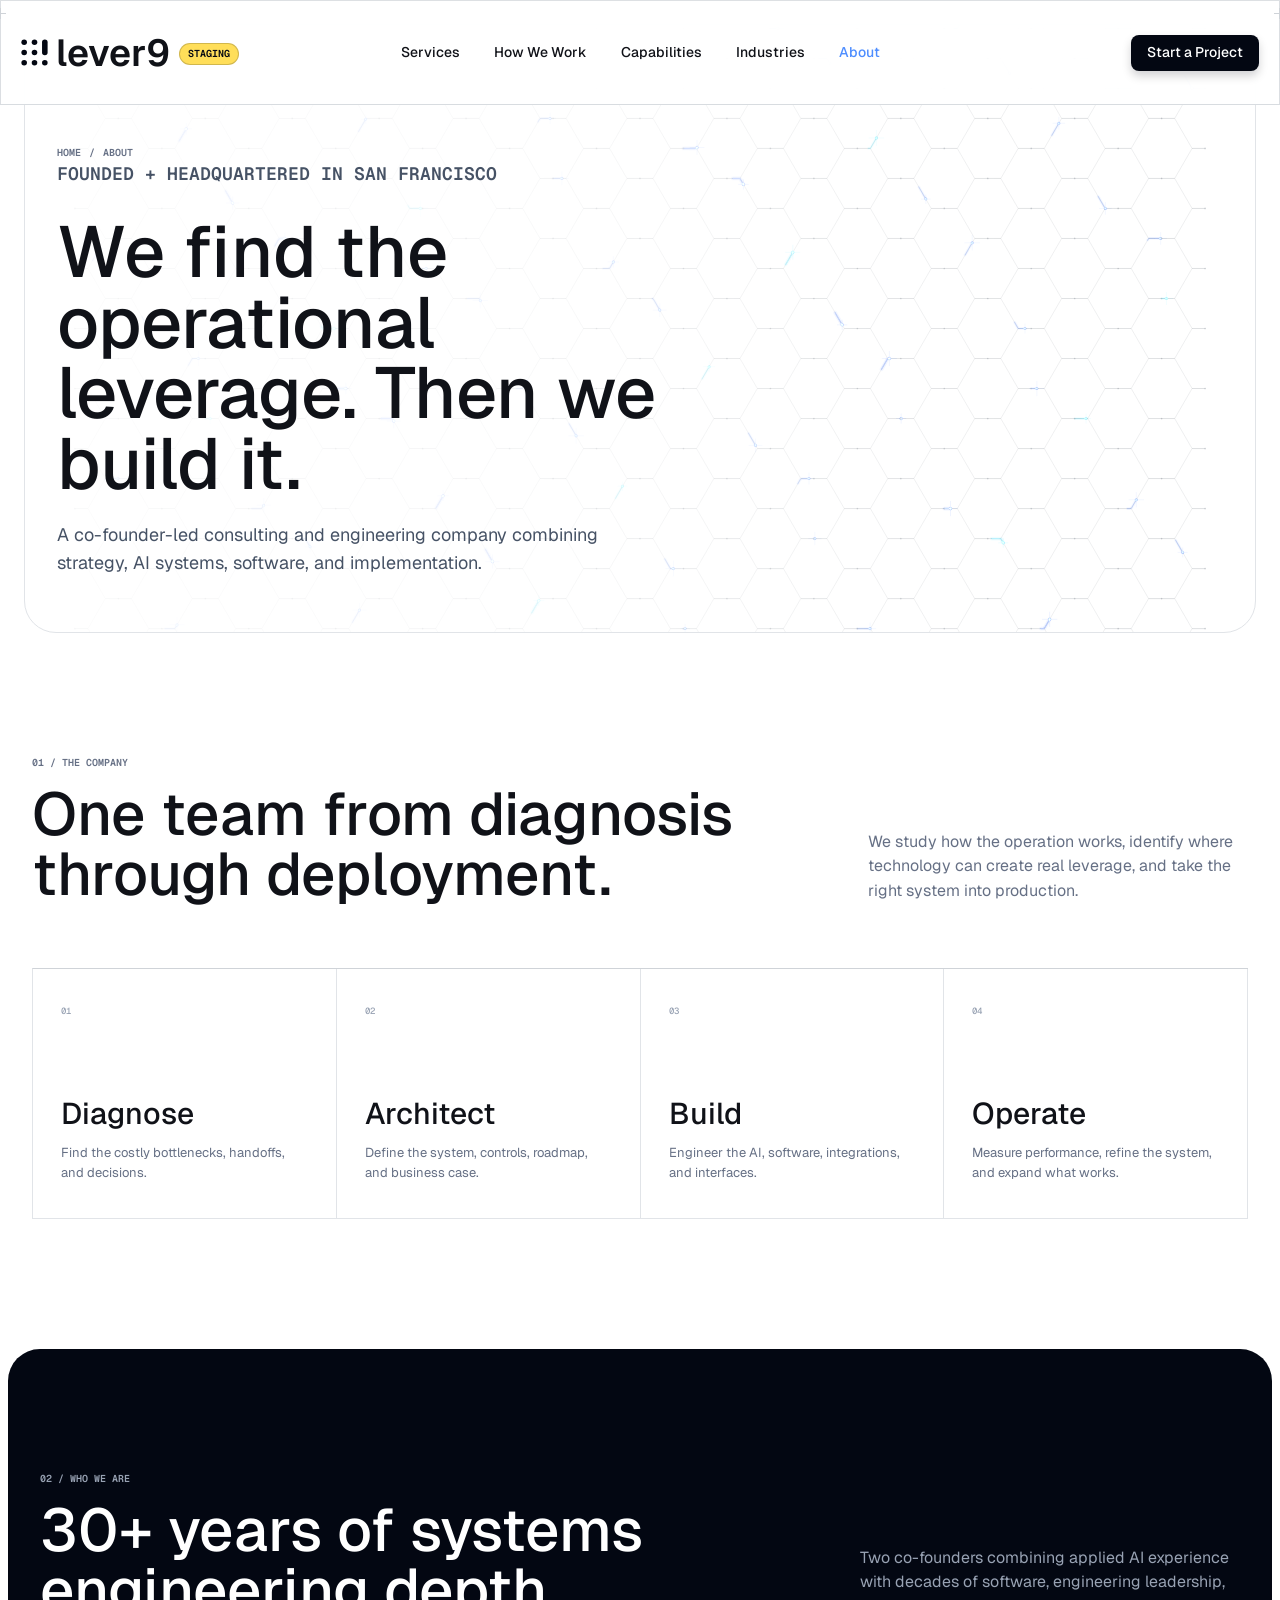
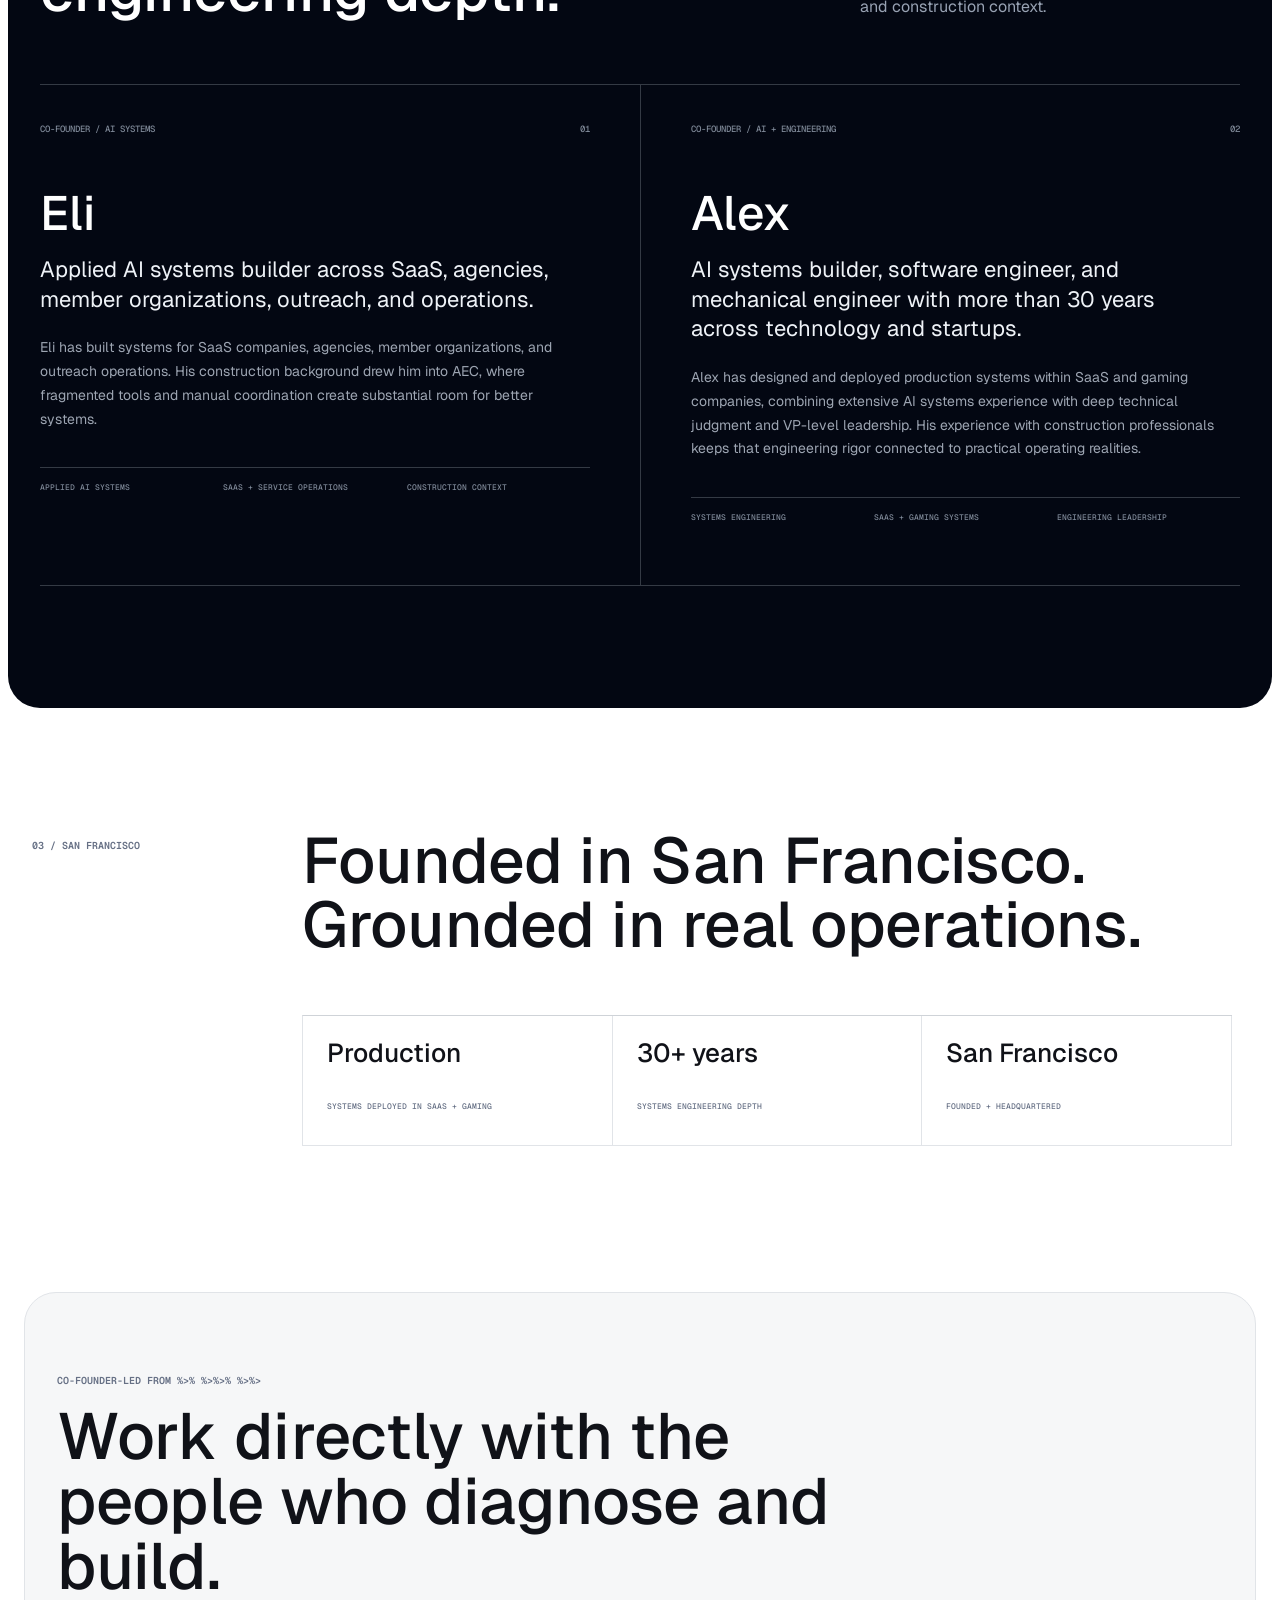
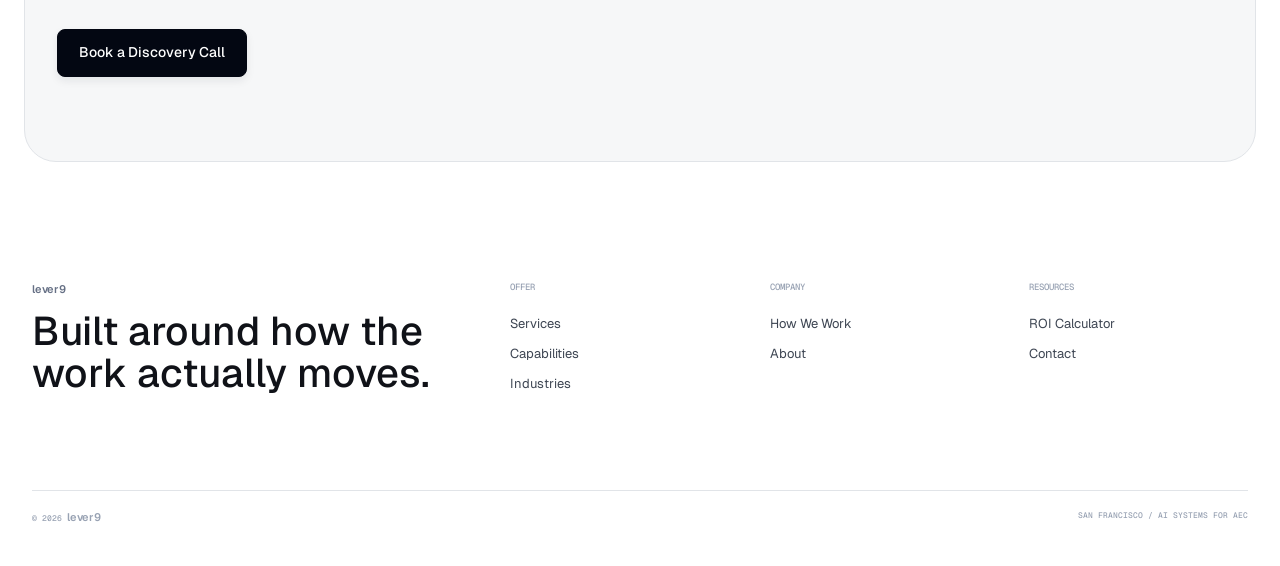
==== commit 06cea7d7: "Deploy staging from website 780537f" ====
--- a/about.html
+++ b/about.html
@@ -16,7 +16,7 @@
     <link rel="apple-touch-icon" href="public/favicon-180.png" />
     <link rel="stylesheet" href="site.css?v=lever9-nav-20260812-3" />
     <link rel="stylesheet" href="staging.css" />
-    <script src="site.js?v=lever9-nav-20260812-3" defer></script>
+    <script src="site.js?v=lever9-nav-20260812-4" defer></script>
     <script src="staging.js" defer></script>
   </head>
   <body class="about-page">
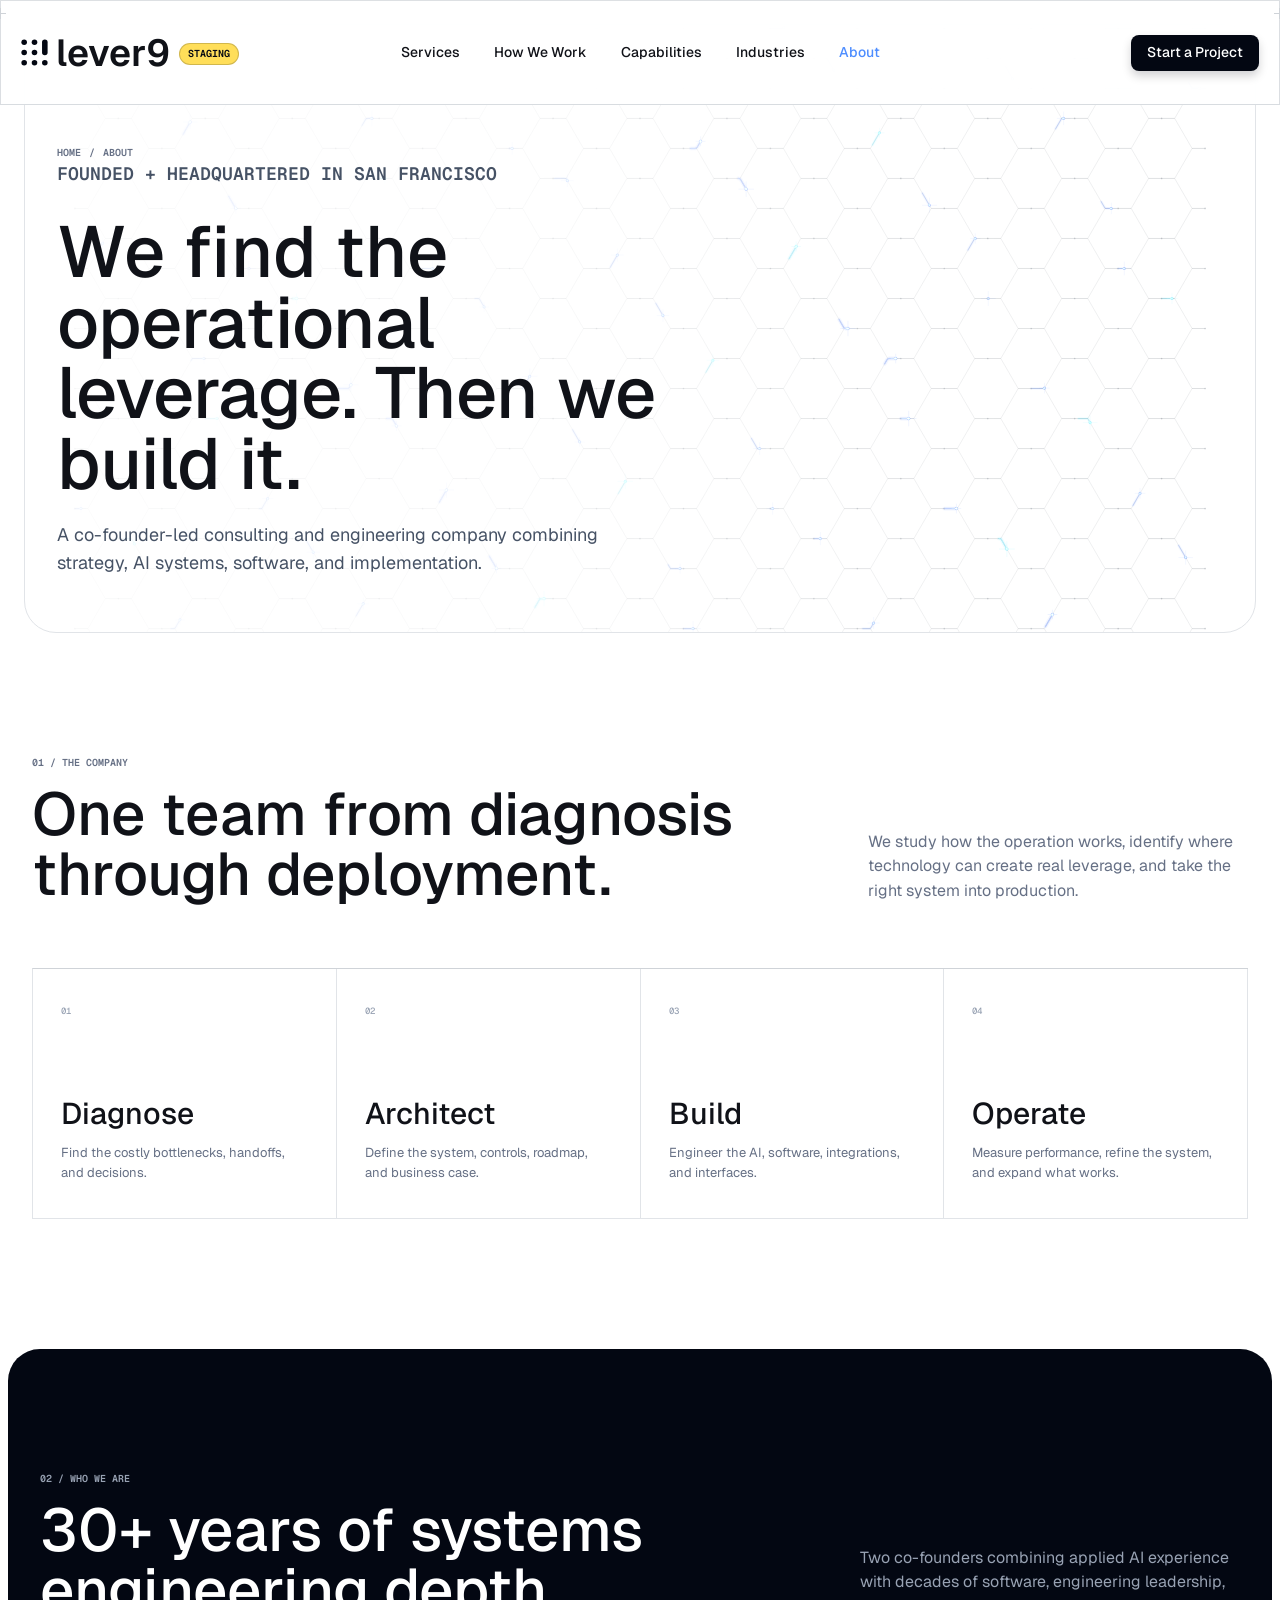
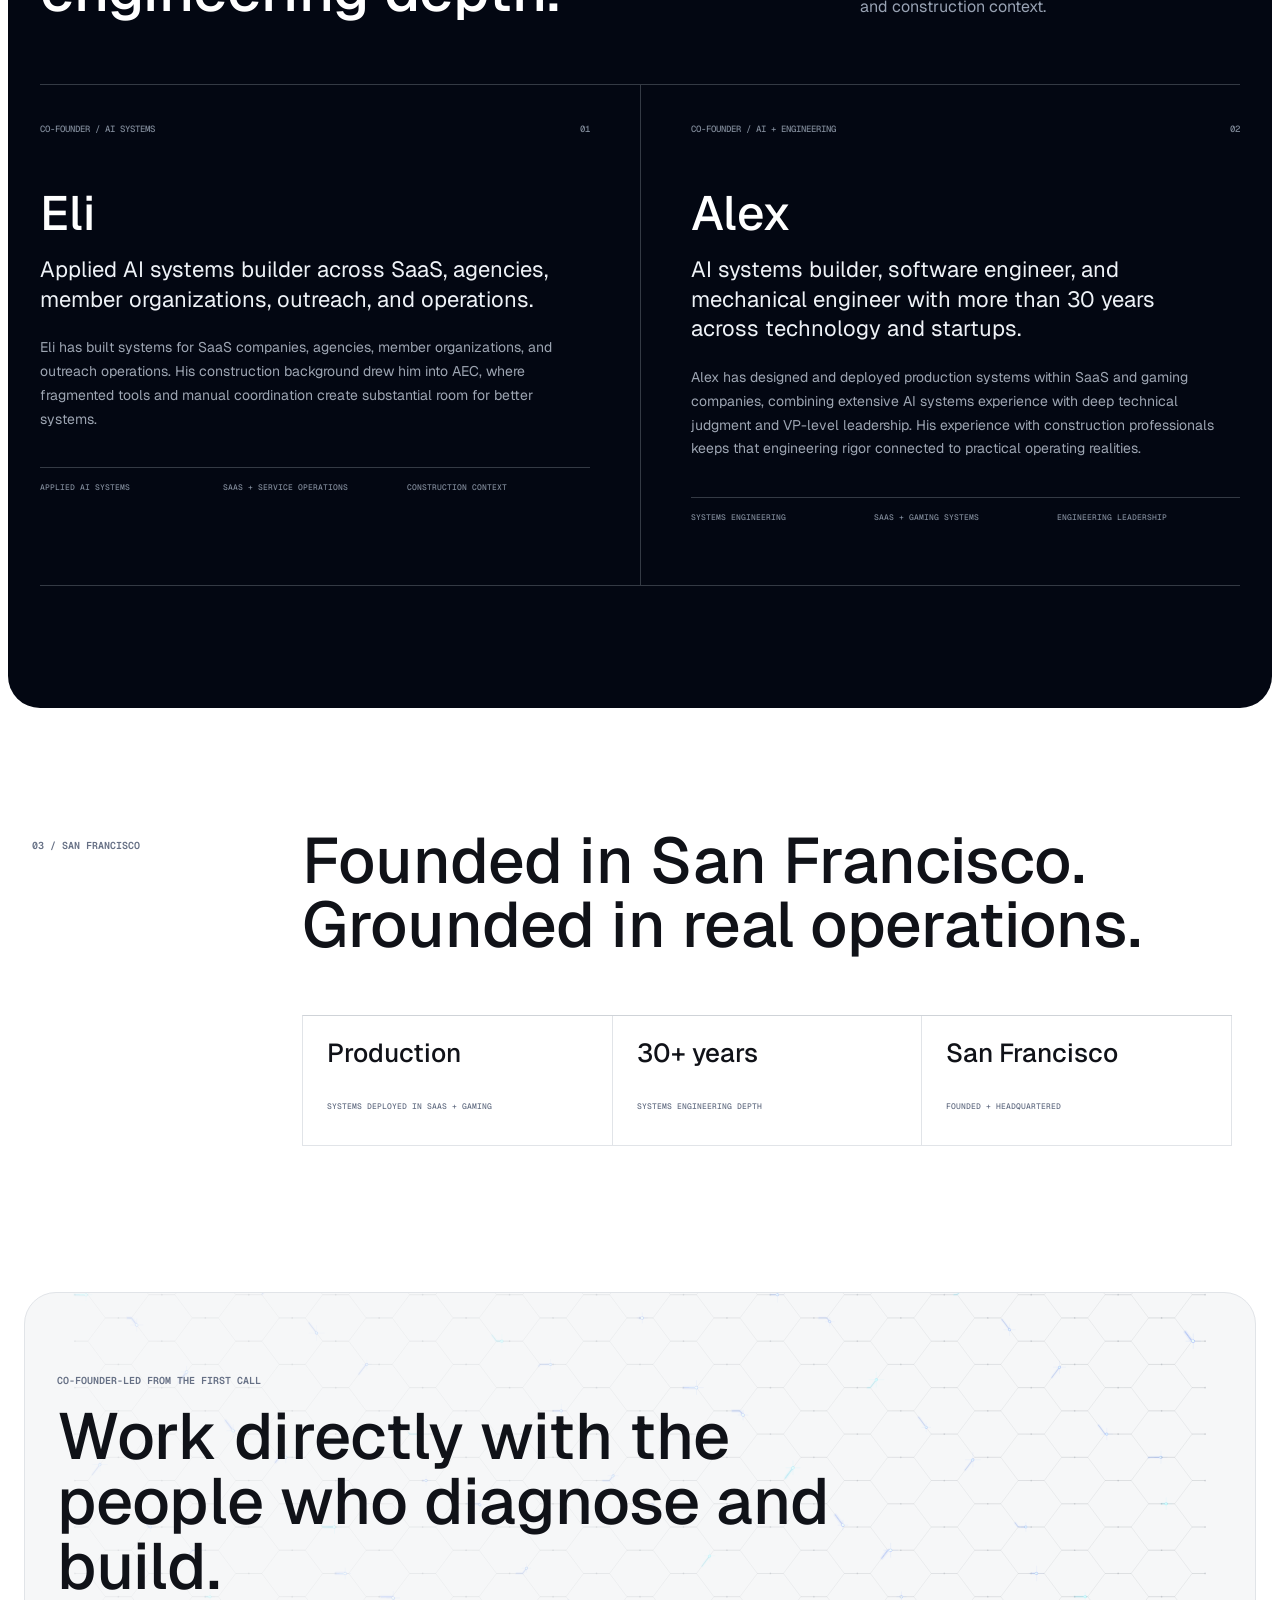
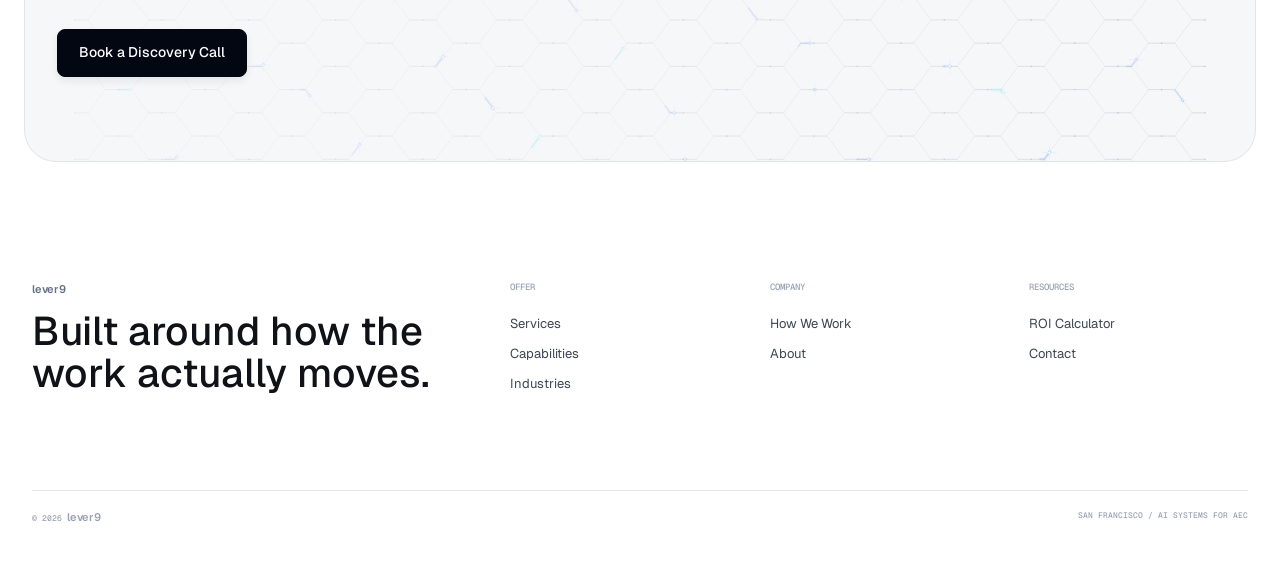
==== commit ac0b20d1: "Deploy staging from website b80ff17" ====
--- a/about.html
+++ b/about.html
@@ -14,9 +14,9 @@
     <link rel="alternate icon" href="public/favicon-16.png" sizes="16x16" type="image/png" />
     <link rel="alternate icon" href="public/favicon-32.png" sizes="32x32" type="image/png" />
     <link rel="apple-touch-icon" href="public/favicon-180.png" />
-    <link rel="stylesheet" href="site.css?v=lever9-nav-20260812-3" />
+    <link rel="stylesheet" href="site.css?v=lever9-mobile-20260822-3" />
     <link rel="stylesheet" href="staging.css" />
-    <script src="site.js?v=lever9-nav-20260812-4" defer></script>
+    <script src="site.js?v=lever9-mobile-20260822-3" defer></script>
     <script src="staging.js" defer></script>
   </head>
   <body class="about-page">
--- a/site.css
+++ b/site.css
@@ -3409,6 +3409,7 @@
   .calendly-frame { min-height: 700px; border-radius: 6px; }
   .calendly-inline-widget { width: 100%; min-width: 0; height: 700px; }
 }
+
 
 @media (prefers-reduced-motion: reduce) {
   .service-ui-status::before {
@@ -6068,3 +6069,376 @@
   .calendly-frame { min-height: 700px; border-radius: 6px; }
   .calendly-inline-widget { width: 100%; min-width: 0; height: 700px; }
 }
+
+/* Mobile layout refinement */
+@media (max-width: 760px) {
+  :root {
+    --nav-h: 80px;
+    --gutter: 20px;
+    --radius-lg: 20px;
+  }
+
+  body {
+    padding-bottom: 0;
+  }
+
+  .nav-inner {
+    padding: 0 18px;
+  }
+
+  .brand {
+    gap: 7px;
+    font-size: 31px;
+  }
+
+  .brand-mark {
+    width: 23px;
+    height: 23px;
+  }
+
+  .mobile-menu {
+    padding: 18px 20px 50px;
+  }
+
+  .mobile-menu a {
+    min-height: 54px;
+    font-size: 22px;
+  }
+
+  .mobile-sticky-cta {
+    display: none;
+  }
+
+  .gamut-hero,
+  .page-hero,
+  .offer-field,
+  .cta,
+  .system-band {
+    max-width: calc(100% - 12px);
+    margin-top: 6px;
+  }
+
+  .gamut-hero,
+  .hero-content {
+    min-height: 620px;
+  }
+
+  .hero-content {
+    padding: 92px 32px 42px;
+  }
+
+  .hero-copy h1 {
+    max-width: 295px;
+    min-height: 164px;
+    margin-bottom: 24px;
+    font-size: 43px;
+    line-height: 1;
+  }
+
+  .hero-copy > p {
+    margin-bottom: 24px;
+    font-size: 17px;
+    line-height: 1.55;
+  }
+
+  .page-hero,
+  .page-hero-copy {
+    min-height: 520px;
+  }
+
+  .page-hero-copy {
+    padding: 82px 26px 34px;
+  }
+
+  .page-hero h1 {
+    margin: 22px 0 18px;
+    font-size: 42px;
+    line-height: 1;
+  }
+
+  .page-hero-copy > div:last-child > p,
+  .page-hero-copy > p {
+    font-size: 15px;
+    line-height: 1.55;
+  }
+
+  .page-hero-art {
+    min-height: 520px;
+  }
+
+  .content-section,
+  .section {
+    padding: 68px var(--gutter);
+  }
+
+  .section-head {
+    gap: 16px;
+    margin-bottom: 34px;
+  }
+
+  .section-head h2,
+  .section-title,
+  .editorial-title,
+  .difference-title {
+    font-size: 34px;
+    line-height: 1.08;
+  }
+
+  .service-row {
+    gap: 20px;
+    min-height: 0;
+    padding: 24px 20px 20px;
+  }
+
+  .service-main h3 {
+    margin: 20px 0 16px;
+    font-size: 34px;
+    line-height: 1.03;
+  }
+
+  .service-points {
+    margin: 24px 0;
+  }
+
+  .service-main .text-link {
+    margin-top: 4px;
+  }
+
+  .service-visual {
+    min-height: 320px;
+  }
+
+  .service-ui {
+    inset: 24px 10px;
+  }
+
+  .feature-card.feature-showcase,
+  .feature-card.feature-showcase.feature-wide,
+  .feature-card.feature-showcase.feature-third {
+    min-height: 540px;
+    grid-template-rows: minmax(300px, 1fr) auto;
+  }
+
+  .feature-card.feature-full.feature-horizontal {
+    min-height: 590px;
+  }
+
+  .feature-stage,
+  .precision-target-stage,
+  .interface-stage,
+  .connected-stage,
+  .trigger-stage,
+  .anywhere-stage,
+  .model-stage,
+  .deployment-stage {
+    min-height: 300px;
+  }
+
+  .feature-copy-block {
+    padding: 24px 22px 28px;
+  }
+
+  .system-band {
+    padding: 62px 20px;
+  }
+
+  .band-grid {
+    gap: 34px;
+  }
+
+  .band-copy h2 {
+    margin-bottom: 30px;
+    font-size: 34px;
+  }
+
+  .band-visual {
+    min-height: 440px;
+  }
+
+  .about-model-grid article {
+    min-height: 160px;
+    padding: 20px;
+  }
+
+  .about-model-grid h3 {
+    margin-top: 32px;
+  }
+
+  .founder-profile {
+    padding: 24px 0 30px;
+  }
+
+  .founder-profile + .founder-profile {
+    padding: 30px 0;
+  }
+
+  .founder-profile h3 {
+    margin-top: 30px;
+    font-size: 34px;
+  }
+
+  .founder-lede {
+    font-size: 18px;
+  }
+
+  .about-sf h2,
+  .intro-statement h2 {
+    font-size: 36px;
+  }
+
+  .cta {
+    min-height: 0;
+    padding: 52px 24px;
+  }
+
+  .cta-inner {
+    min-height: 310px;
+  }
+
+  .cta h2 {
+    font-size: 38px;
+    line-height: 1.03;
+  }
+
+  .tool-aside h2 {
+    font-size: 36px;
+  }
+
+  .quiz-card,
+  .calculator-panel,
+  .contact-panel {
+    min-height: 0;
+    padding: 22px 18px;
+  }
+
+  .calendly-section {
+    padding: 38px 18px;
+    gap: 30px;
+  }
+
+  .calendly-intro {
+    padding: 0 4px;
+  }
+
+  .calendly-intro h2 {
+    font-size: 36px;
+    line-height: 1.05;
+  }
+
+  .calendly-frame,
+  .calendly-inline-widget {
+    min-height: 650px;
+    height: 650px;
+  }
+
+  .site-footer {
+    gap: 32px 24px;
+    padding: 64px 20px 30px;
+  }
+
+  .footer-brand {
+    margin-bottom: 4px;
+  }
+
+  .footer-brand h2 {
+    font-size: 34px;
+    line-height: 1.05;
+  }
+}
+
+@media (max-width: 360px) {
+  .hero-content {
+    padding-right: 26px;
+    padding-left: 26px;
+  }
+
+  .hero-copy h1,
+  .page-hero h1 {
+    font-size: 38px;
+  }
+
+  .page-hero-copy {
+    padding-right: 22px;
+    padding-left: 22px;
+  }
+}
+
+@media (min-width: 761px) and (max-width: 900px) {
+  .page-hero {
+    display: block;
+    min-height: 540px;
+  }
+
+  .page-hero-copy {
+    min-height: 540px;
+    padding: 104px 48px 46px;
+  }
+
+  .page-hero h1 {
+    max-width: 620px;
+    margin: 26px 0 20px;
+    font-size: 54px;
+  }
+
+  .page-hero-art {
+    position: absolute;
+    inset: 0;
+    min-height: 540px;
+  }
+
+  .content-section,
+  .section {
+    padding-right: 40px;
+    padding-left: 40px;
+  }
+
+  .section-head h2,
+  .section-title,
+  .editorial-title,
+  .difference-title {
+    font-size: 44px;
+  }
+
+  .service-row {
+    grid-template-columns: 44px minmax(0, 1fr);
+    gap: 24px 18px;
+    min-height: 0;
+    padding: 32px;
+  }
+
+  .service-number {
+    grid-column: 1;
+    grid-row: 1;
+  }
+
+  .service-main {
+    grid-column: 2;
+    grid-row: 1;
+  }
+
+  .service-main h3 {
+    margin-top: 28px;
+    font-size: 40px;
+  }
+
+  .service-main .text-link {
+    margin-top: 0;
+  }
+
+  .service-visual {
+    grid-column: 2;
+    grid-row: 2;
+    min-height: 390px;
+  }
+
+  .site-footer {
+    grid-template-columns: 1fr 1fr;
+    padding-right: 40px;
+    padding-left: 40px;
+  }
+
+  .footer-brand,
+  .footer-base {
+    grid-column: 1 / -1;
+  }
+}
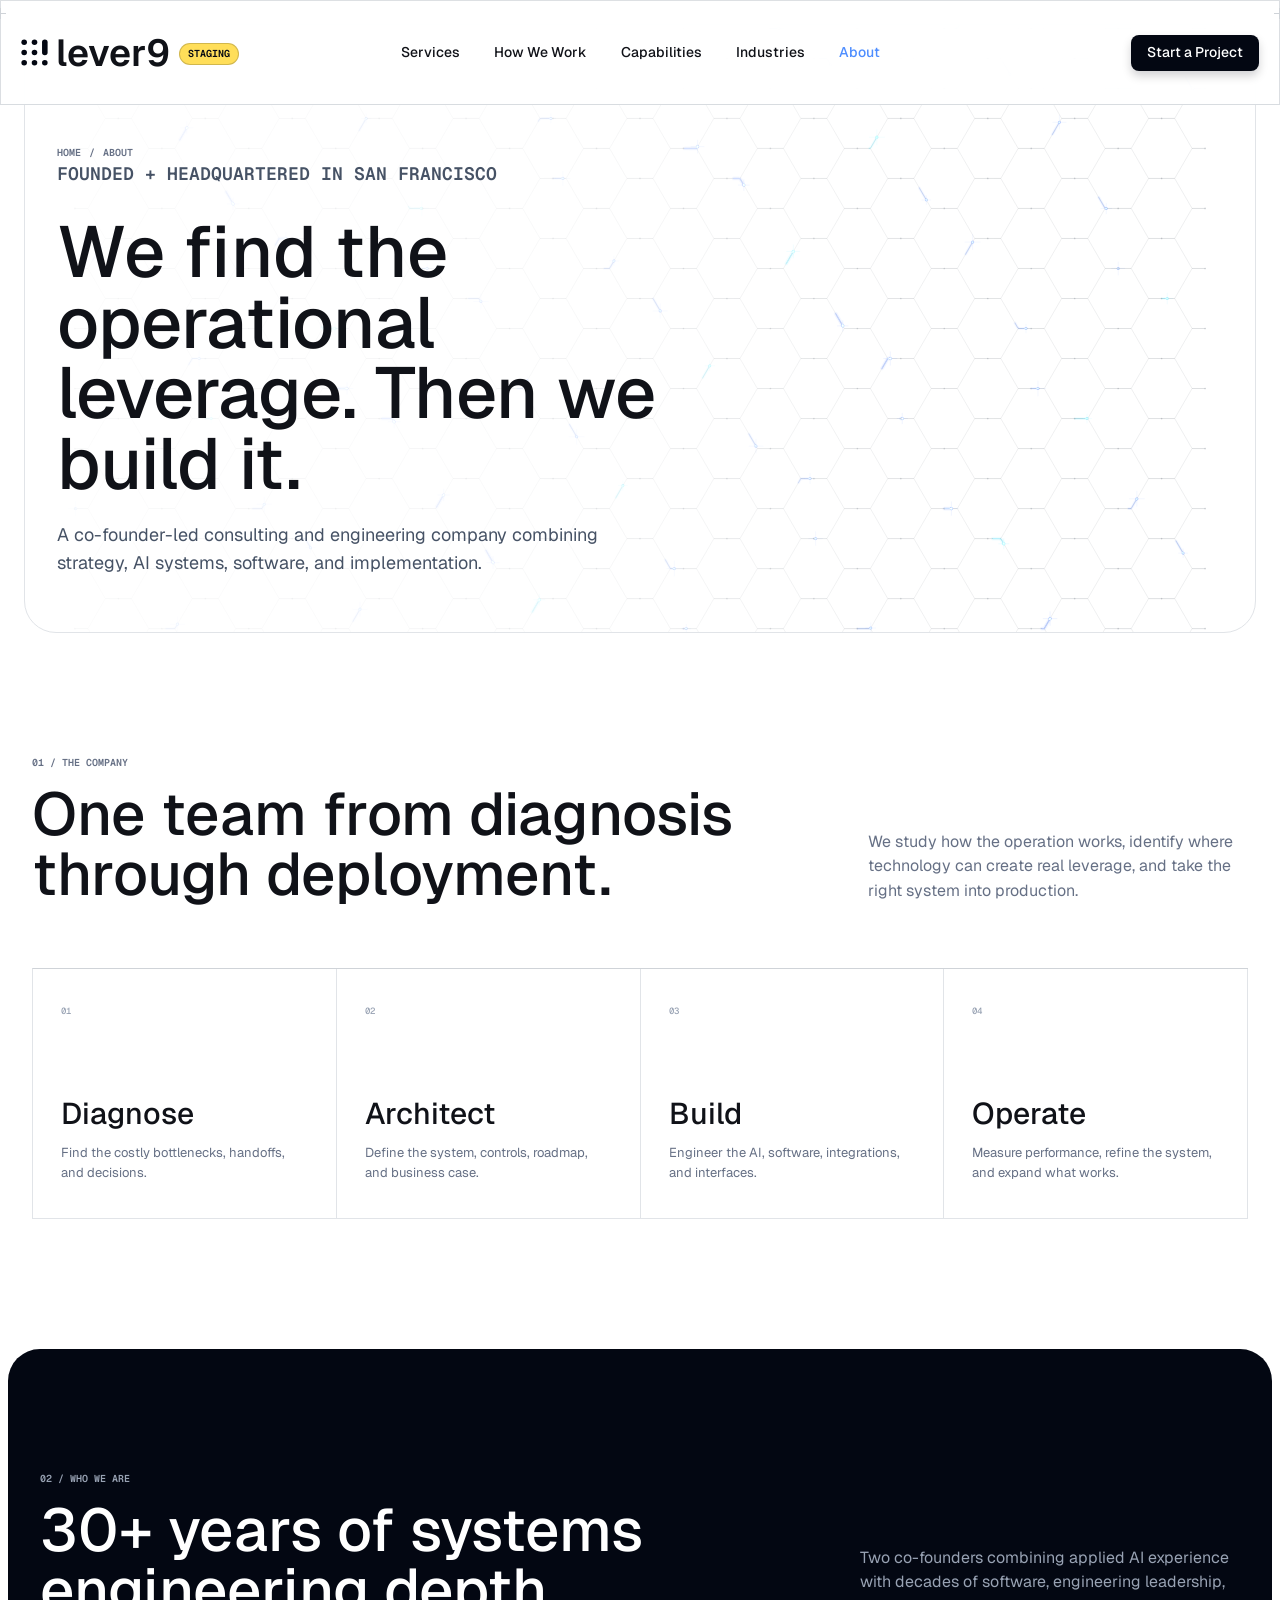
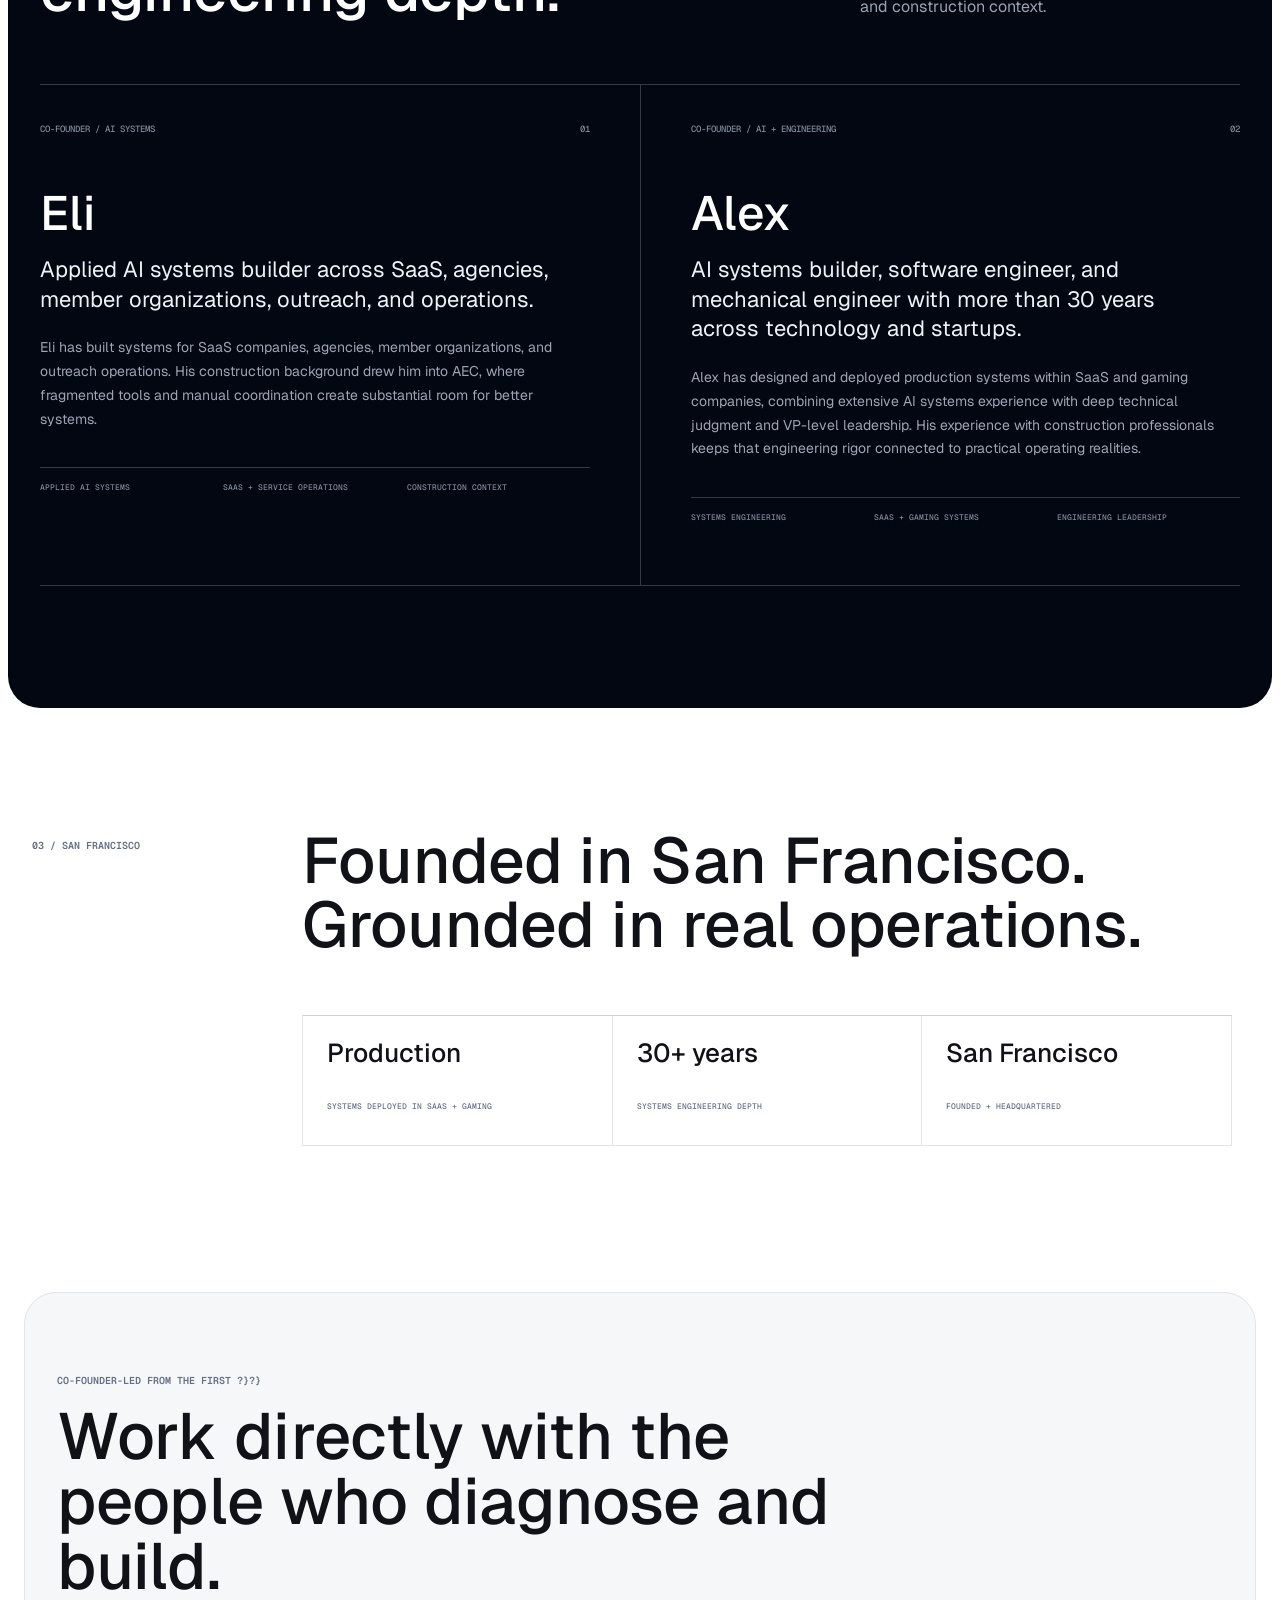
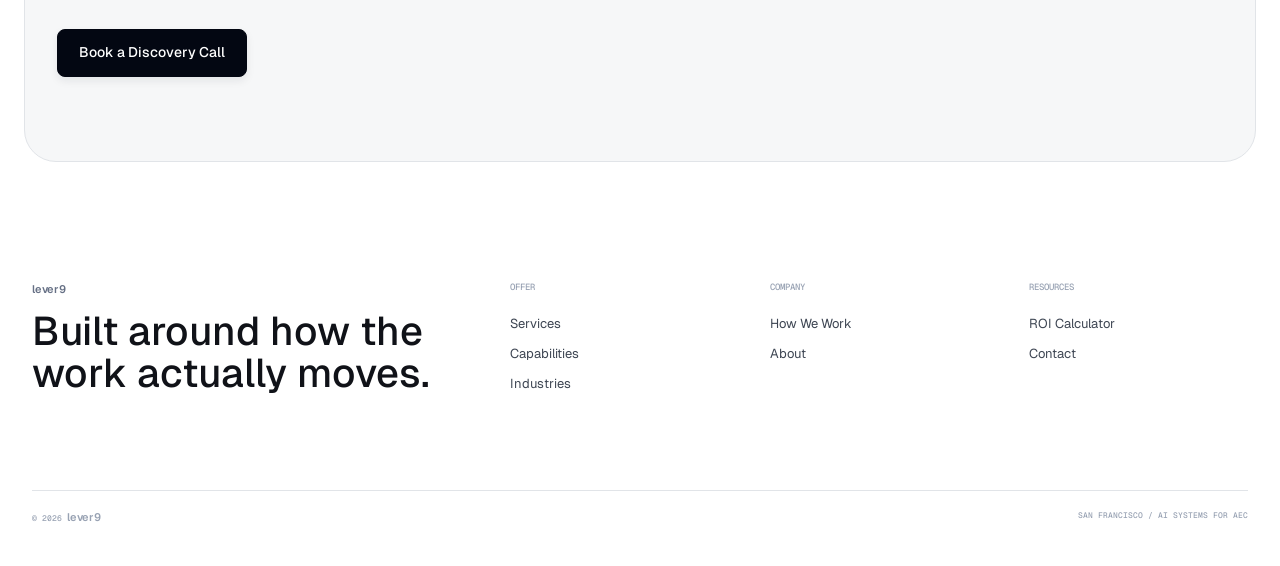
==== commit 9a1cc8c4: "Deploy staging from website 3a34872" ====
--- a/about.html
+++ b/about.html
@@ -16,7 +16,7 @@
     <link rel="apple-touch-icon" href="public/favicon-180.png" />
     <link rel="stylesheet" href="site.css?v=lever9-mobile-20260822-3" />
     <link rel="stylesheet" href="staging.css" />
-    <script src="site.js?v=lever9-mobile-20260822-3" defer></script>
+    <script src="site.js?v=lever9-mobile-20260822-4" defer></script>
     <script src="staging.js" defer></script>
   </head>
   <body class="about-page">
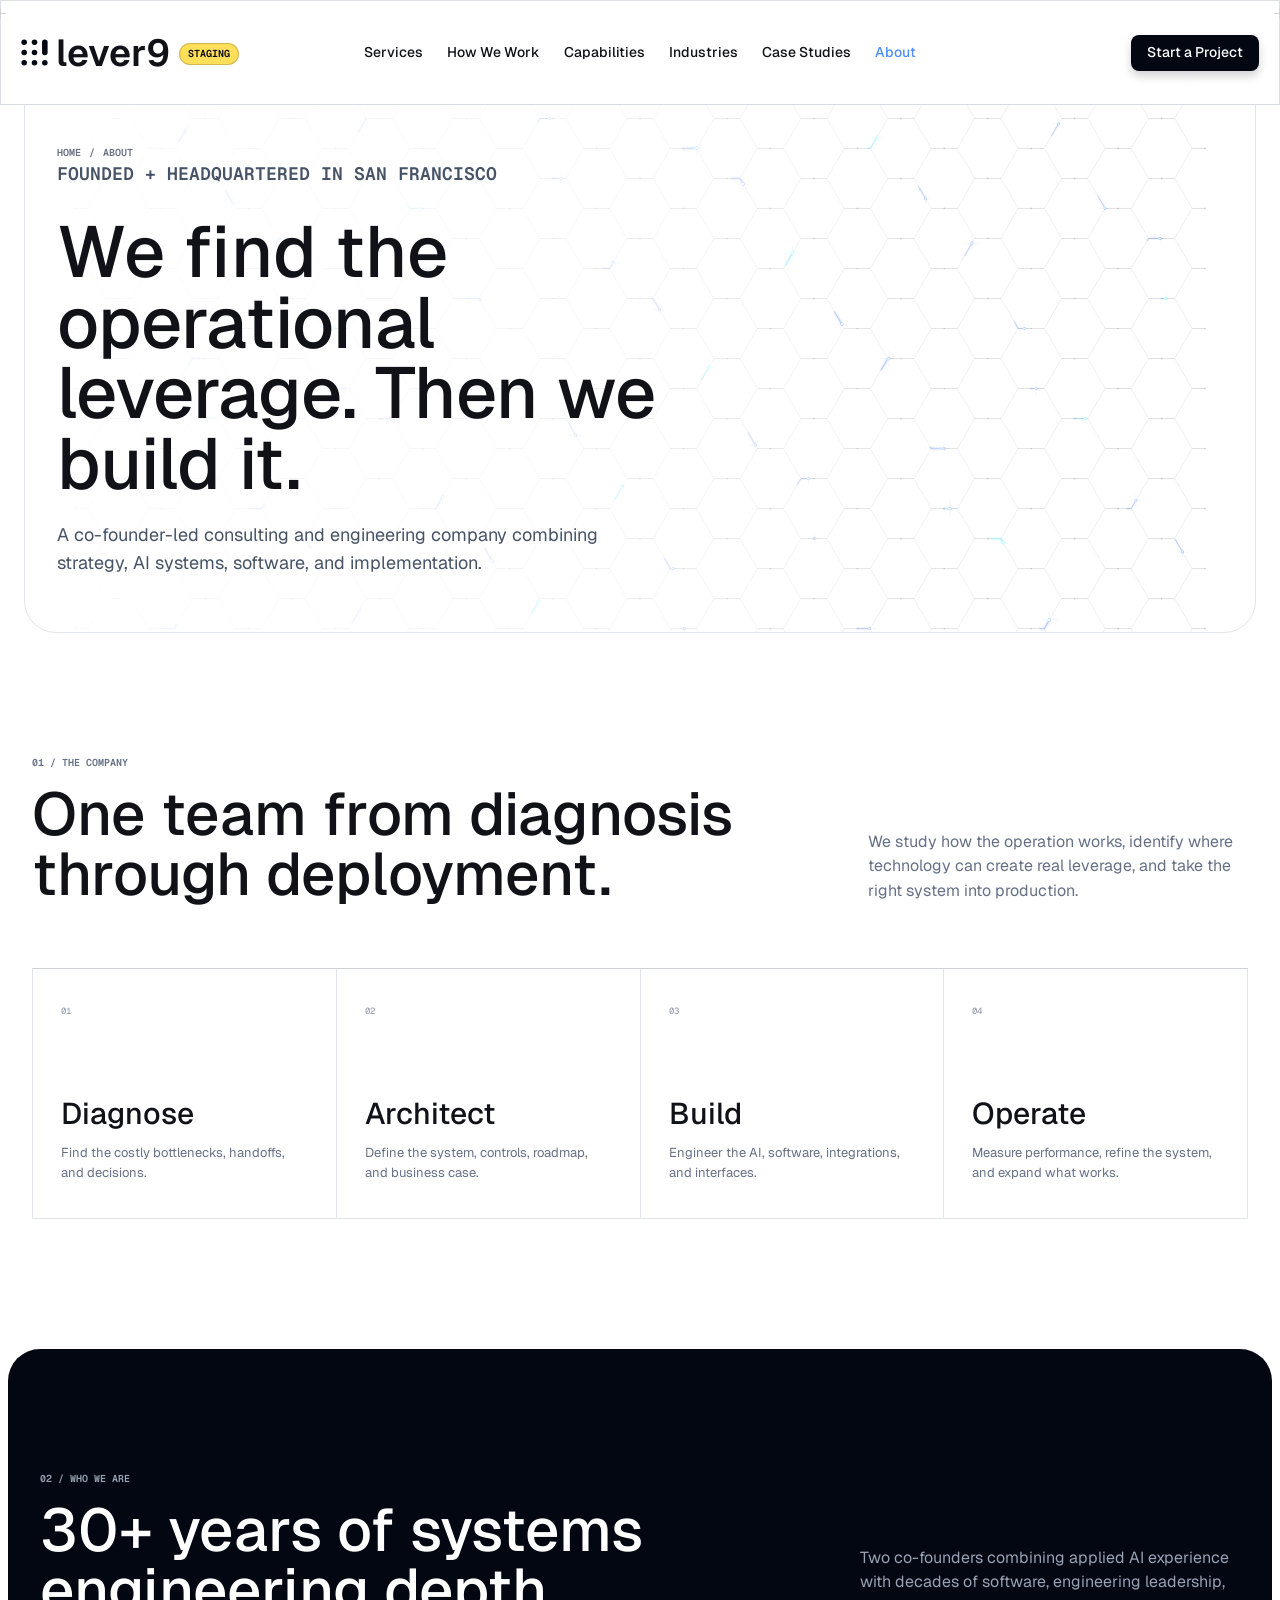
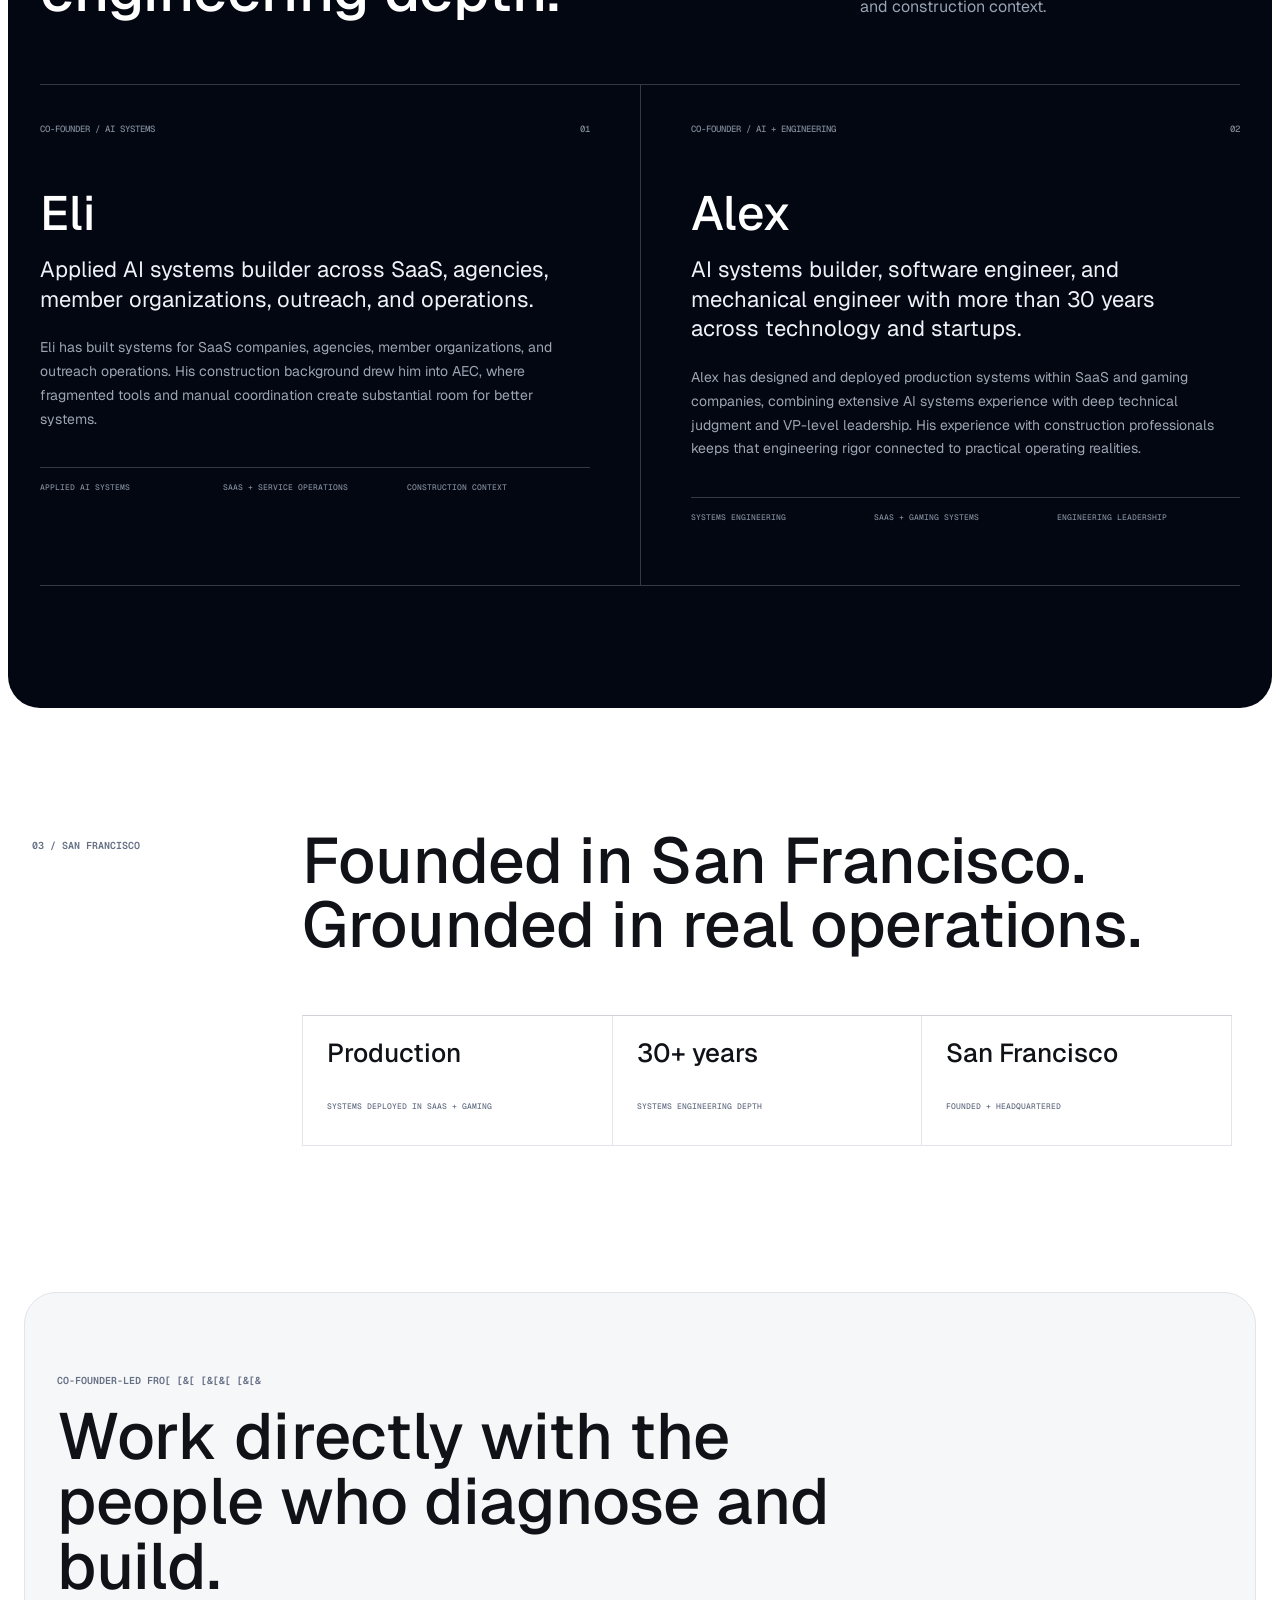
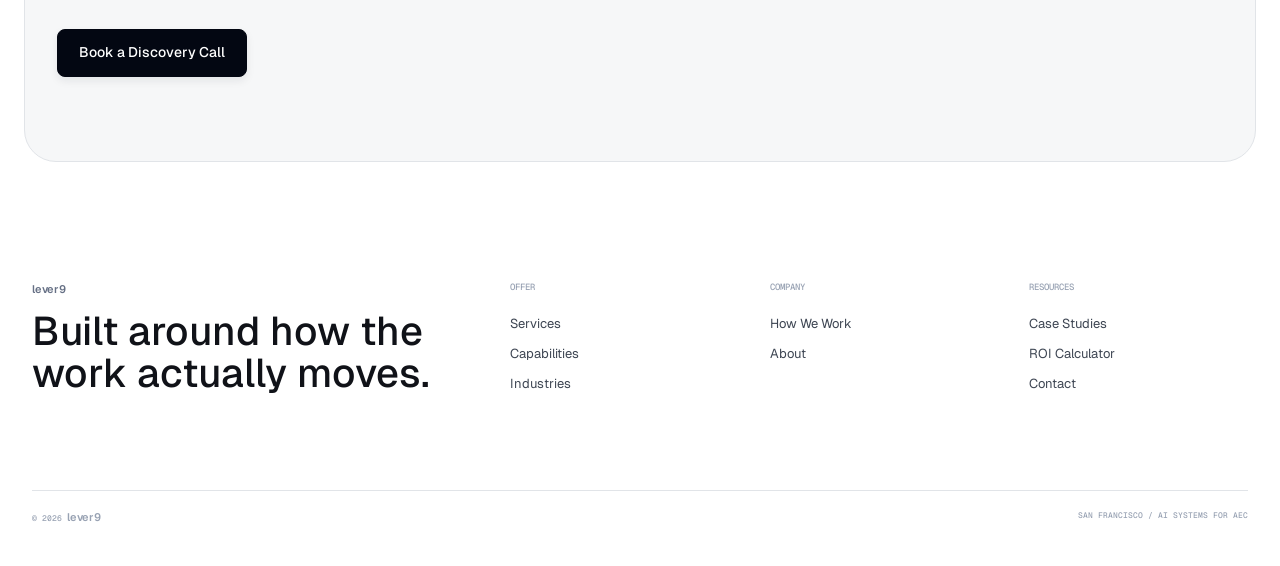
==== commit 4aa0e382: "Deploy staging from website 5052a24" ====
--- a/about.html
+++ b/about.html
@@ -14,9 +14,9 @@
     <link rel="alternate icon" href="public/favicon-16.png" sizes="16x16" type="image/png" />
     <link rel="alternate icon" href="public/favicon-32.png" sizes="32x32" type="image/png" />
     <link rel="apple-touch-icon" href="public/favicon-180.png" />
-    <link rel="stylesheet" href="site.css?v=lever9-mobile-20260822-3" />
+    <link rel="stylesheet" href="site.css?v=lever9-cases-20261105-1" />
     <link rel="stylesheet" href="staging.css" />
-    <script src="site.js?v=lever9-mobile-20260822-4" defer></script>
+    <script src="site.js?v=lever9-cases-20261105-1" defer></script>
     <script src="staging.js" defer></script>
   </head>
   <body class="about-page">
--- a/site.css
+++ b/site.css
@@ -158,7 +158,7 @@
 .nav-inner {
   position: relative;
   display: grid;
-  grid-template-columns: minmax(250px, 1fr) auto minmax(250px, 1fr);
+  grid-template-columns: minmax(180px, 1fr) auto minmax(180px, 1fr);
   align-items: center;
   max-width: var(--max);
   height: 100%;
@@ -213,7 +213,7 @@
 
 .site-nav {
   display: flex;
-  gap: 34px;
+  gap: 24px;
   align-items: center;
 }
 
@@ -286,6 +286,7 @@
   z-index: 90;
   inset: var(--nav-h) 0 0;
   display: none;
+  overflow-y: auto;
   padding: 25px 24px 100px;
   background: rgba(255, 255, 255, 0.98);
   transform: translateY(-110%);
